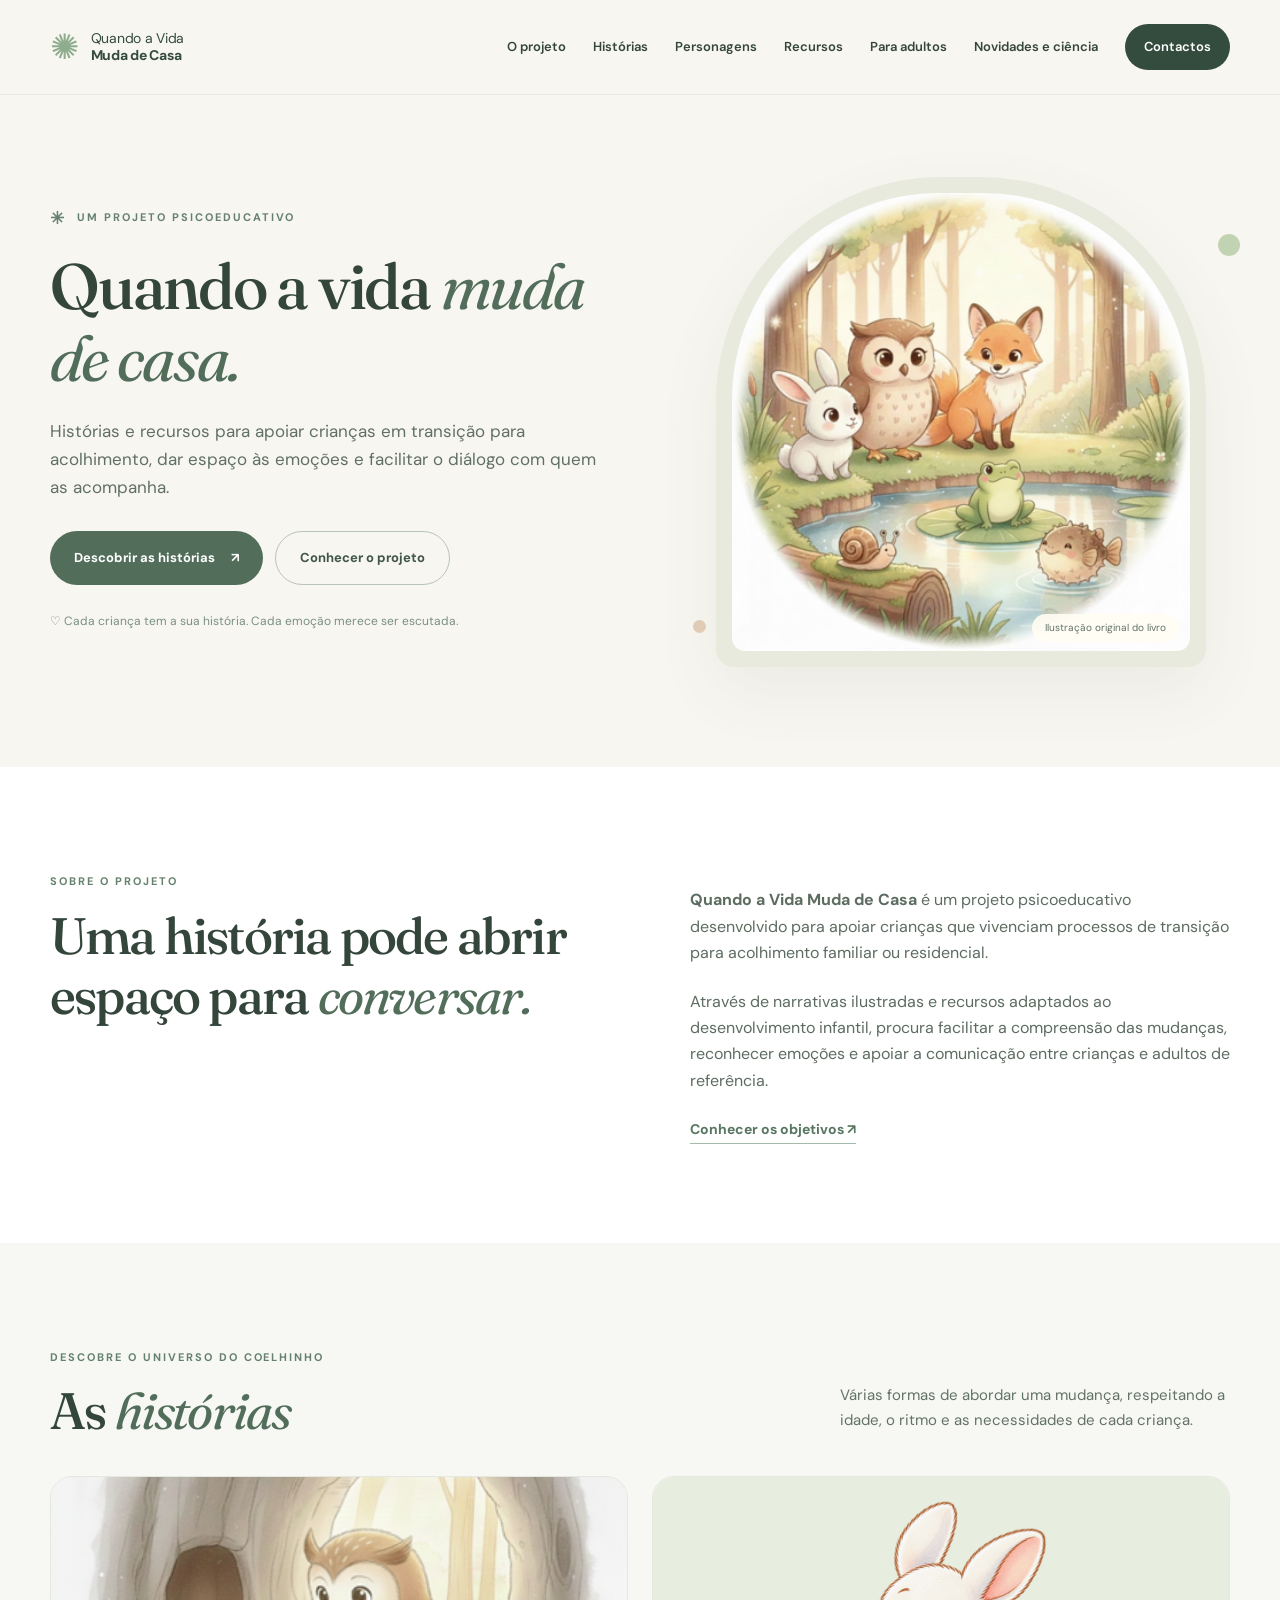
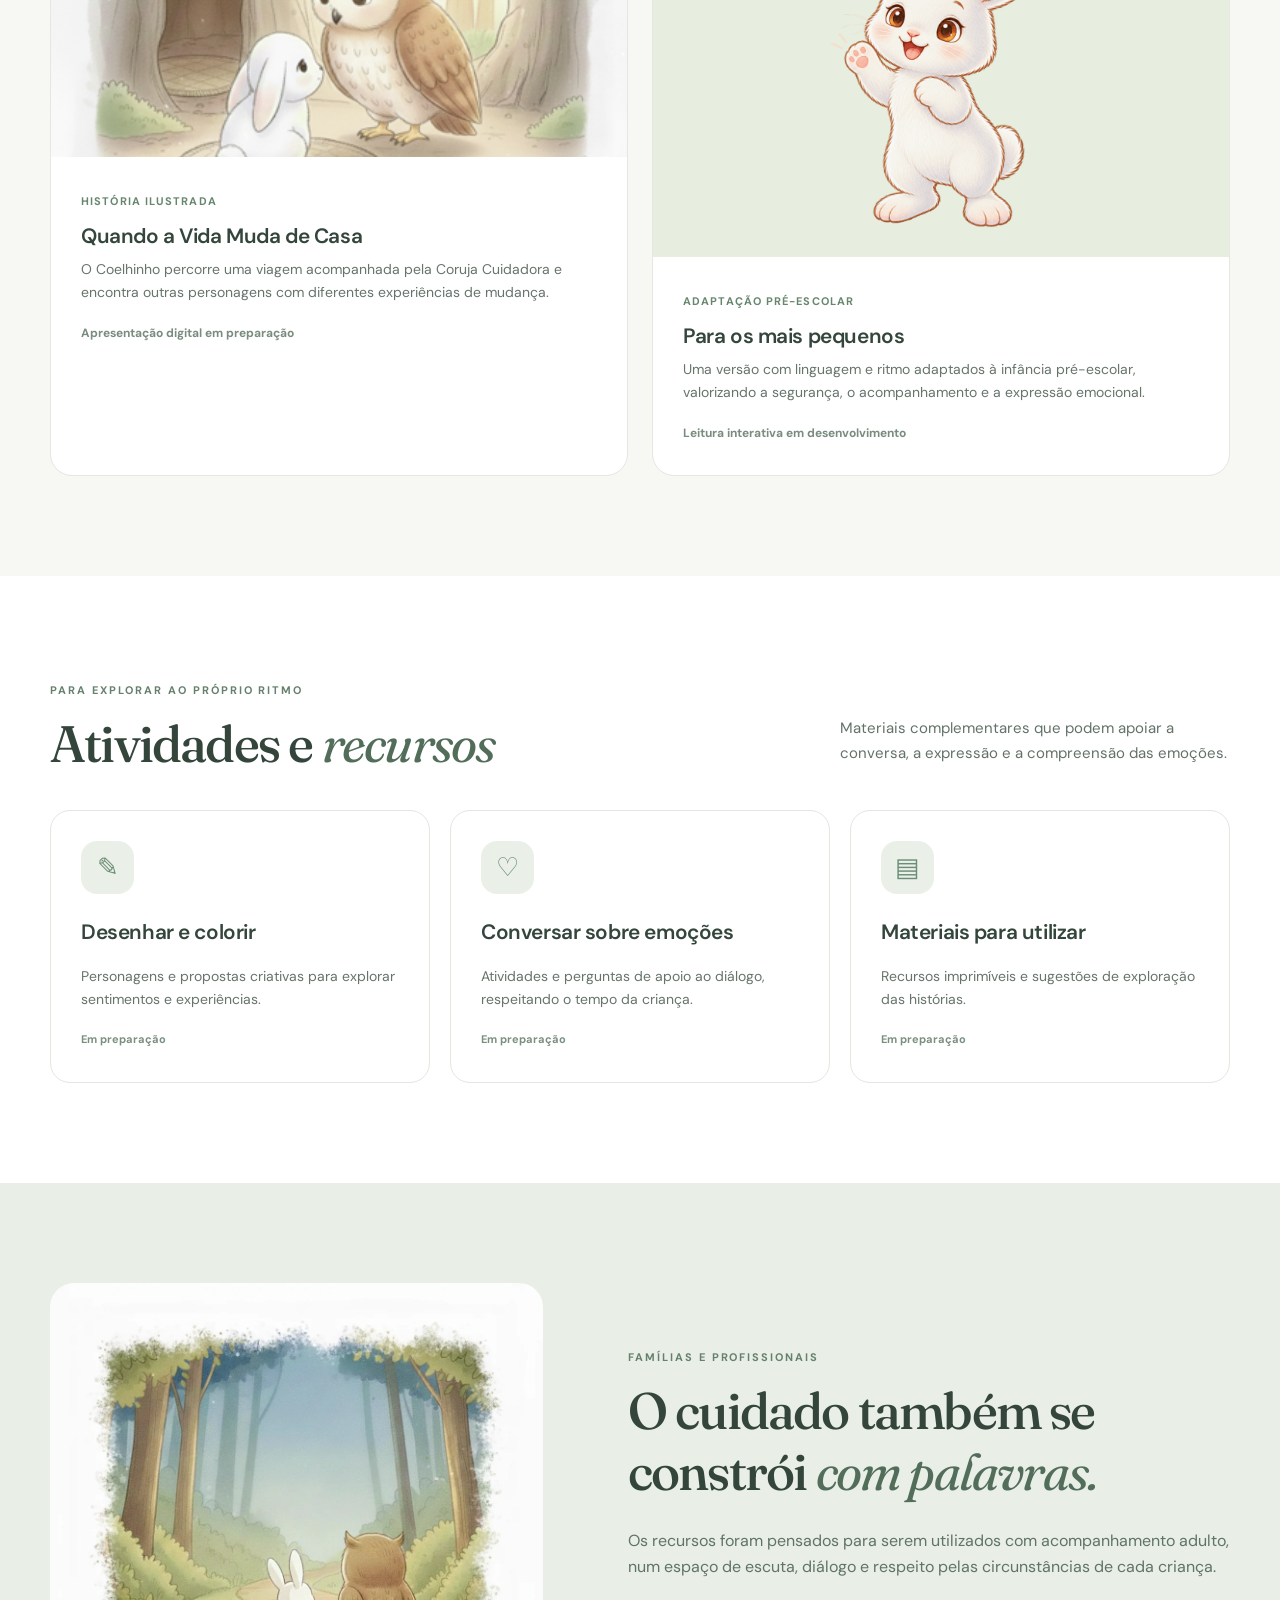
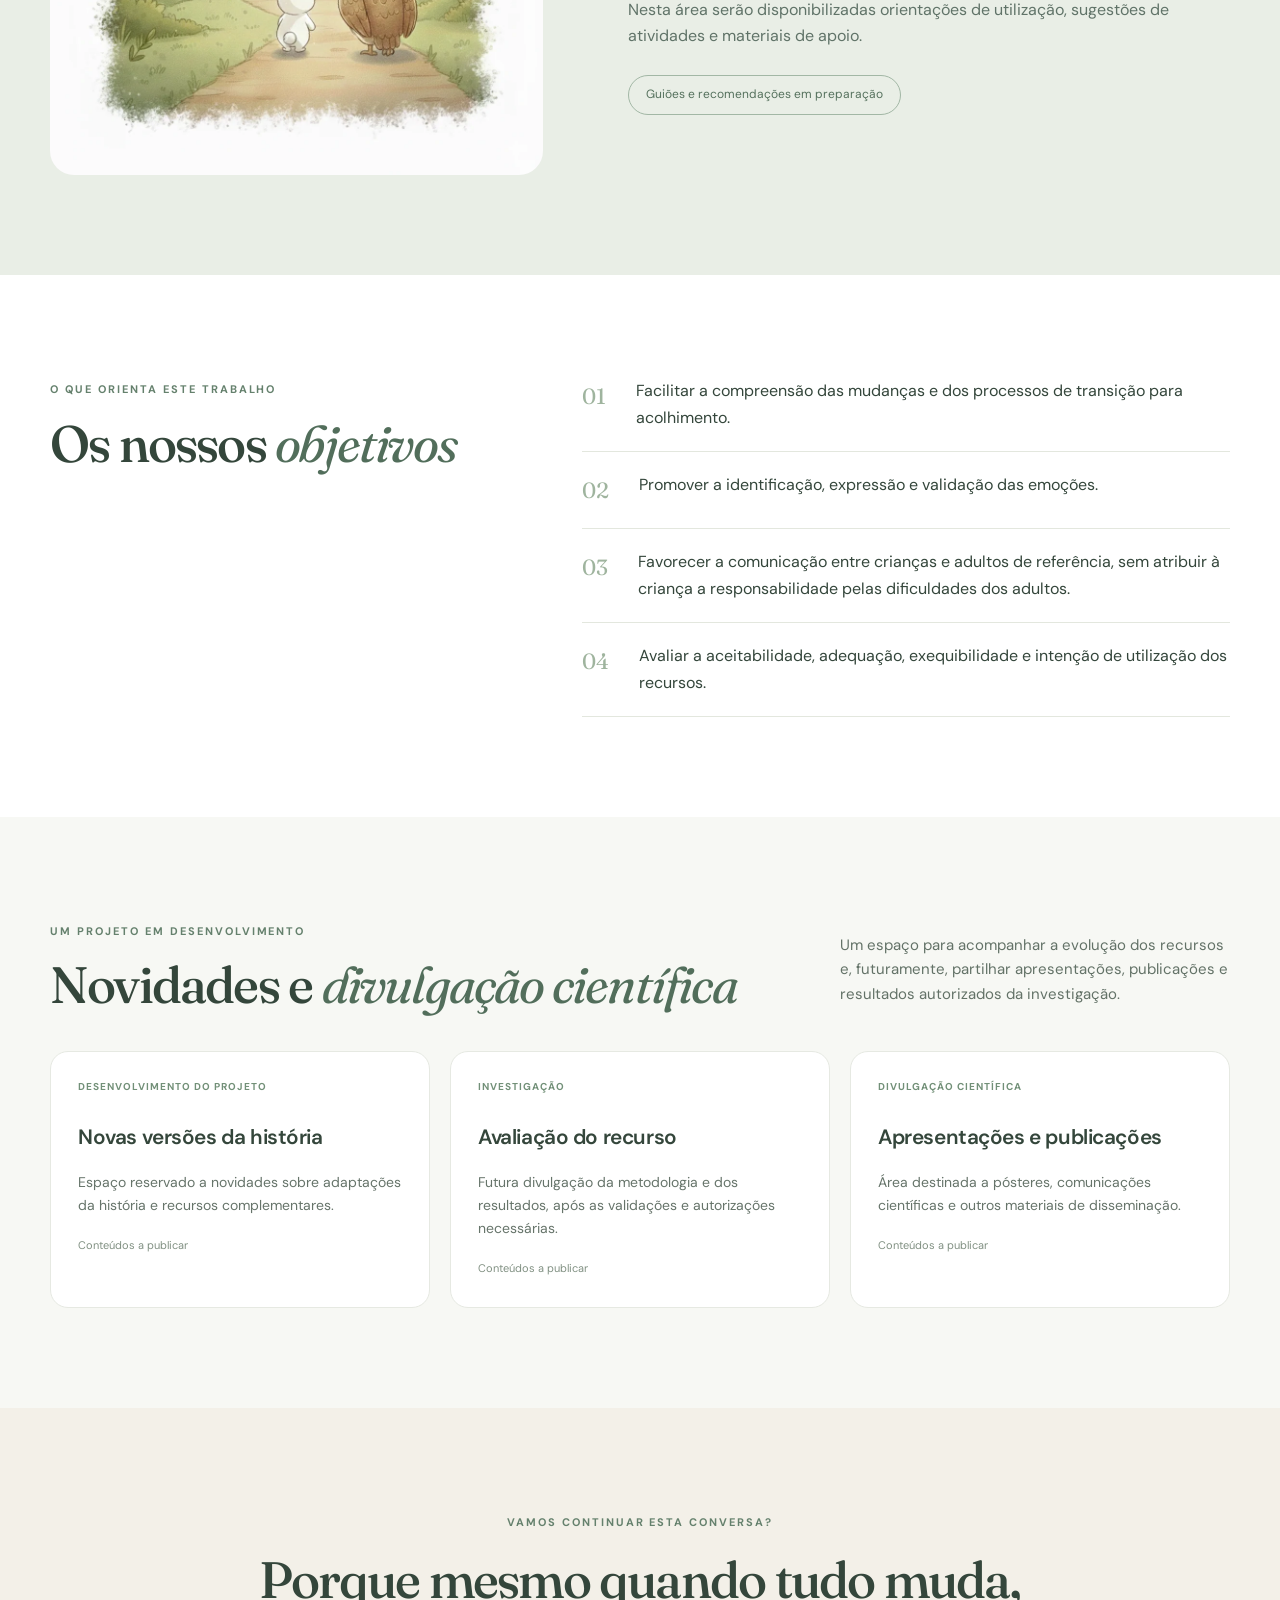
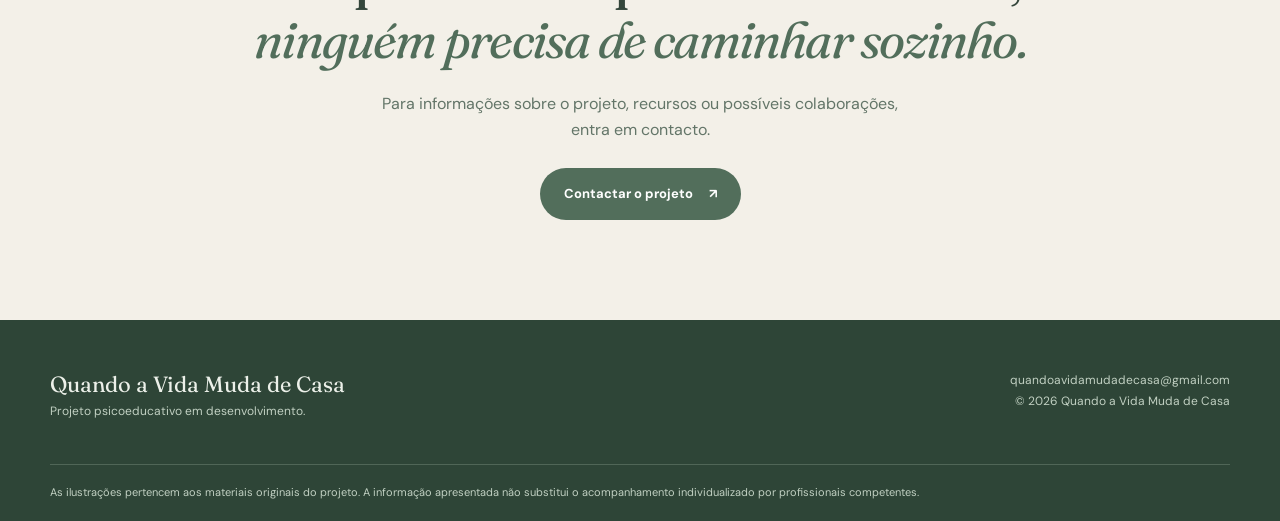
==== index.html @ ee321ca4 "Update hero title in index.html" ====
<!doctype html>
<html lang="pt-PT">
<head>
  <meta charset="utf-8">
  <meta name="viewport" content="width=device-width, initial-scale=1">
  <meta name="description" content="Quando a Vida Muda de Casa — histórias e recursos psicoeducativos para apoiar crianças em transição para acolhimento.">
  <meta name="theme-color" content="#f8f6f0">
  <title>Quando a Vida Muda de Casa | Projeto Psicoeducativo</title>
  <link rel="preconnect" href="https://fonts.googleapis.com">
  <link rel="preconnect" href="https://fonts.gstatic.com" crossorigin>
  <link href="https://fonts.googleapis.com/css2?family=DM+Sans:wght@400;500;600;700&family=Fraunces:opsz,wght@9..144,400;9..144,500;9..144,600&display=swap" rel="stylesheet">
  <link rel="stylesheet" href="style.css">
  <script defer src="script.js"></script>
</head>
<body>
<a class="skip" href="#conteudo">Saltar para o conteúdo</a>
<header class="site-header" id="topo">
  <div class="container header-inner">
    <a class="brand" href="#topo" aria-label="Quando a Vida Muda de Casa — início"><span class="brand-mark" aria-hidden="true">✺</span><span>Quando a Vida<br><strong>Muda de Casa</strong></span></a>
    <button class="menu-toggle" type="button" aria-expanded="false" aria-controls="main-nav"><span aria-hidden="true">☰</span> Menu</button>
    <nav class="main-nav" id="main-nav" aria-label="Navegação principal">
  <a href="#projeto">O projeto</a>
  <a href="#historias">Histórias</a>
  <a href="personagens.html">Personagens</a>
  <a href="#recursos">Recursos</a>
  <a href="#adultos">Para adultos</a>
  <a href="#novidades">Novidades e ciência</a>
  <a class="nav-contact" href="#contactos">Contactos</a>
</nav>
  </div>
</header>
<main id="conteudo">
  <section class="hero" aria-labelledby="hero-title">
    <div class="container hero-grid">
      <div class="hero-copy">
        <span class="eyebrow"><span class="tiny-star">✳</span> Um projeto psicoeducativo</span>
        <h1 id="hero-title">Quando a vida <em>muda de casa.</em></h1>
        <p>Histórias e recursos para apoiar crianças em transição para acolhimento, dar espaço às emoções e facilitar o diálogo com quem as acompanha.</p>
        <div class="actions"><a class="btn btn-primary" href="#historias">Descobrir as histórias <span aria-hidden="true">↗</span></a><a class="btn btn-secondary" href="#projeto">Conhecer o projeto</a></div>
        <p class="hero-note"><span aria-hidden="true">♡</span> Cada criança tem a sua história. Cada emoção merece ser escutada.</p>
      </div>
      <div class="hero-visual"><div class="hero-image-wrap"><img src="Imagem-primcipal.png..png" alt="Ilustração original da Coruja Cuidadora a acolher o pequeno Coelhinho na floresta" fetchpriority="high"><span class="image-note">Ilustração original do livro</span></div><span class="shape-dot dot-a" aria-hidden="true"></span><span class="shape-dot dot-b" aria-hidden="true"></span></div>
    </div>
  </section>
  <section class="intro section" id="projeto" aria-labelledby="projeto-title">
    <div class="container intro-grid"><div><span class="eyebrow">Sobre o projeto</span><h2 id="projeto-title">Uma história pode abrir espaço para <em>conversar.</em></h2></div><div class="intro-text"><p><strong>Quando a Vida Muda de Casa</strong> é um projeto psicoeducativo desenvolvido para apoiar crianças que vivenciam processos de transição para acolhimento familiar ou residencial.</p><p>Através de narrativas ilustradas e recursos adaptados ao desenvolvimento infantil, procura facilitar a compreensão das mudanças, reconhecer emoções e apoiar a comunicação entre crianças e adultos de referência.</p><a href="#objetivos" class="text-link">Conhecer os objetivos <span aria-hidden="true">↗</span></a></div></div>
  </section>
  <section class="stories section section-muted" id="historias" aria-labelledby="historias-title"><div class="container"><div class="section-head"><div><span class="eyebrow">Descobre o universo do Coelhinho</span><h2 id="historias-title">As <em>histórias</em></h2></div><p>Várias formas de abordar uma mudança, respeitando a idade, o ritmo e as necessidades de cada criança.</p></div><div class="cards cards-two"><article class="story-card"><div class="story-visual"><img src="historia-original.png.png" alt="Capa ilustrada com as personagens do livro, incluindo Coelhinho, Coruja e outros animais" loading="lazy"></div><div class="story-info"><span class="tag">História ilustrada</span><h3>Quando a Vida Muda de Casa</h3><p>O Coelhinho percorre uma viagem acompanhada pela Coruja Cuidadora e encontra outras personagens com diferentes experiências de mudança.</p><span class="status">Apresentação digital em preparação</span></div></article><article class="story-card"><div class="story-visual"><img src="coelhinho-pre-escolar.png..PNG"
     alt="Coelhinho sorridente da versão pré-escolar"
     loading="lazy"></div><div class="story-info"><span class="tag">Adaptação pré-escolar</span><h3>Para os mais pequenos</h3><p>Uma versão com linguagem e ritmo adaptados à infância pré-escolar, valorizando a segurança, o acompanhamento e a expressão emocional.</p><span class="status">Leitura interativa em desenvolvimento</span></div></article></div></div></section>
  <section class="resources section" id="recursos" aria-labelledby="recursos-title"><div class="container"><div class="section-head"><div><span class="eyebrow">Para explorar ao próprio ritmo</span><h2 id="recursos-title">Atividades e <em>recursos</em></h2></div><p>Materiais complementares que podem apoiar a conversa, a expressão e a compreensão das emoções.</p></div><div class="resource-grid"><article class="resource-card"><span class="resource-icon" aria-hidden="true">✎</span><h3>Desenhar e colorir</h3><p>Personagens e propostas criativas para explorar sentimentos e experiências.</p><small>Em preparação</small></article><article class="resource-card"><span class="resource-icon" aria-hidden="true">♡</span><h3>Conversar sobre emoções</h3><p>Atividades e perguntas de apoio ao diálogo, respeitando o tempo da criança.</p><small>Em preparação</small></article><article class="resource-card"><span class="resource-icon" aria-hidden="true">▤</span><h3>Materiais para utilizar</h3><p>Recursos imprimíveis e sugestões de exploração das histórias.</p><small>Em preparação</small></article></div></div></section>
  <section class="adult-band section" id="adultos"><div class="container adult-grid"><div class="adult-img"><img src="caminho.webp" alt="O pequeno Coelhinho e a Coruja seguem juntos por um caminho na floresta" loading="lazy"></div><div class="adult-copy"><span class="eyebrow">Famílias e profissionais</span><h2>O cuidado também se constrói <em>com palavras.</em></h2><p>Os recursos foram pensados para serem utilizados com acompanhamento adulto, num espaço de escuta, diálogo e respeito pelas circunstâncias de cada criança.</p><p>Nesta área serão disponibilizadas orientações de utilização, sugestões de atividades e materiais de apoio.</p><span class="soft-pill">Guiões e recomendações em preparação</span></div></div></section>
  <section class="objectives section" id="objetivos"><div class="container objectives-grid"><div><span class="eyebrow">O que orienta este trabalho</span><h2>Os nossos <em>objetivos</em></h2></div><div class="objectives-list"><div><span>01</span><p>Facilitar a compreensão das mudanças e dos processos de transição para acolhimento.</p></div><div><span>02</span><p>Promover a identificação, expressão e validação das emoções.</p></div><div><span>03</span><p>Favorecer a comunicação entre crianças e adultos de referência, sem atribuir à criança a responsabilidade pelas dificuldades dos adultos.</p></div><div><span>04</span><p>Avaliar a aceitabilidade, adequação, exequibilidade e intenção de utilização dos recursos.</p></div></div></div></section>
  <section class="news section section-muted" id="novidades"><div class="container"><div class="section-head"><div><span class="eyebrow">Um projeto em desenvolvimento</span><h2>Novidades e <em>divulgação científica</em></h2></div><p>Um espaço para acompanhar a evolução dos recursos e, futuramente, partilhar apresentações, publicações e resultados autorizados da investigação.</p></div><div class="news-grid"><article class="news-card"><div class="news-type">Desenvolvimento do projeto</div><h3>Novas versões da história</h3><p>Espaço reservado a novidades sobre adaptações da história e recursos complementares.</p><span>Conteúdos a publicar</span></article><article class="news-card"><div class="news-type">Investigação</div><h3>Avaliação do recurso</h3><p>Futura divulgação da metodologia e dos resultados, após as validações e autorizações necessárias.</p><span>Conteúdos a publicar</span></article><article class="news-card"><div class="news-type">Divulgação científica</div><h3>Apresentações e publicações</h3><p>Área destinada a pósteres, comunicações científicas e outros materiais de disseminação.</p><span>Conteúdos a publicar</span></article></div></div></section>
  <section class="closing section" id="contactos"><div class="container closing-inner"><span class="eyebrow">Vamos continuar esta conversa?</span><h2>Porque mesmo quando tudo muda, <em>ninguém precisa de caminhar sozinho.</em></h2><p>Para informações sobre o projeto, recursos ou possíveis colaborações, entra em contacto.</p><a href="mailto:quandoavidamudadecasa@gmail.com?subject=Contacto%20-%20Quando%20a%20Vida%20Muda%20de%20Casa" class="btn btn-primary">Contactar o projeto <span aria-hidden="true">↗</span></a></div></section>
</main>
<footer class="site-footer"><div class="container footer-inner"><div><span class="footer-name">Quando a Vida Muda de Casa</span><p>Projeto psicoeducativo em desenvolvimento.</p></div><div><a href="mailto:quandoavidamudadecasa@gmail.com">quandoavidamudadecasa@gmail.com</a><p>© <span id="year">2026</span> Quando a Vida Muda de Casa</p></div></div><p class="container credits">As ilustrações pertencem aos materiais originais do projeto. A informação apresentada não substitui o acompanhamento individualizado por profissionais competentes.</p></footer>
</body>
</html>
---- style.css ----
:root{--cream:#f8f6f0;--warm:#f0eee5;--sage:#a8b9a4;--sage-deep:#526e5b;--green:#344c3d;--text:#34463b;--muted:#65746a;--line:#e3e7de;--white:#fff;--sand:#e1d1be;--radius:20px}*{box-sizing:border-box}html{scroll-behavior:smooth}body{margin:0;background:#fff;color:var(--text);font-family:'DM Sans',Arial,sans-serif;font-size:16px;line-height:1.65}img{display:block;width:100%;height:auto}a{color:inherit;text-decoration:none}button{font:inherit}h1,h2,h3,p{margin-top:0}h1,h2,h3{line-height:1.18}h1,h2{font-family:'Fraunces',Georgia,serif;font-weight:500;letter-spacing:-.035em}h1{font-size:clamp(2.9rem,5vw,5.1rem);line-height:1.12;margin:18px 0 24px}h2{font-size:clamp(2.3rem,4vw,3.7rem);margin:12px 0 26px}h1 em,h2 em{font-weight:400;color:var(--sage-deep)}h3{font-size:1.3rem;font-weight:600;letter-spacing:-.02em}.container{width:min(1180px,calc(100% - 52px));margin:auto}.section{padding:100px 0}.section-muted{background:#f7f8f4}.skip{position:absolute;left:12px;top:-60px;background:#fff;padding:10px;z-index:100}.skip:focus{top:8px}.site-header{background:var(--cream);position:relative;z-index:3;border-bottom:1px solid #e9eadf}.header-inner{height:94px;display:flex;align-items:center;justify-content:space-between;gap:30px}.brand{display:flex;align-items:center;gap:12px;font-size:14px;line-height:1.25;letter-spacing:-.02em;color:var(--green)}.brand strong{font-weight:700}.brand-mark{font-size:35px;color:#8eac8e;line-height:1}.main-nav{display:flex;align-items:center;gap:27px;font-size:13px;font-weight:600}.main-nav a:hover,.text-link:hover{color:#668c70}.nav-contact{background:var(--green);color:#fff!important;padding:12px 19px;border-radius:99px}.menu-toggle{display:none;border:1px solid #c7d1c5;background:transparent;border-radius:9px;padding:8px 12px;color:var(--green)}.hero{background:var(--cream);padding:72px 0 88px;overflow:hidden}.hero-grid{display:grid;grid-template-columns:1.07fr .93fr;align-items:center;gap:65px}.eyebrow{text-transform:uppercase;letter-spacing:.18em;color:#65816d;font-size:11px;font-weight:700}.tiny-star{font-size:17px;vertical-align:middle;margin-right:6px}.hero-copy>p{font-size:17px;max-width:550px;color:#607067}.actions{display:flex;gap:12px;flex-wrap:wrap;margin:30px 0 27px}.btn{display:inline-flex;align-items:center;justify-content:center;gap:16px;border-radius:100px;font-size:13px;font-weight:700;padding:15px 24px;transition:transform .2s,background .2s}.btn:hover{transform:translateY(-2px)}.btn-primary{background:var(--sage-deep);color:white}.btn-primary:hover{background:#3d5d48}.btn-secondary{border:1px solid #b7c5b7;color:#415647}.hero-copy .hero-note{font-size:12px;color:#799080}.hero-visual{position:relative;padding:10px 24px 12px 4px}.hero-image-wrap{position:relative;background:#e8eadd;border-radius:46% 46% 18px 18px;padding:16px;box-shadow:0 24px 65px #40584612}.hero-image-wrap img{border-radius:45% 45% 13px 13px;aspect-ratio:1;object-fit:cover}.image-note{position:absolute;bottom:25px;right:27px;background:#fffdf3e8;border-radius:100px;color:#617264;font-size:10px;padding:6px 13px}.shape-dot{position:absolute;width:22px;height:22px;background:#c2d3b4;border-radius:50%}.dot-a{top:13%;right:-10px}.dot-b{bottom:9%;left:-19px;width:13px;height:13px;background:#e2cbb6}.intro-grid{display:grid;grid-template-columns:1fr 1fr;gap:100px;align-items:start}.intro-text{padding-top:20px;color:#5d6c61}.intro-text p{margin-bottom:22px}.text-link{color:#587661;font-weight:700;font-size:14px;border-bottom:1px solid #a4baaa;padding-bottom:5px}.section-head{display:flex;justify-content:space-between;align-items:end;gap:65px;margin-bottom:35px}.section-head h2{margin-bottom:0}.section-head>p{max-width:390px;color:#637267;font-size:15px;margin:0 0 9px}.cards{display:grid;gap:24px}.cards-two{grid-template-columns:1fr 1fr}.story-card{background:#fff;border:1px solid #e4e8e0;border-radius:22px;overflow:hidden}.story-visual{height:280px;background:#e7eddf;display:flex;justify-content:center;align-items:center;overflow:hidden}.story-visual img{height:100%;object-fit:cover;object-position:center 45%}.story-info{padding:30px}.tag{font-size:11px;letter-spacing:.1em;text-transform:uppercase;color:#66876e;font-weight:700}.story-info h3{margin:10px 0}.story-info p,.resource-card p,.news-card p{color:#66746a;font-size:14px}.status{font-size:12px;font-weight:700;color:#798c7e}.resource-grid,.news-grid{display:grid;grid-template-columns:repeat(3,1fr);gap:20px}.resource-card{padding:30px;border:1px solid var(--line);border-radius:20px;background:#fff;min-height:250px}.resource-icon{display:flex;align-items:center;justify-content:center;width:53px;height:53px;border-radius:16px;background:#eaf0e7;font-size:26px;color:#6d8e76;margin-bottom:26px}.resource-card small{font-size:11px;color:#7b8f80;font-weight:700}.adult-band{background:#e9eee6}.adult-grid{display:grid;grid-template-columns:.9fr 1.1fr;gap:85px;align-items:center}.adult-img img{border-radius:24px;aspect-ratio:1;object-fit:cover}.adult-copy p{color:#607368}.soft-pill{display:inline-block;border:1px solid #a2b7a5;border-radius:99px;font-size:12px;padding:9px 17px;color:#55715d;margin-top:10px}.objectives-grid{display:grid;grid-template-columns:.8fr 1.2fr;gap:100px}.objectives-list>div{display:flex;gap:30px;border-bottom:1px solid var(--line);padding:20px 0}.objectives-list>div:first-child{padding-top:3px}.objectives-list span{color:#9fb49e;font-family:'Fraunces',serif;font-size:22px}.objectives-list p{max-width:600px;margin:0}.news-card{background:#fff;padding:27px;border-radius:18px;min-height:250px;border:1px solid #e6e9e2}.news-type{color:#729078;font-weight:700;letter-spacing:.1em;text-transform:uppercase;font-size:10px;margin-bottom:30px}.news-card span{font-size:11px;color:#809082}.closing{text-align:center;background:#f3f0e8}.closing-inner{max-width:820px}.closing h2{margin:15px 0 20px}.closing p{color:#637568;max-width:550px;margin:0 auto 25px}.site-footer{padding:46px 0 20px;background:#2e4537;color:#ecf0e9}.footer-inner{display:flex;justify-content:space-between;gap:30px}.footer-inner>div:last-child{text-align:right}.footer-name{font-family:'Fraunces',serif;font-size:22px}.site-footer p,.site-footer a{font-size:12px;color:#c1d0c2}.credits{border-top:1px solid #506657;padding-top:18px;margin-top:30px;font-size:11px!important}a:focus-visible,button:focus-visible{outline:3px solid #9fc8a7;outline-offset:3px}@media(max-width:1000px){.main-nav{gap:14px;font-size:12px}.hero-grid{gap:30px}.intro-grid,.adult-grid,.objectives-grid{gap:45px}}@media(max-width:800px){.header-inner{height:75px}.menu-toggle{display:block}.main-nav{display:none;position:absolute;top:75px;left:0;right:0;background:var(--cream);padding:20px 26px 30px;flex-direction:column;align-items:start;gap:20px;box-shadow:0 15px 20px #344c3d10}.main-nav.open{display:flex}.hero{padding:45px 0 60px}.hero-grid,.intro-grid,.adult-grid,.objectives-grid{grid-template-columns:1fr;gap:30px}.hero-visual{max-width:520px;margin:0 auto}.section{padding:65px 0}.section-head{display:block}.section-head>p{margin-top:15px}.resource-grid,.news-grid{grid-template-columns:1fr}.cards-two{grid-template-columns:1fr}.adult-img{max-width:450px}.intro-text{padding-top:0}.footer-inner{display:block}.footer-inner>div:last-child{text-align:left;margin-top:20px}}@media(max-width:500px){.container{width:min(100% - 32px,1180px)}h1{font-size:2.65rem}h2{font-size:2.25rem}.hero-copy>p{font-size:15px}.hero-visual{padding:0 10px}.story-visual{height:245px}.story-info{padding:22px}.resource-card{min-height:0}.actions{align-items:stretch;flex-direction:column}.btn{width:100%}}
@media(prefers-reduced-motion:reduce){html{scroll-behavior:auto}*{transition:none!important}}
/* Imagem completa do Coelhinho pré-escolar */
.story-card:nth-child(2) .story-visual {
  height: 380px;
  padding: 20px;
  background: #e7eddf;
}

.story-card:nth-child(2) .story-visual img {
  width: 100%;
  height: 100%;
  object-fit: contain;
  object-position: center;
}
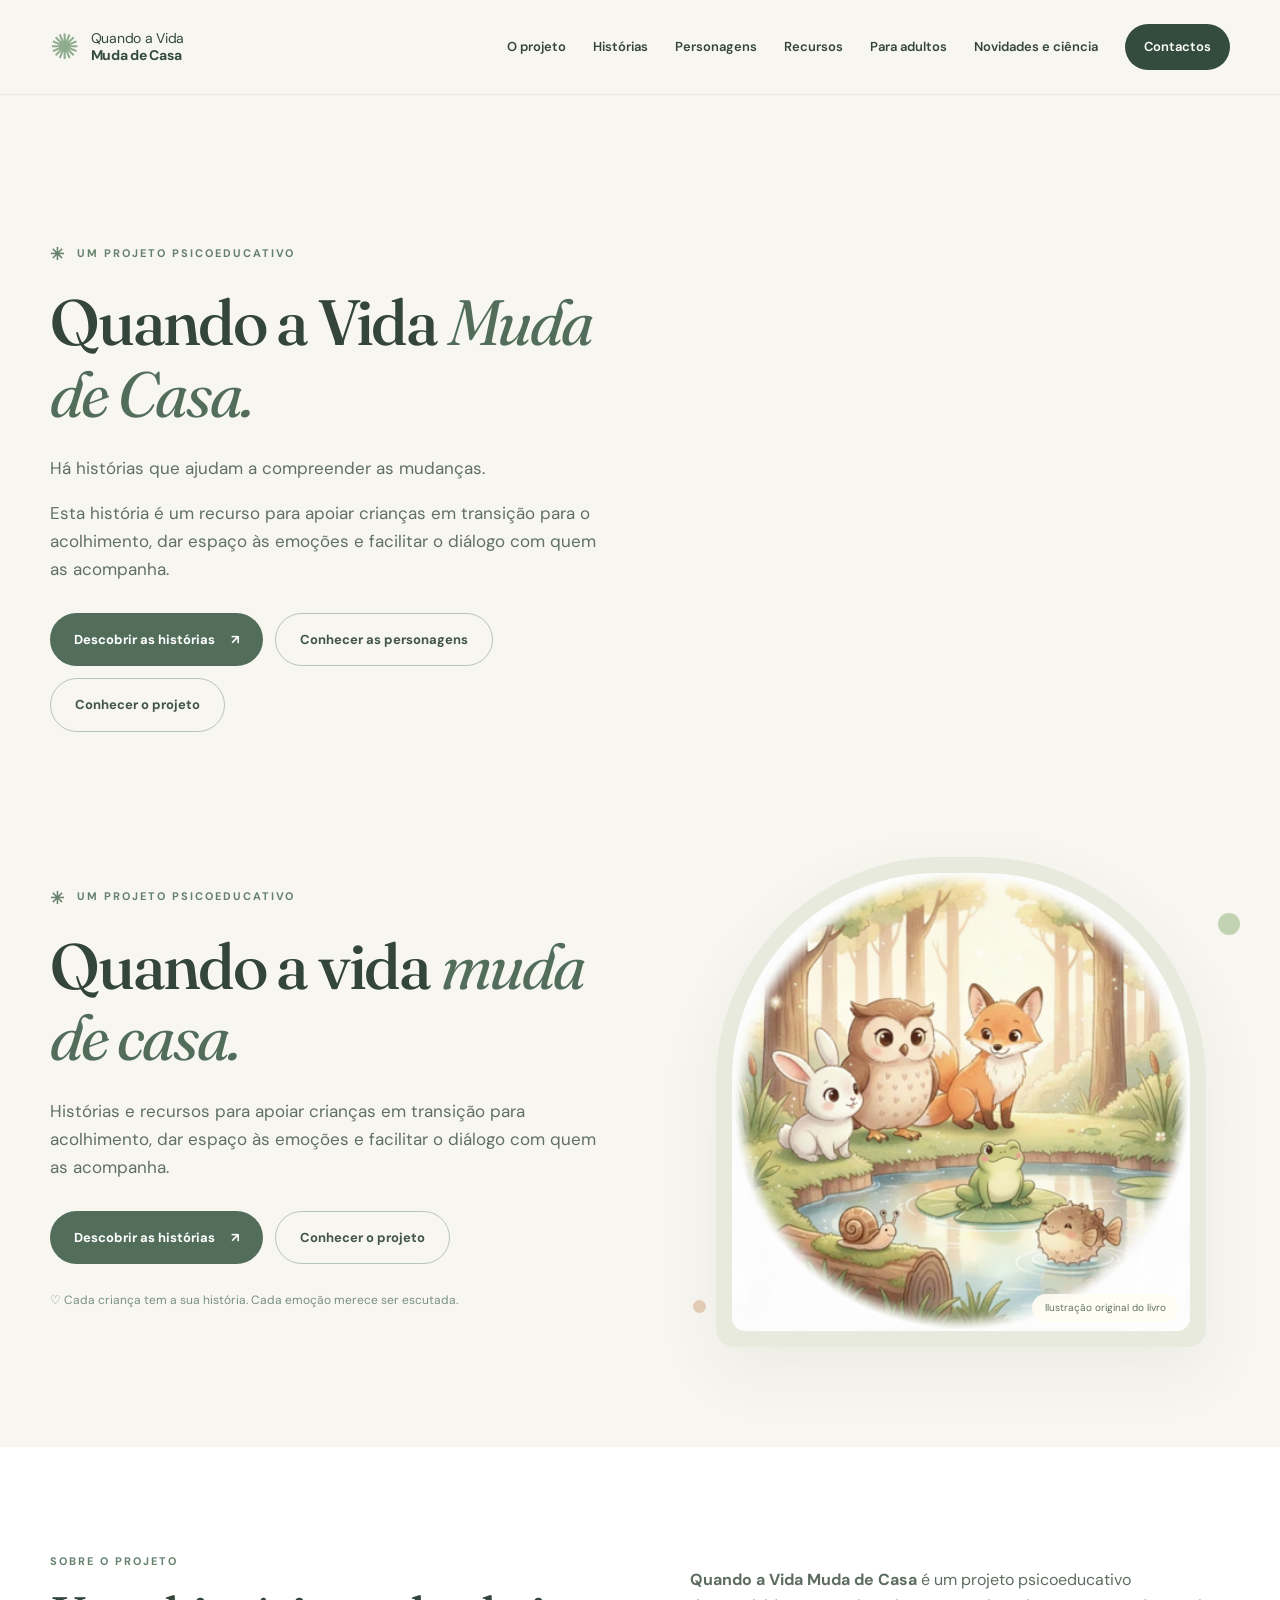
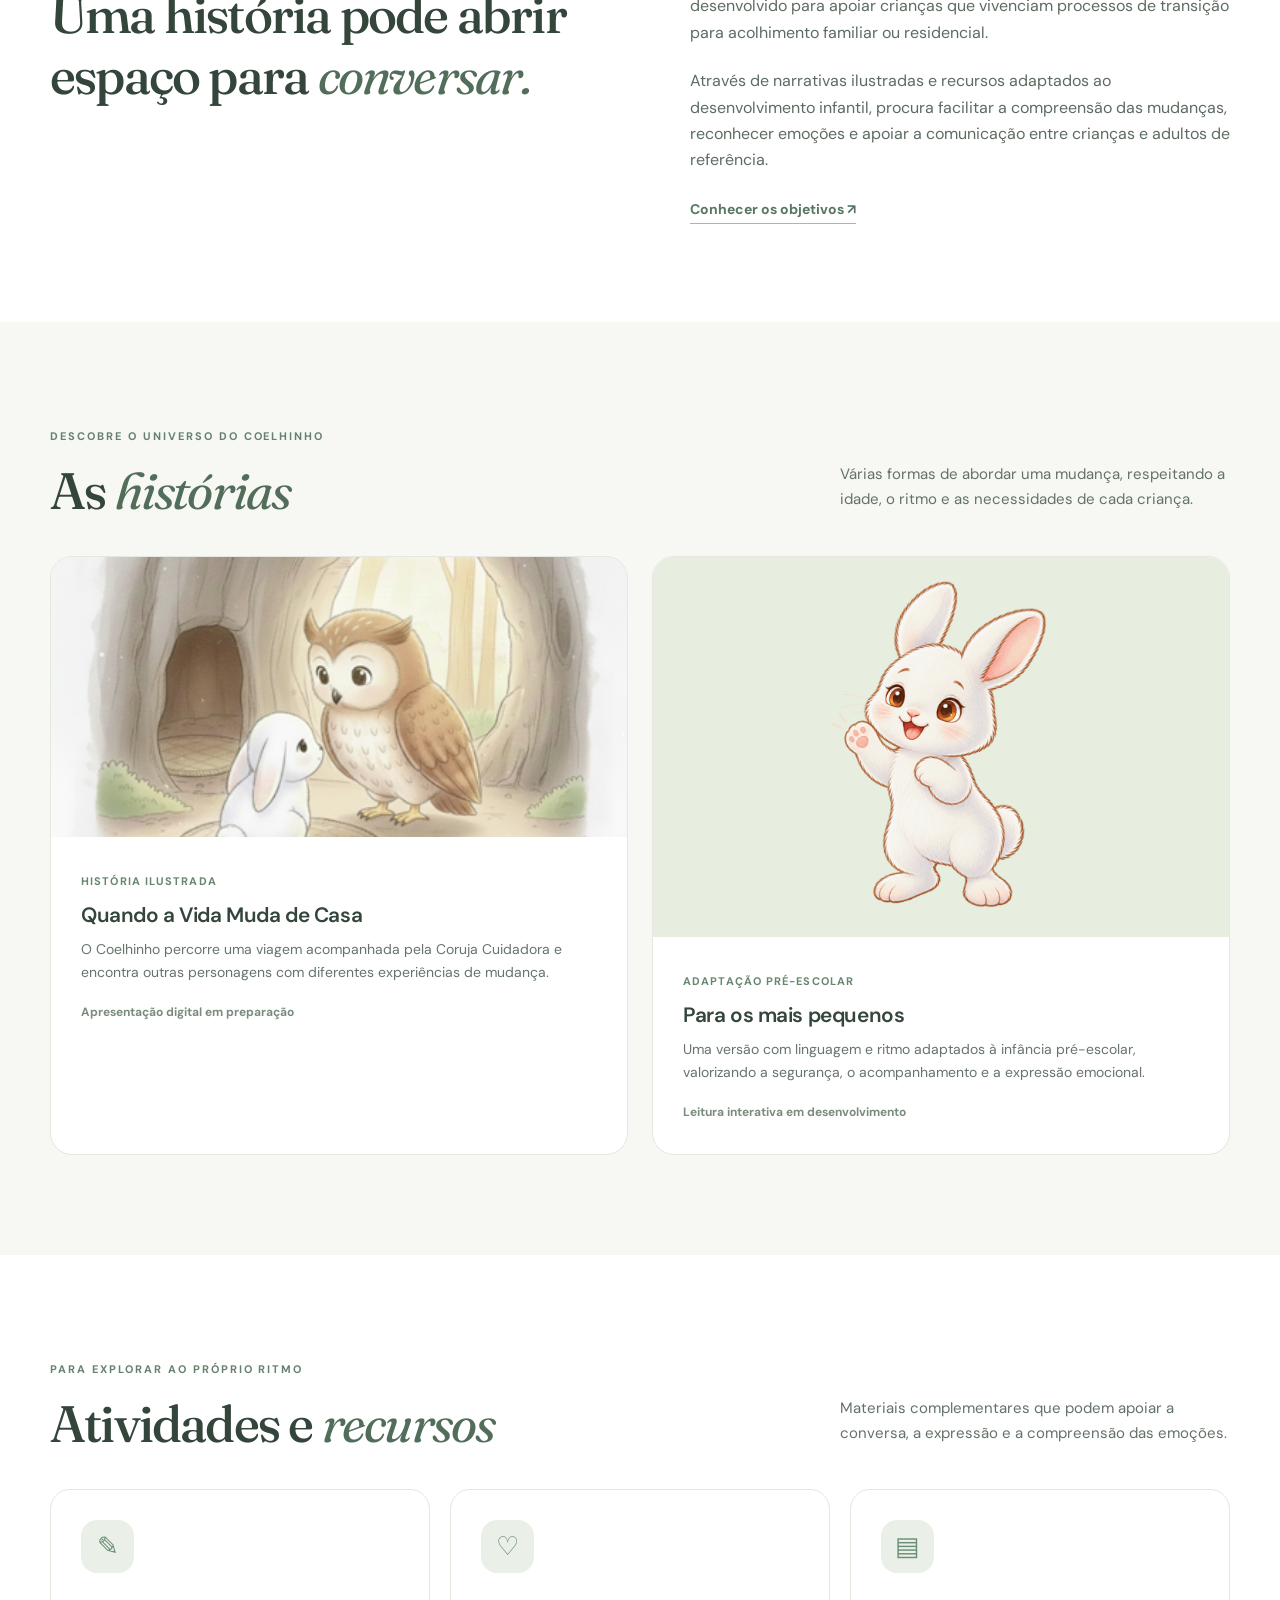
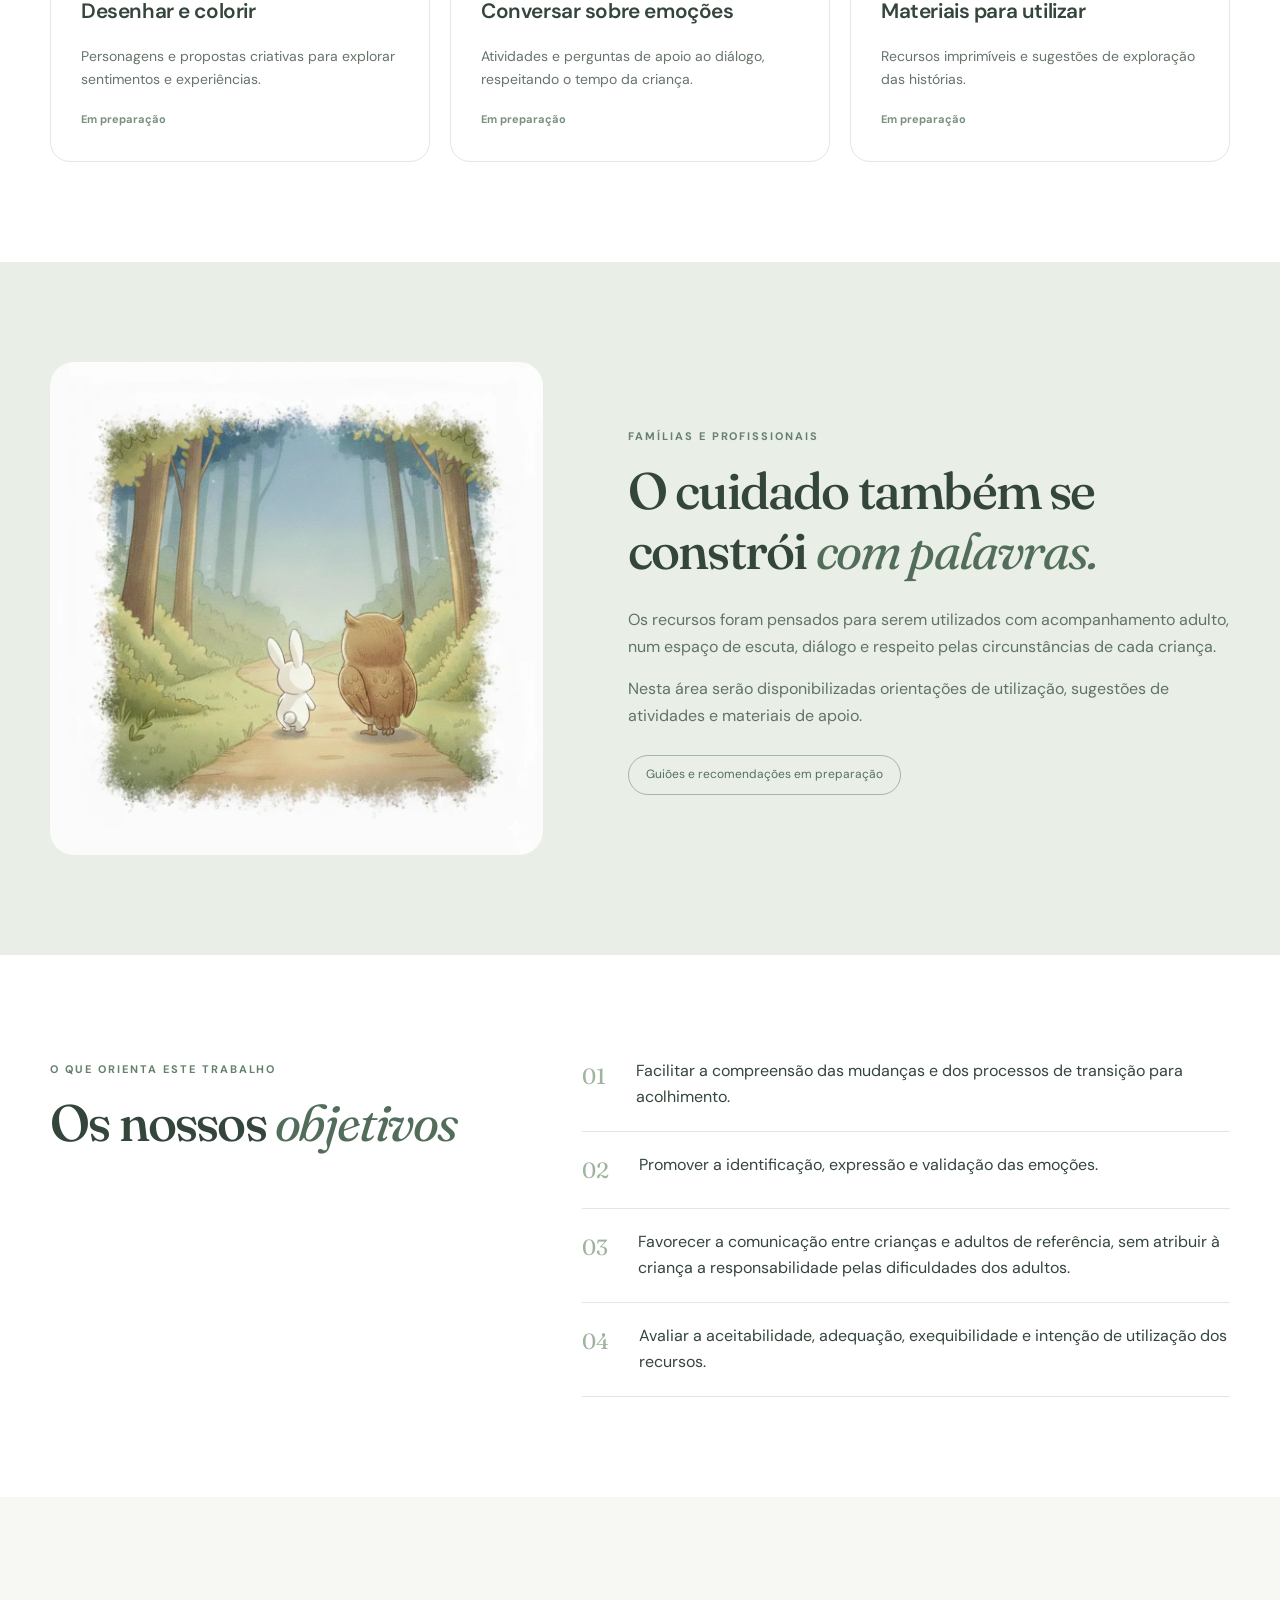
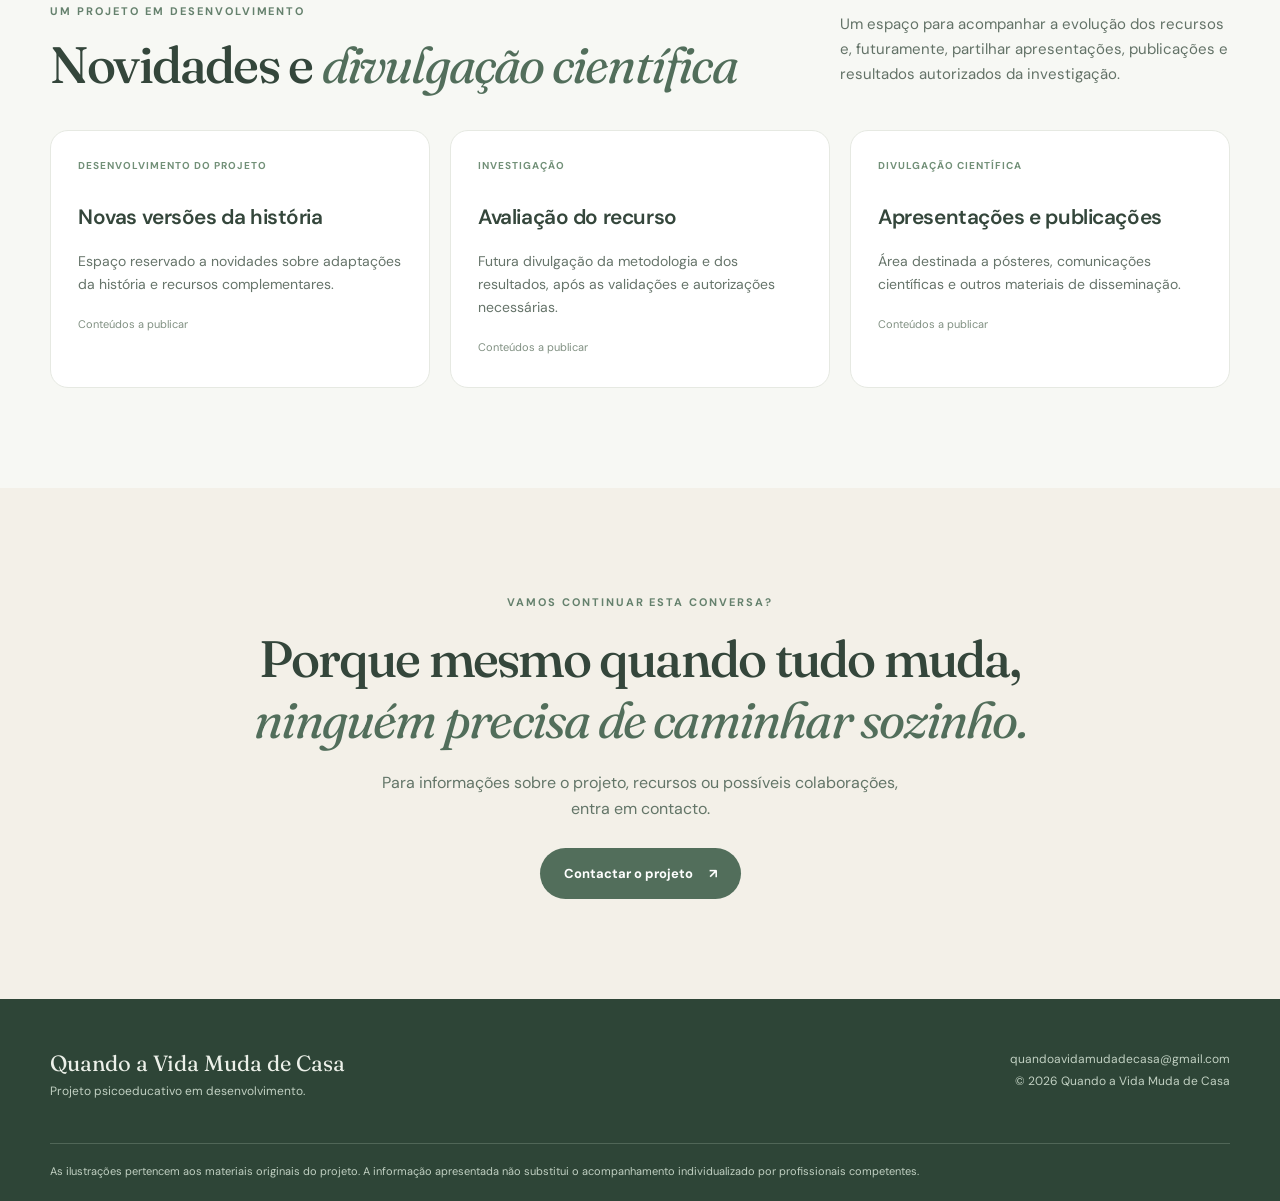
==== commit 08acfc77: "Update index.html" ====
--- a/index.html
+++ b/index.html
@@ -31,6 +31,21 @@
 </header>
 <main id="conteudo">
   <section class="hero" aria-labelledby="hero-title">
+ <section class="hero hero-lago" aria-labelledby="hero-title">
+  <div class="container hero-grid">
+    <div class="hero-copy">
+      <span class="eyebrow"><span class="tiny-star" aria-hidden="true">✳</span> Um projeto psicoeducativo</span>
+      <h1 id="hero-title">Quando a Vida <em>Muda de Casa.</em></h1>
+      <p class="hero-lead">Há histórias que ajudam a compreender as mudanças.</p>
+      <p class="hero-description">Esta história é um recurso para apoiar crianças em transição para o acolhimento, dar espaço às emoções e facilitar o diálogo com quem as acompanha.</p>
+      <div class="actions">
+        <a class="btn btn-primary" href="#historias">Descobrir as histórias <span aria-hidden="true">↗</span></a>
+        <a class="btn btn-secondary" href="personagens.html">Conhecer as personagens</a>
+        <a class="btn btn-secondary" href="#projeto">Conhecer o projeto</a>
+      </div>
+    </div>
+  </div>
+</section>  
     <div class="container hero-grid">
       <div class="hero-copy">
         <span class="eyebrow"><span class="tiny-star">✳</span> Um projeto psicoeducativo</span>
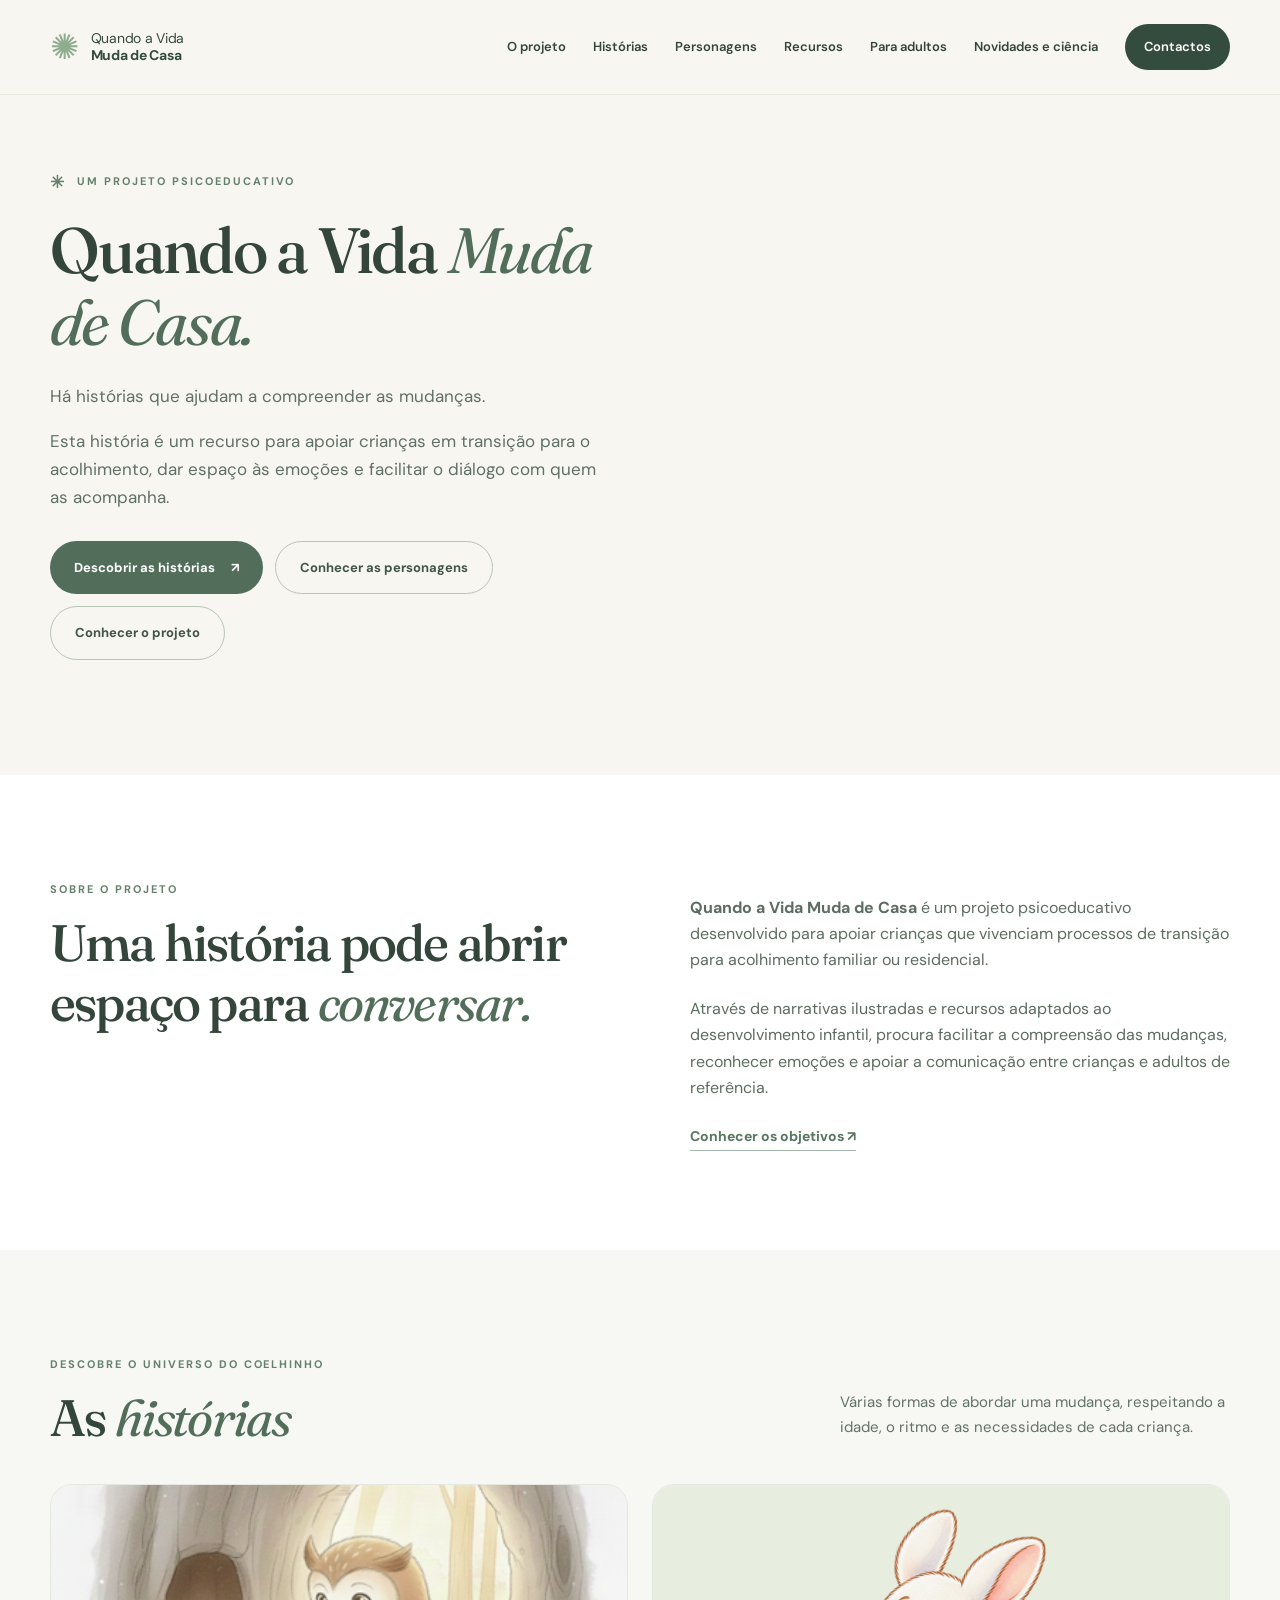
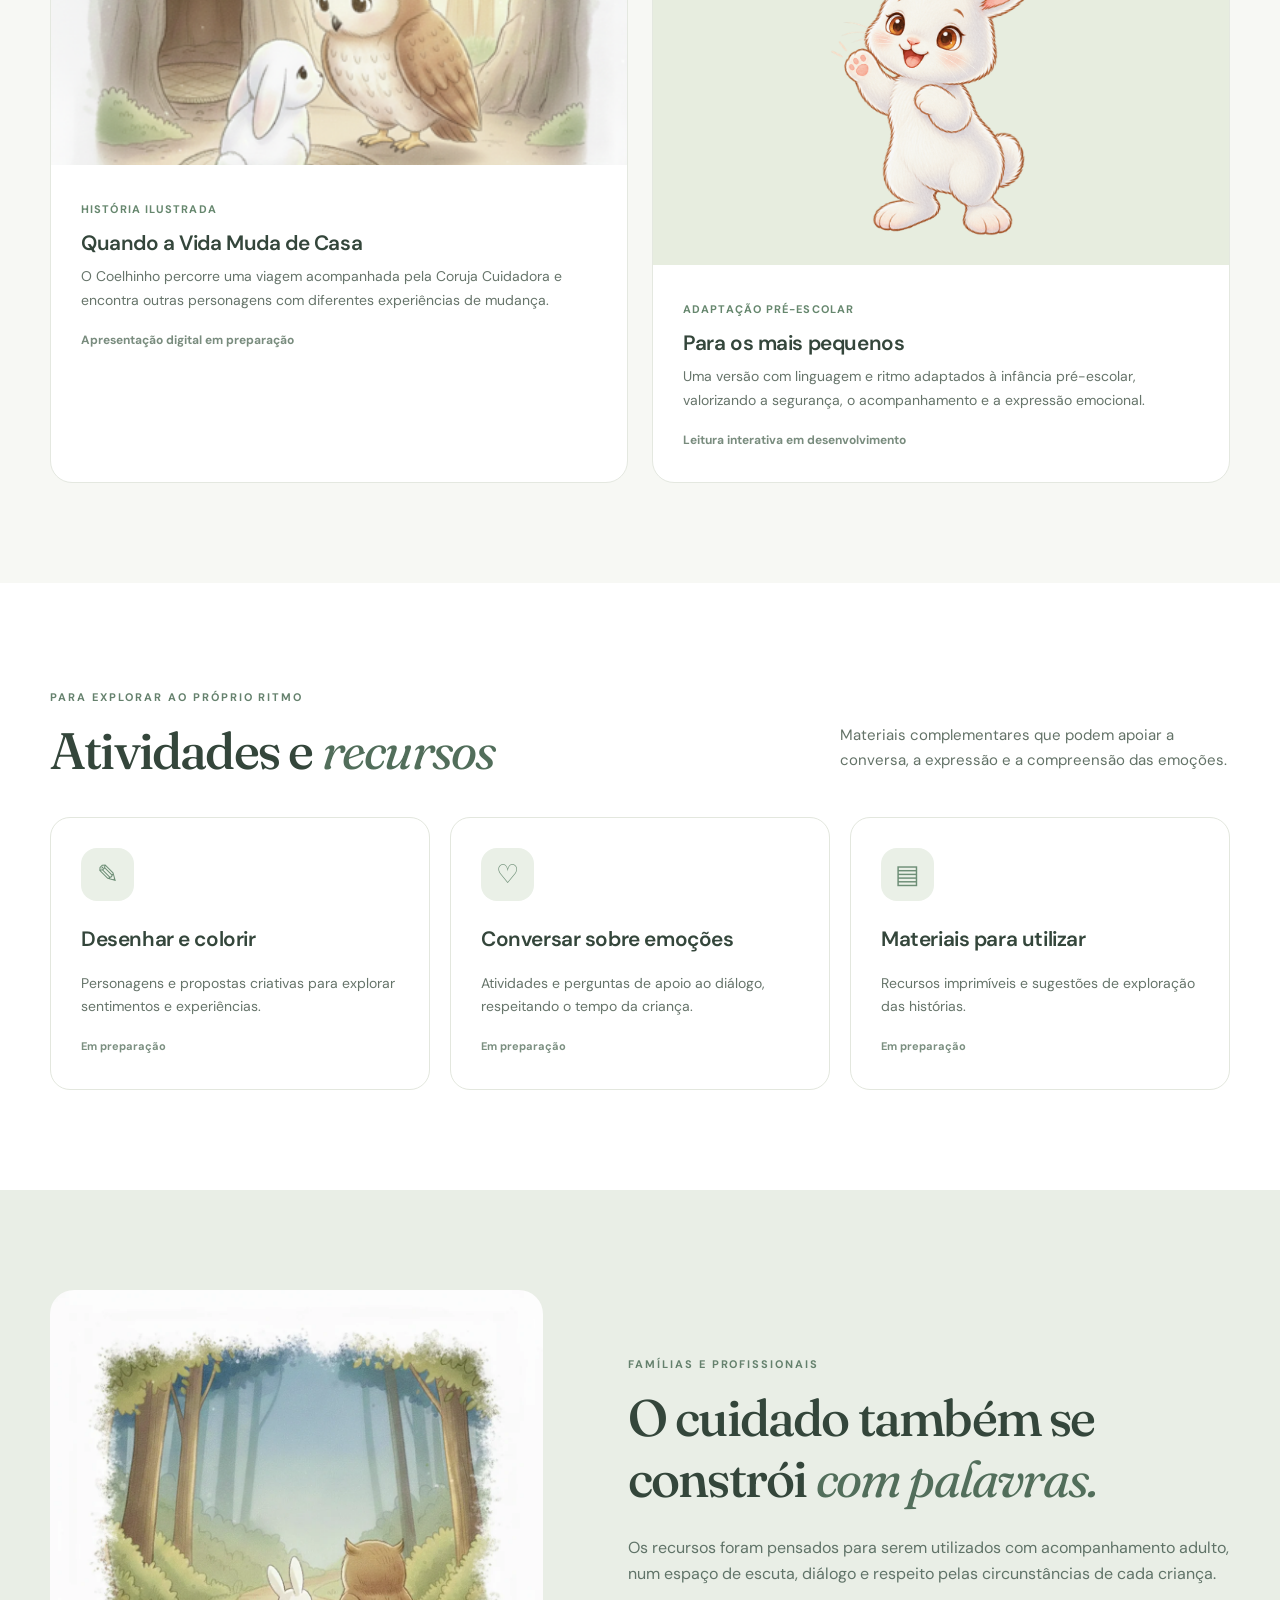
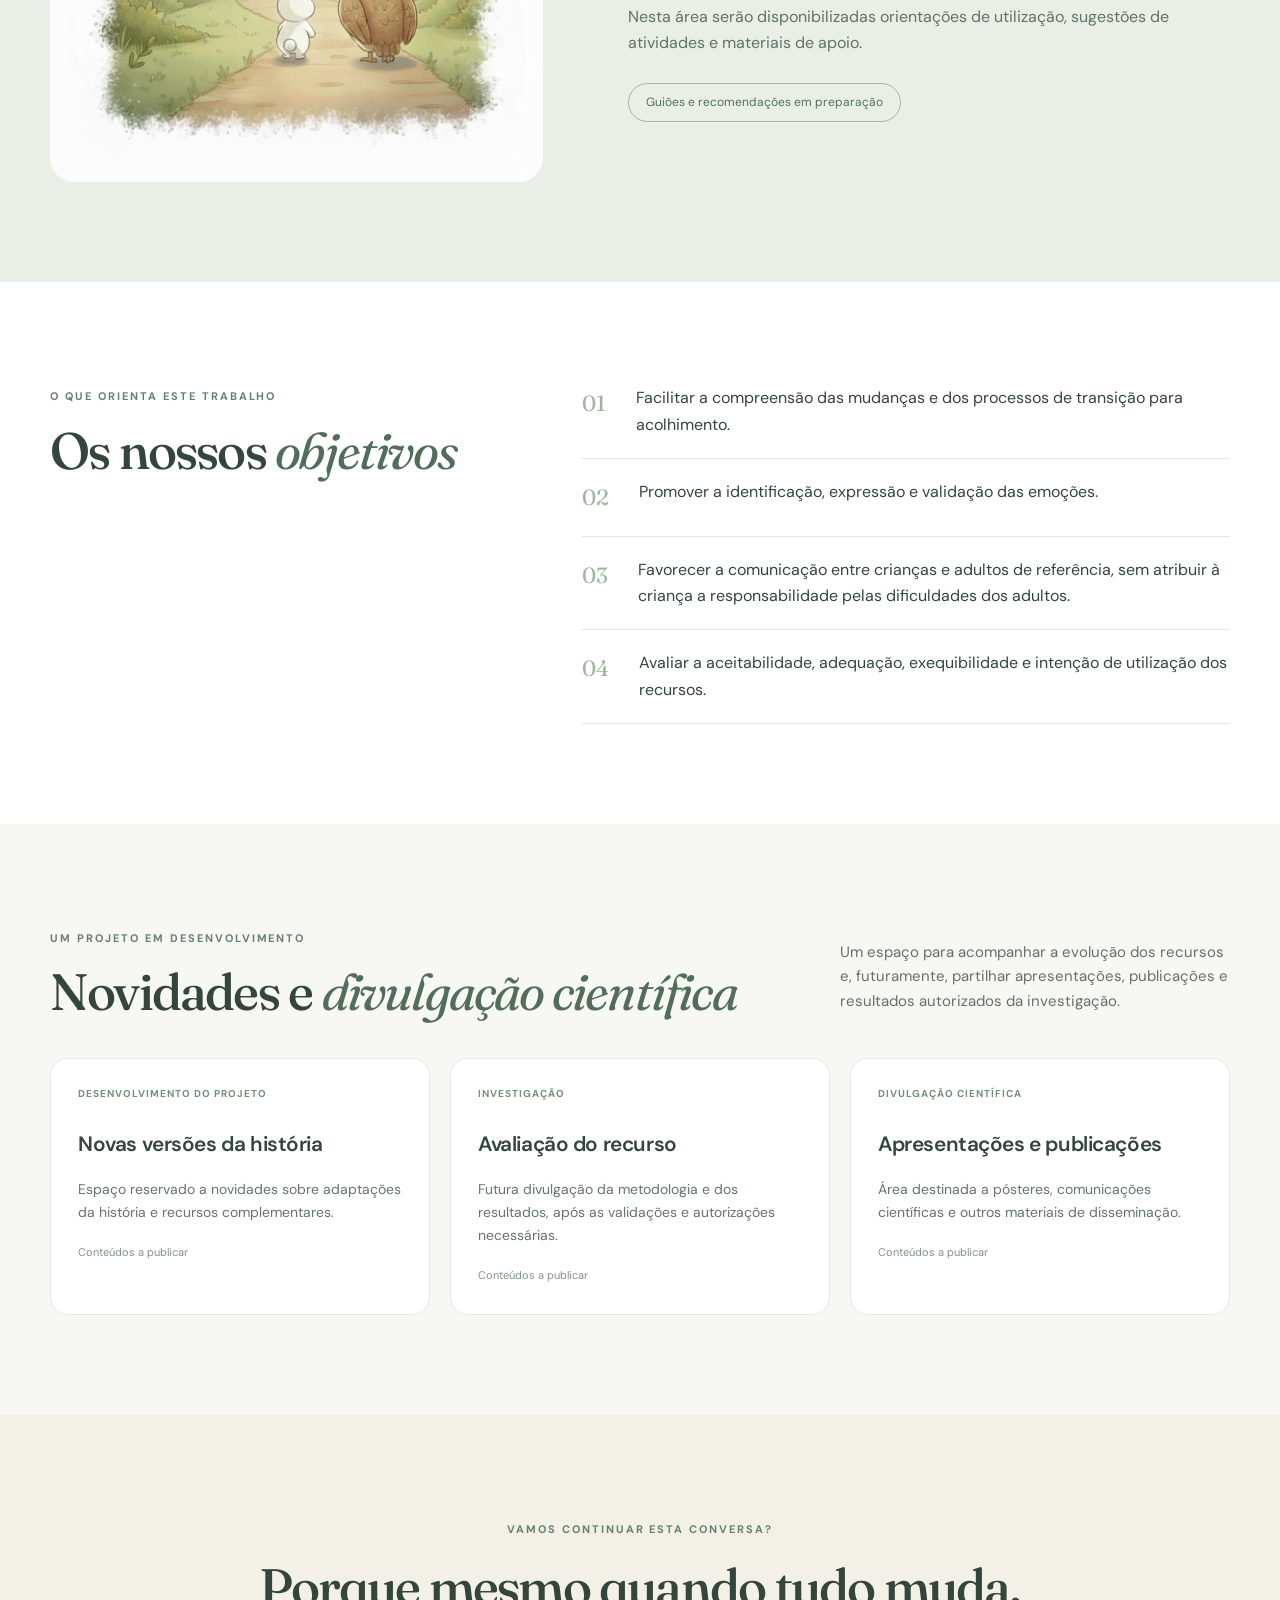
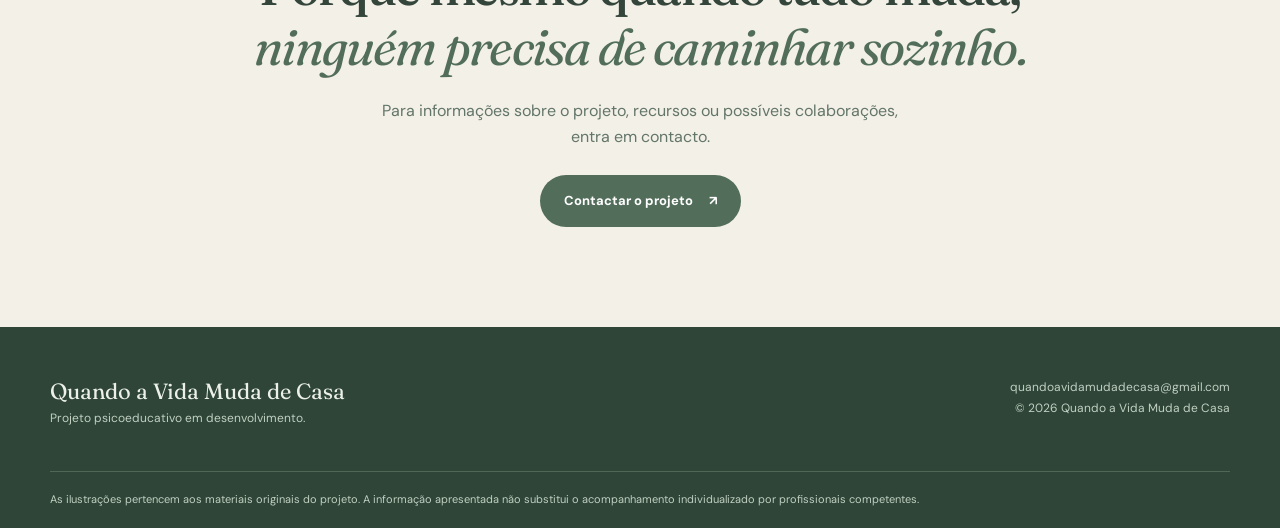
==== commit 79dbc112: "Refactor hero section in index.html Removed duplicate hero section and adjusted layout." ====
--- a/index.html
+++ b/index.html
@@ -30,7 +30,7 @@
   </div>
 </header>
 <main id="conteudo">
-  <section class="hero" aria-labelledby="hero-title">
+  
  <section class="hero hero-lago" aria-labelledby="hero-title">
   <div class="container hero-grid">
     <div class="hero-copy">
@@ -46,17 +46,7 @@
     </div>
   </div>
 </section>  
-    <div class="container hero-grid">
-      <div class="hero-copy">
-        <span class="eyebrow"><span class="tiny-star">✳</span> Um projeto psicoeducativo</span>
-        <h1 id="hero-title">Quando a vida <em>muda de casa.</em></h1>
-        <p>Histórias e recursos para apoiar crianças em transição para acolhimento, dar espaço às emoções e facilitar o diálogo com quem as acompanha.</p>
-        <div class="actions"><a class="btn btn-primary" href="#historias">Descobrir as histórias <span aria-hidden="true">↗</span></a><a class="btn btn-secondary" href="#projeto">Conhecer o projeto</a></div>
-        <p class="hero-note"><span aria-hidden="true">♡</span> Cada criança tem a sua história. Cada emoção merece ser escutada.</p>
-      </div>
-      <div class="hero-visual"><div class="hero-image-wrap"><img src="Imagem-primcipal.png..png" alt="Ilustração original da Coruja Cuidadora a acolher o pequeno Coelhinho na floresta" fetchpriority="high"><span class="image-note">Ilustração original do livro</span></div><span class="shape-dot dot-a" aria-hidden="true"></span><span class="shape-dot dot-b" aria-hidden="true"></span></div>
-    </div>
-  </section>
+    
   <section class="intro section" id="projeto" aria-labelledby="projeto-title">
     <div class="container intro-grid"><div><span class="eyebrow">Sobre o projeto</span><h2 id="projeto-title">Uma história pode abrir espaço para <em>conversar.</em></h2></div><div class="intro-text"><p><strong>Quando a Vida Muda de Casa</strong> é um projeto psicoeducativo desenvolvido para apoiar crianças que vivenciam processos de transição para acolhimento familiar ou residencial.</p><p>Através de narrativas ilustradas e recursos adaptados ao desenvolvimento infantil, procura facilitar a compreensão das mudanças, reconhecer emoções e apoiar a comunicação entre crianças e adultos de referência.</p><a href="#objetivos" class="text-link">Conhecer os objetivos <span aria-hidden="true">↗</span></a></div></div>
   </section>
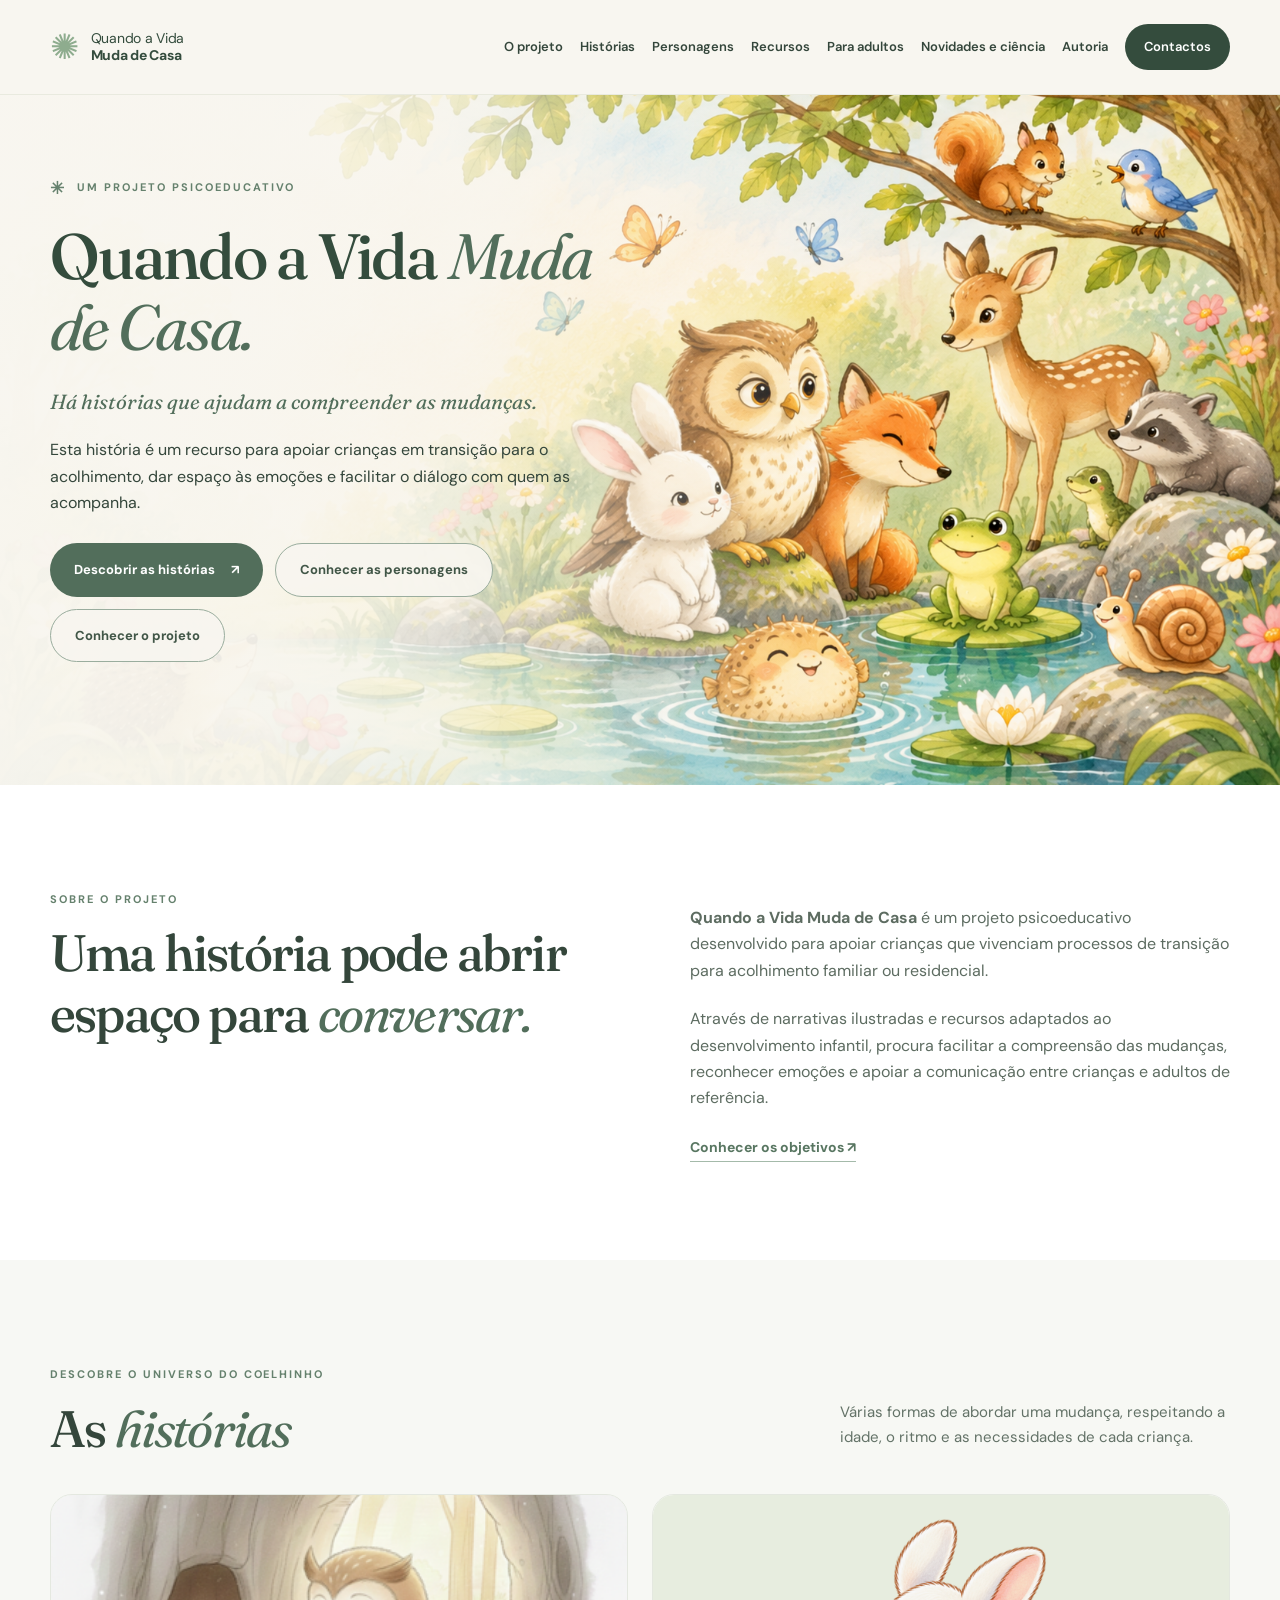
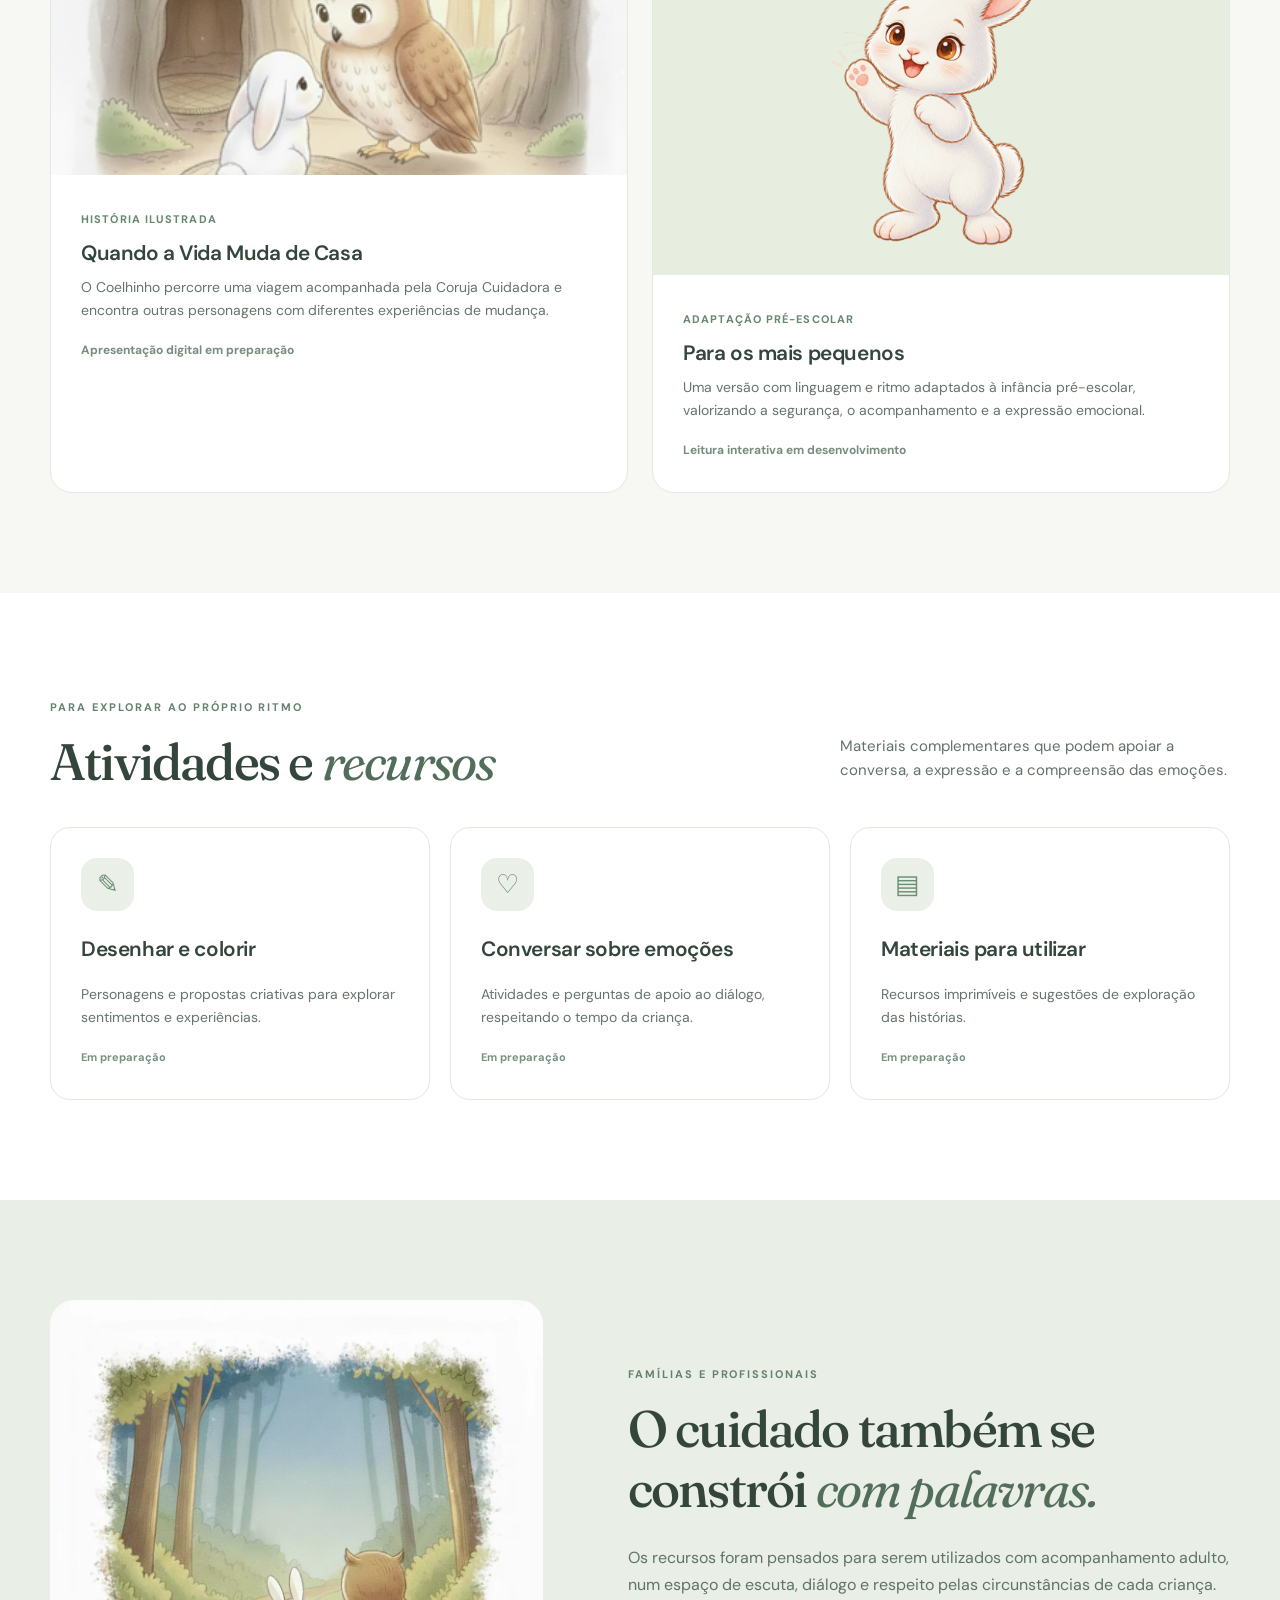
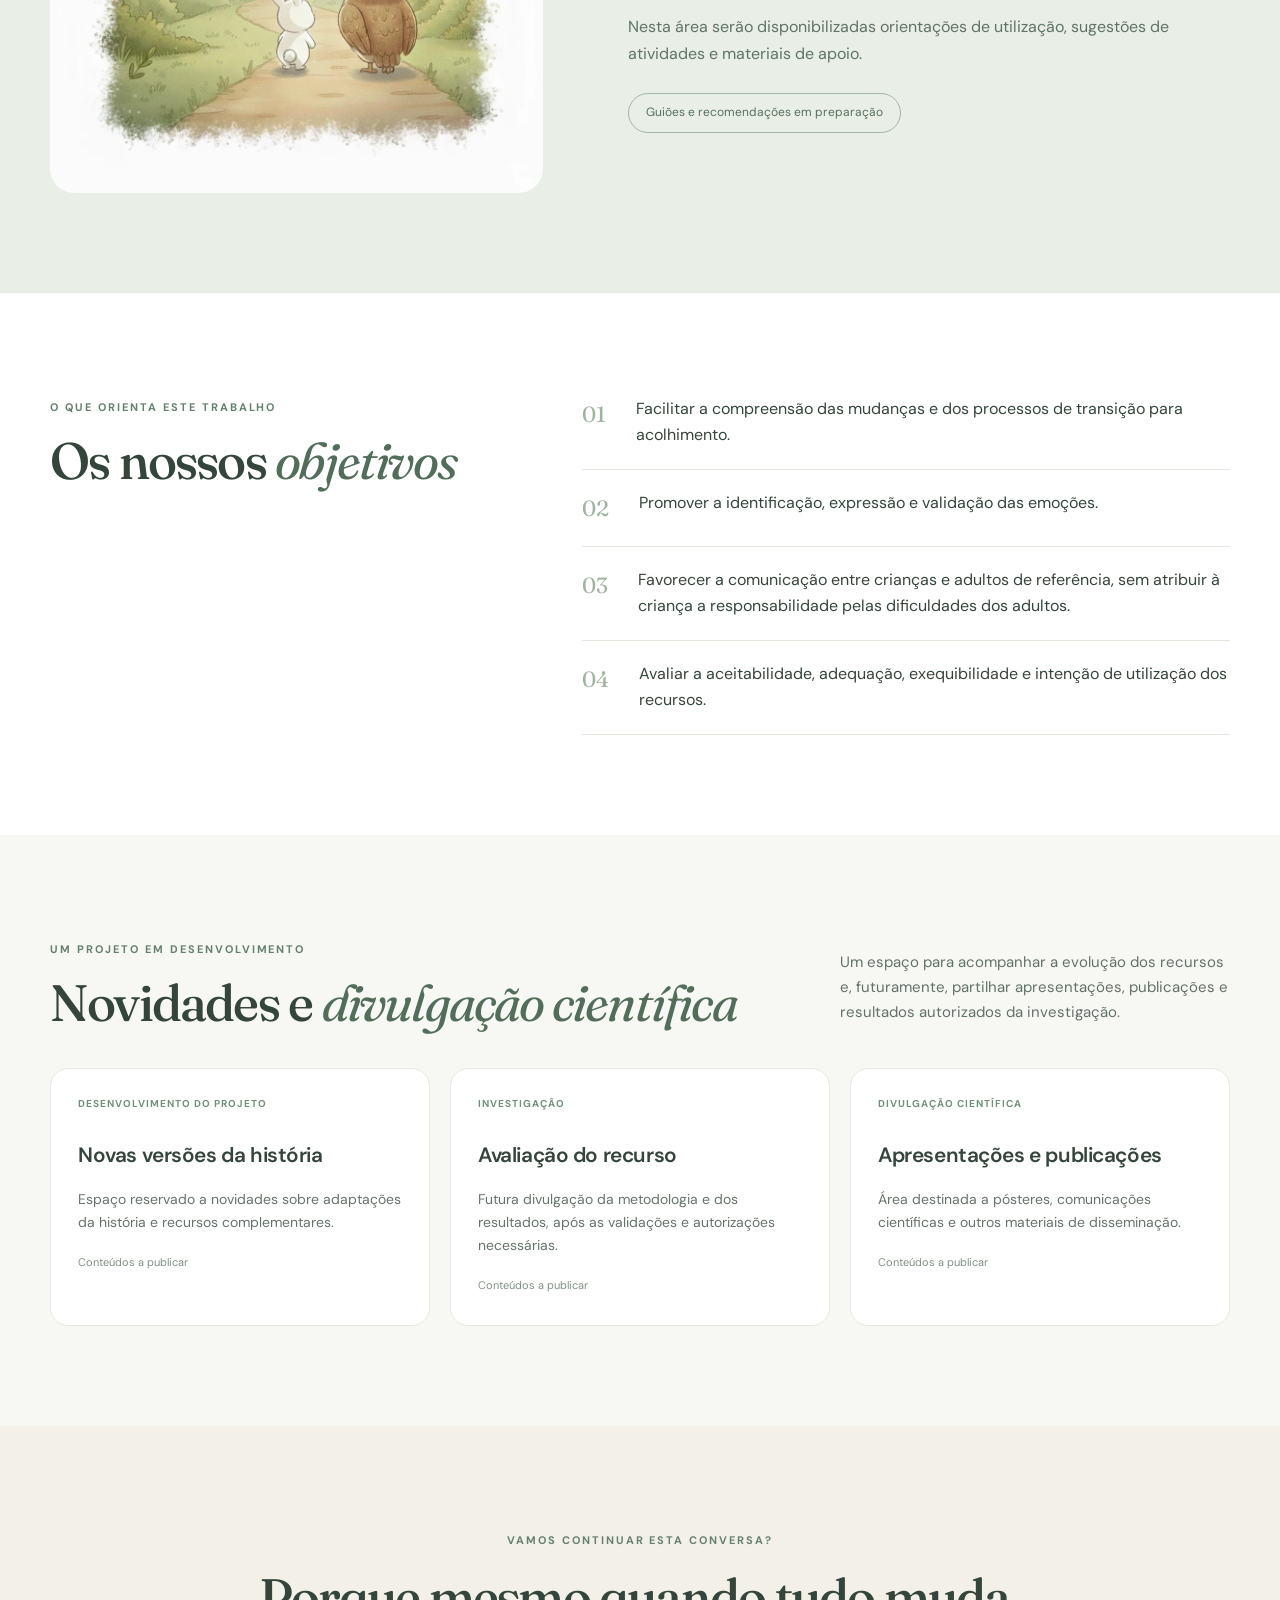
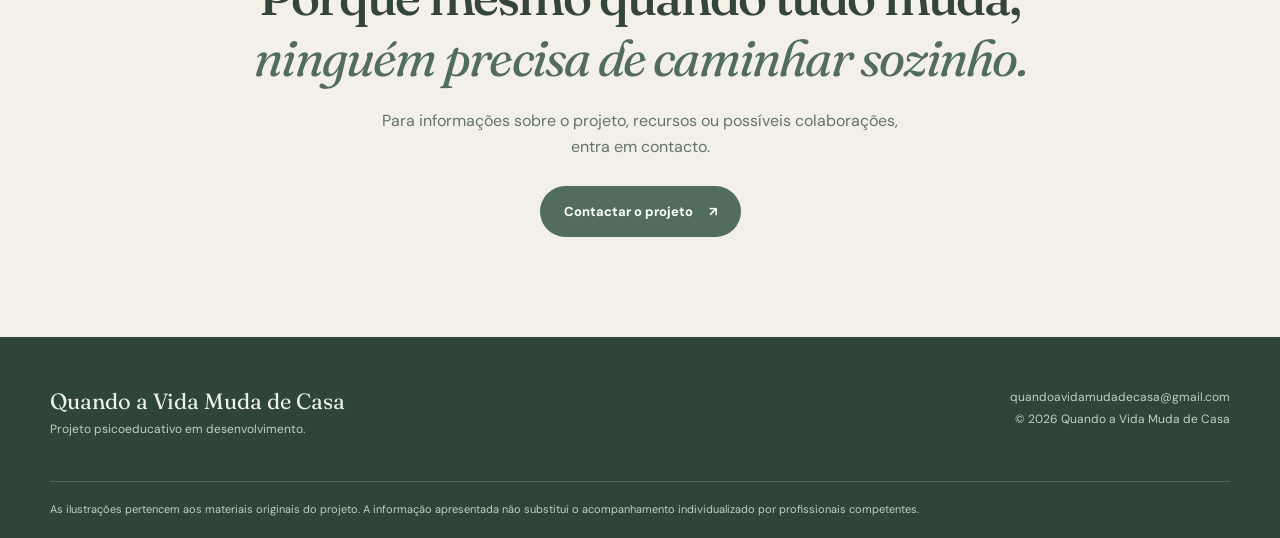
==== commit 116ae012: "Rearrange navigation links in index.html" ====
--- a/index.html
+++ b/index.html
@@ -25,7 +25,7 @@
   <a href="#recursos">Recursos</a>
   <a href="#adultos">Para adultos</a>
   <a href="#novidades">Novidades e ciência</a>
-  <a class="nav-contact" href="#contactos">Contactos</a>
+ <a href="#autoria">Autoria</a> <a class="nav-contact" href="#contactos">Contactos</a>
 </nav>
   </div>
 </header>
--- a/style.css
+++ b/style.css
@@ -13,3 +13,56 @@
   object-fit: contain;
   object-position: center;
 }
+
+/* NOVO TOPO — Quando a Vida Muda de Casa
+   Acrescentar ao FINAL do style.css; mantém as restantes secções. */
+.hero.hero-lago {
+  min-height: 690px;
+  display: flex;
+  align-items: center;
+  position: relative;
+  background-color: #f8f6f0;
+  background-image:
+    linear-gradient(90deg, rgba(248,246,240,.98) 0%, rgba(248,246,240,.94) 21%, rgba(248,246,240,.78) 35%, rgba(248,246,240,.30) 52%, rgba(248,246,240,0) 70%),
+    url('fundo-inicial.png');
+  background-size: cover;
+  background-position: center center;
+  background-repeat: no-repeat;
+  padding: 76px 0 94px;
+}
+.hero.hero-lago .hero-grid { display: block; }
+.hero.hero-lago .hero-copy { max-width: 570px; position: relative; z-index: 1; }
+.hero.hero-lago h1 { color: #344c3d; font-size: clamp(3rem,5vw,5rem); max-width: 590px; }
+.hero.hero-lago .hero-lead { color: #526e5b; font-family: 'Fraunces', Georgia, serif; font-style: italic; font-size: clamp(1.15rem,1.6vw,1.45rem); line-height: 1.45; max-width: 570px; }
+.hero.hero-lago .hero-description { color: #34463b; max-width: 520px; font-size: 16px; }
+.hero.hero-lago .actions { margin-top: 27px; }
+.hero.hero-lago .btn { background: rgba(248,246,240,.94); }
+.hero.hero-lago .btn-primary { background: #526e5b; color: white; }
+.hero.hero-lago .btn-secondary { border: 1px solid #9aad9e; }
+/* O menu fica acima da ilustração e ajusta os espaços para novas ligações. */
+.site-header { position: relative; z-index: 5; }
+.main-nav { gap: 17px; }
+@media (max-width: 1000px) {
+  .hero.hero-lago { min-height: 650px; background-position: 61% center; }
+  .hero.hero-lago .hero-copy { max-width: 490px; }
+  .main-nav { gap: 11px; }
+}
+@media (max-width: 800px) {
+  .hero.hero-lago {
+    align-items: flex-start;
+    min-height: 740px;
+    background-position: 67% bottom;
+    background-size: auto 78%;
+    background-image:
+      linear-gradient(180deg, #f8f6f0 0%, rgba(248,246,240,.98) 26%, rgba(248,246,240,.83) 45%, rgba(248,246,240,.08) 73%),
+      url('fundo-inicial.png');
+    padding: 44px 0 270px;
+  }
+  .hero.hero-lago .hero-copy { max-width: 620px; }
+}
+@media (max-width: 500px) {
+  .hero.hero-lago { min-height: 740px; padding: 38px 0 245px; background-size: auto 62%; background-position: 64% bottom; }
+  .hero.hero-lago h1 { font-size: clamp(2.55rem, 10vw, 3.3rem); }
+  .hero.hero-lago .hero-description { font-size: 15px; }
+  .hero.hero-lago .actions { gap: 9px; }
+}
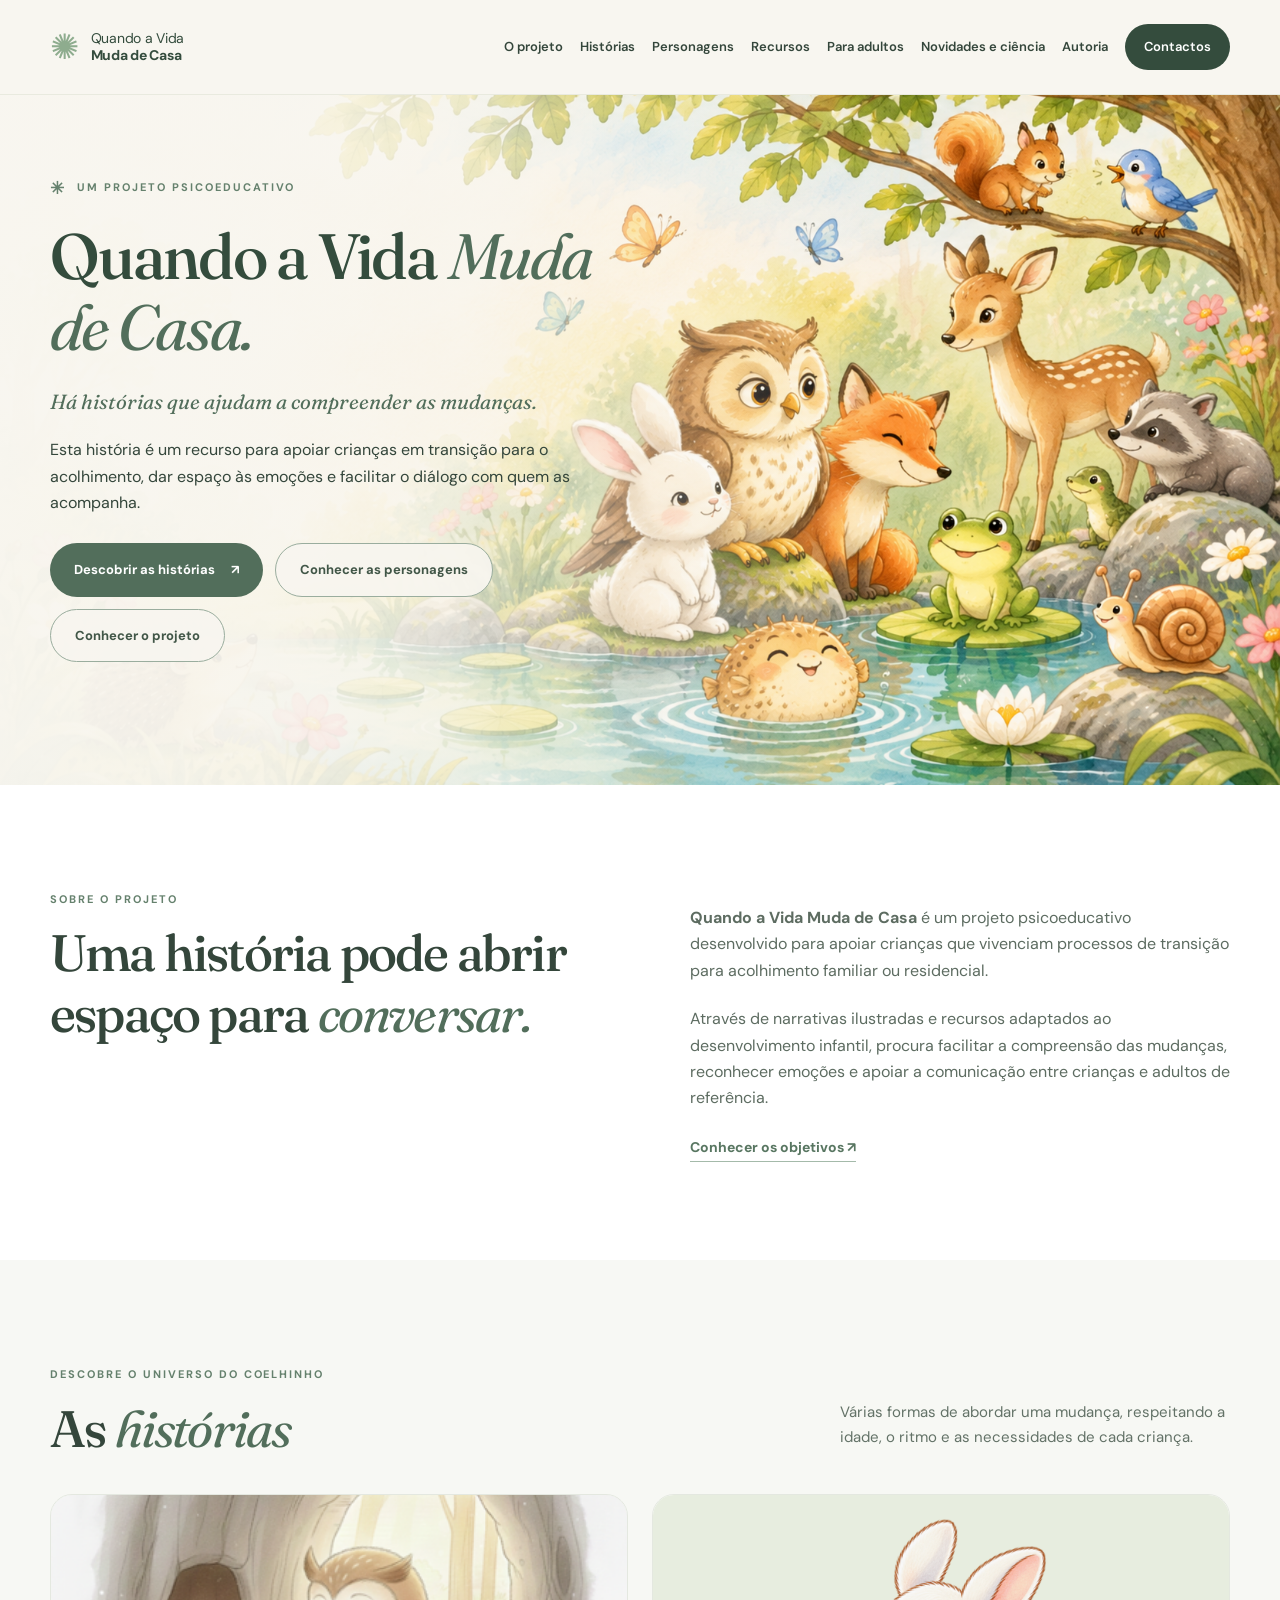
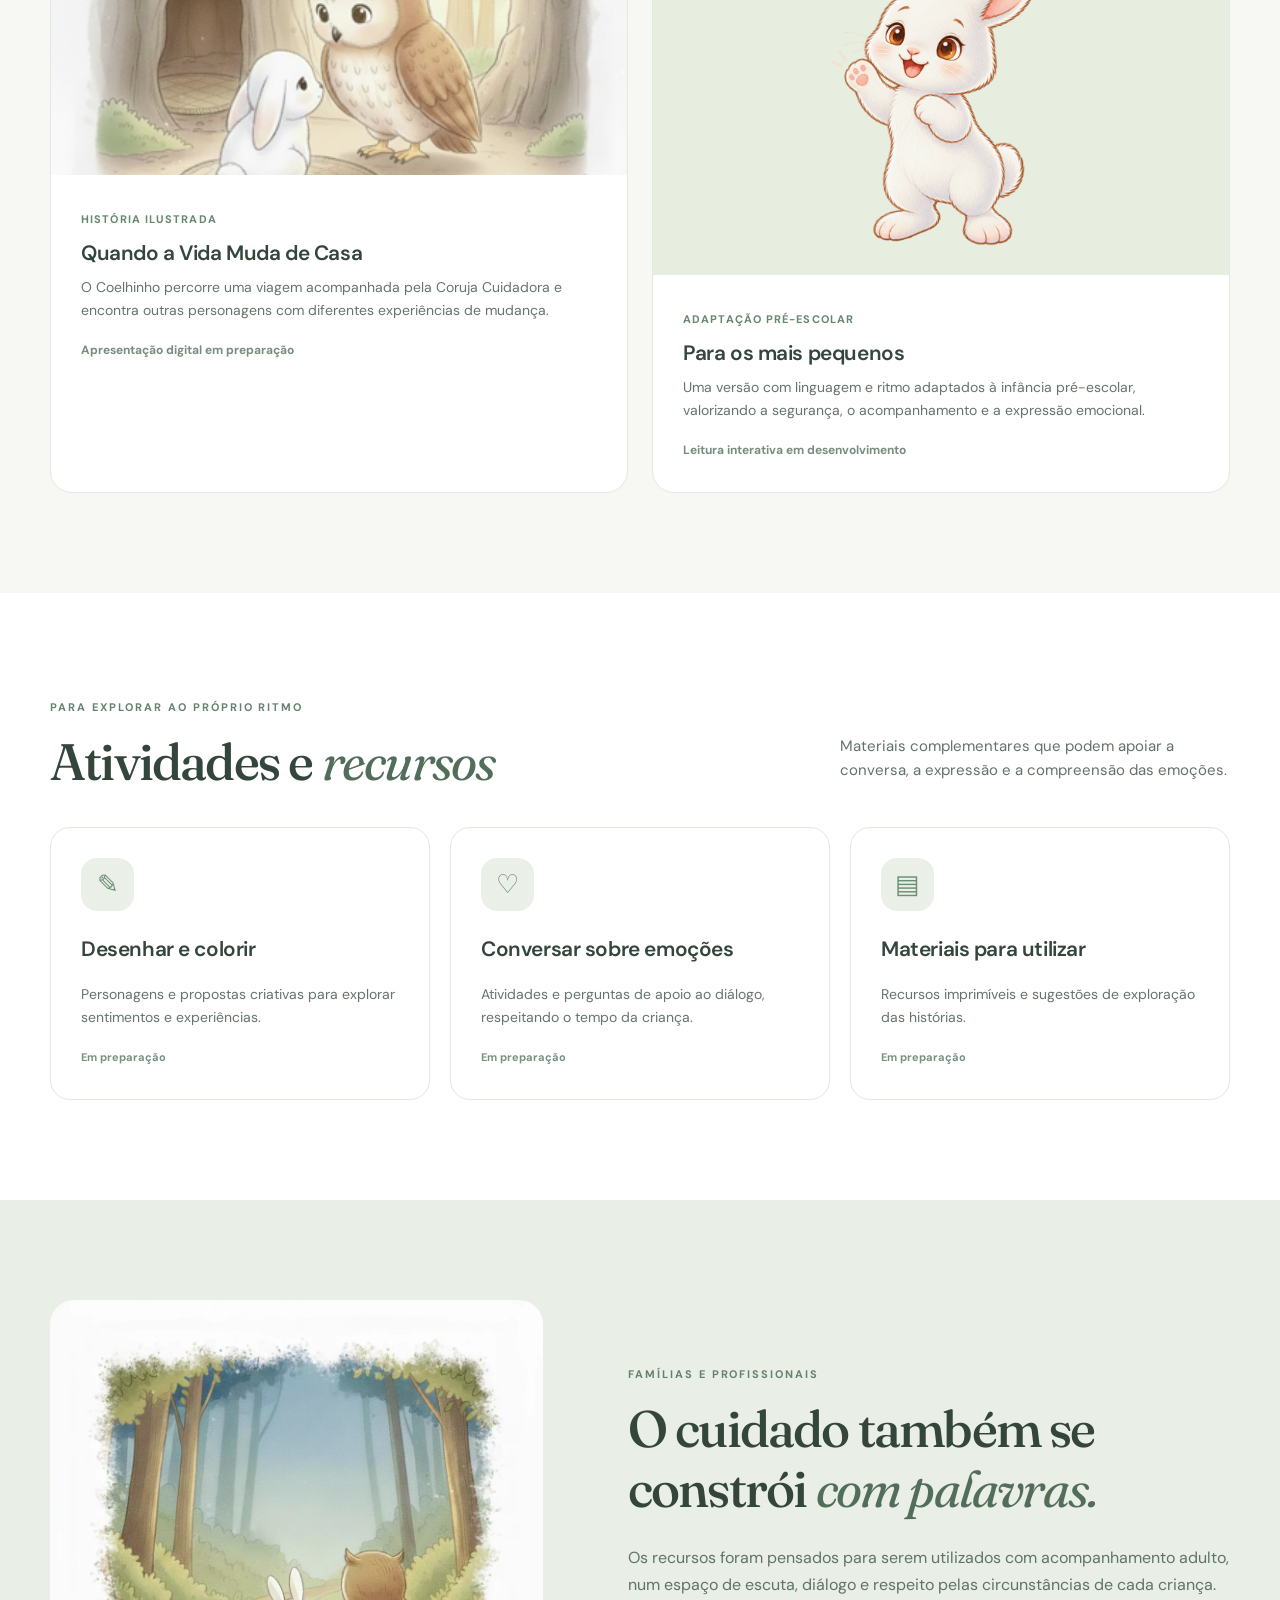
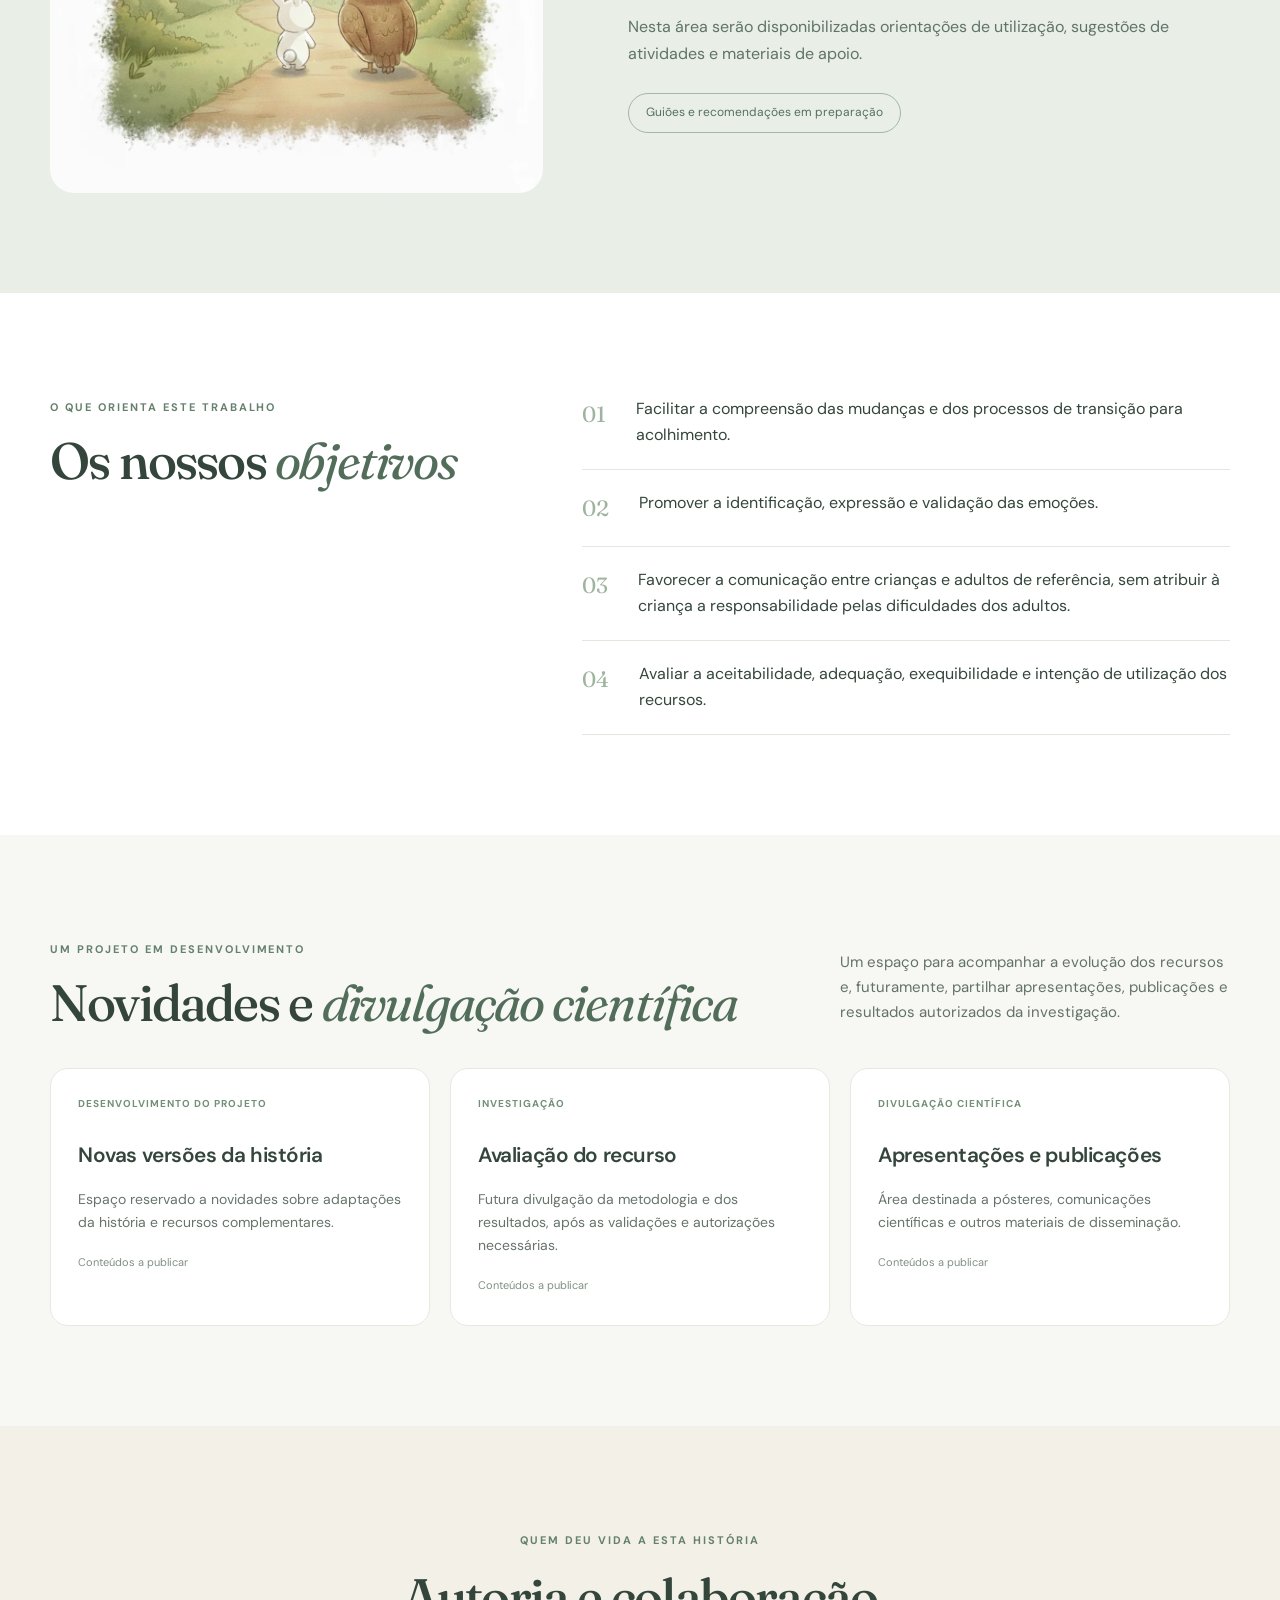
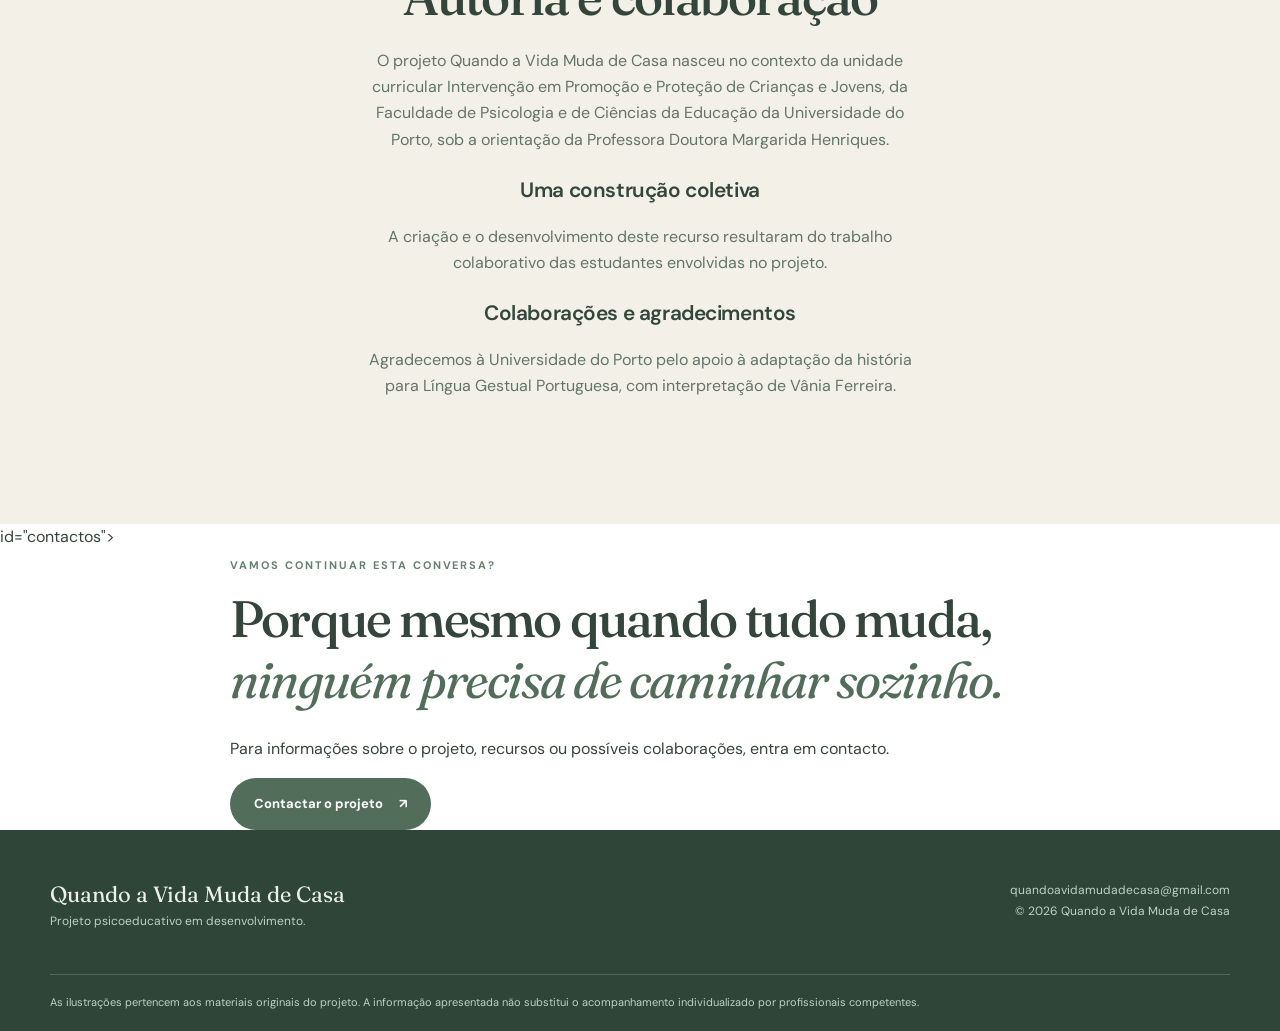
==== commit b4efc8b6: "Update index.html" ====
--- a/index.html
+++ b/index.html
@@ -57,7 +57,34 @@
   <section class="adult-band section" id="adultos"><div class="container adult-grid"><div class="adult-img"><img src="caminho.webp" alt="O pequeno Coelhinho e a Coruja seguem juntos por um caminho na floresta" loading="lazy"></div><div class="adult-copy"><span class="eyebrow">Famílias e profissionais</span><h2>O cuidado também se constrói <em>com palavras.</em></h2><p>Os recursos foram pensados para serem utilizados com acompanhamento adulto, num espaço de escuta, diálogo e respeito pelas circunstâncias de cada criança.</p><p>Nesta área serão disponibilizadas orientações de utilização, sugestões de atividades e materiais de apoio.</p><span class="soft-pill">Guiões e recomendações em preparação</span></div></div></section>
   <section class="objectives section" id="objetivos"><div class="container objectives-grid"><div><span class="eyebrow">O que orienta este trabalho</span><h2>Os nossos <em>objetivos</em></h2></div><div class="objectives-list"><div><span>01</span><p>Facilitar a compreensão das mudanças e dos processos de transição para acolhimento.</p></div><div><span>02</span><p>Promover a identificação, expressão e validação das emoções.</p></div><div><span>03</span><p>Favorecer a comunicação entre crianças e adultos de referência, sem atribuir à criança a responsabilidade pelas dificuldades dos adultos.</p></div><div><span>04</span><p>Avaliar a aceitabilidade, adequação, exequibilidade e intenção de utilização dos recursos.</p></div></div></div></section>
   <section class="news section section-muted" id="novidades"><div class="container"><div class="section-head"><div><span class="eyebrow">Um projeto em desenvolvimento</span><h2>Novidades e <em>divulgação científica</em></h2></div><p>Um espaço para acompanhar a evolução dos recursos e, futuramente, partilhar apresentações, publicações e resultados autorizados da investigação.</p></div><div class="news-grid"><article class="news-card"><div class="news-type">Desenvolvimento do projeto</div><h3>Novas versões da história</h3><p>Espaço reservado a novidades sobre adaptações da história e recursos complementares.</p><span>Conteúdos a publicar</span></article><article class="news-card"><div class="news-type">Investigação</div><h3>Avaliação do recurso</h3><p>Futura divulgação da metodologia e dos resultados, após as validações e autorizações necessárias.</p><span>Conteúdos a publicar</span></article><article class="news-card"><div class="news-type">Divulgação científica</div><h3>Apresentações e publicações</h3><p>Área destinada a pósteres, comunicações científicas e outros materiais de disseminação.</p><span>Conteúdos a publicar</span></article></div></div></section>
-  <section class="closing section" id="contactos"><div class="container closing-inner"><span class="eyebrow">Vamos continuar esta conversa?</span><h2>Porque mesmo quando tudo muda, <em>ninguém precisa de caminhar sozinho.</em></h2><p>Para informações sobre o projeto, recursos ou possíveis colaborações, entra em contacto.</p><a href="mailto:quandoavidamudadecasa@gmail.com?subject=Contacto%20-%20Quando%20a%20Vida%20Muda%20de%20Casa" class="btn btn-primary">Contactar o projeto <span aria-hidden="true">↗</span></a></div></section>
+  <section class="closing section"<section class="section section-muted" id="autoria" aria-labelledby="autoria-title">
+  <div class="container">
+    <span class="eyebrow">Quem deu vida a esta história</span>
+    <h2 id="autoria-title">Autoria e colaboração</h2>
+
+    <p>
+      O projeto Quando a Vida Muda de Casa nasceu no contexto
+      da unidade curricular Intervenção em Promoção e Proteção
+      de Crianças e Jovens, da Faculdade de Psicologia e de
+      Ciências da Educação da Universidade do Porto, sob a
+      orientação da Professora Doutora Margarida Henriques.
+    </p>
+
+    <h3>Uma construção coletiva</h3>
+    <p>
+      A criação e o desenvolvimento deste recurso resultaram
+      do trabalho colaborativo das estudantes envolvidas
+      no projeto.
+    </p>
+
+    <h3>Colaborações e agradecimentos</h3>
+    <p>
+      Agradecemos à Universidade do Porto pelo apoio à adaptação
+      da história para Língua Gestual Portuguesa, com
+      interpretação de Vânia Ferreira.
+    </p>
+  </div>
+</section> id="contactos"><div class="container closing-inner"><span class="eyebrow">Vamos continuar esta conversa?</span><h2>Porque mesmo quando tudo muda, <em>ninguém precisa de caminhar sozinho.</em></h2><p>Para informações sobre o projeto, recursos ou possíveis colaborações, entra em contacto.</p><a href="mailto:quandoavidamudadecasa@gmail.com?subject=Contacto%20-%20Quando%20a%20Vida%20Muda%20de%20Casa" class="btn btn-primary">Contactar o projeto <span aria-hidden="true">↗</span></a></div></section>
 </main>
 <footer class="site-footer"><div class="container footer-inner"><div><span class="footer-name">Quando a Vida Muda de Casa</span><p>Projeto psicoeducativo em desenvolvimento.</p></div><div><a href="mailto:quandoavidamudadecasa@gmail.com">quandoavidamudadecasa@gmail.com</a><p>© <span id="year">2026</span> Quando a Vida Muda de Casa</p></div></div><p class="container credits">As ilustrações pertencem aos materiais originais do projeto. A informação apresentada não substitui o acompanhamento individualizado por profissionais competentes.</p></footer>
 </body>
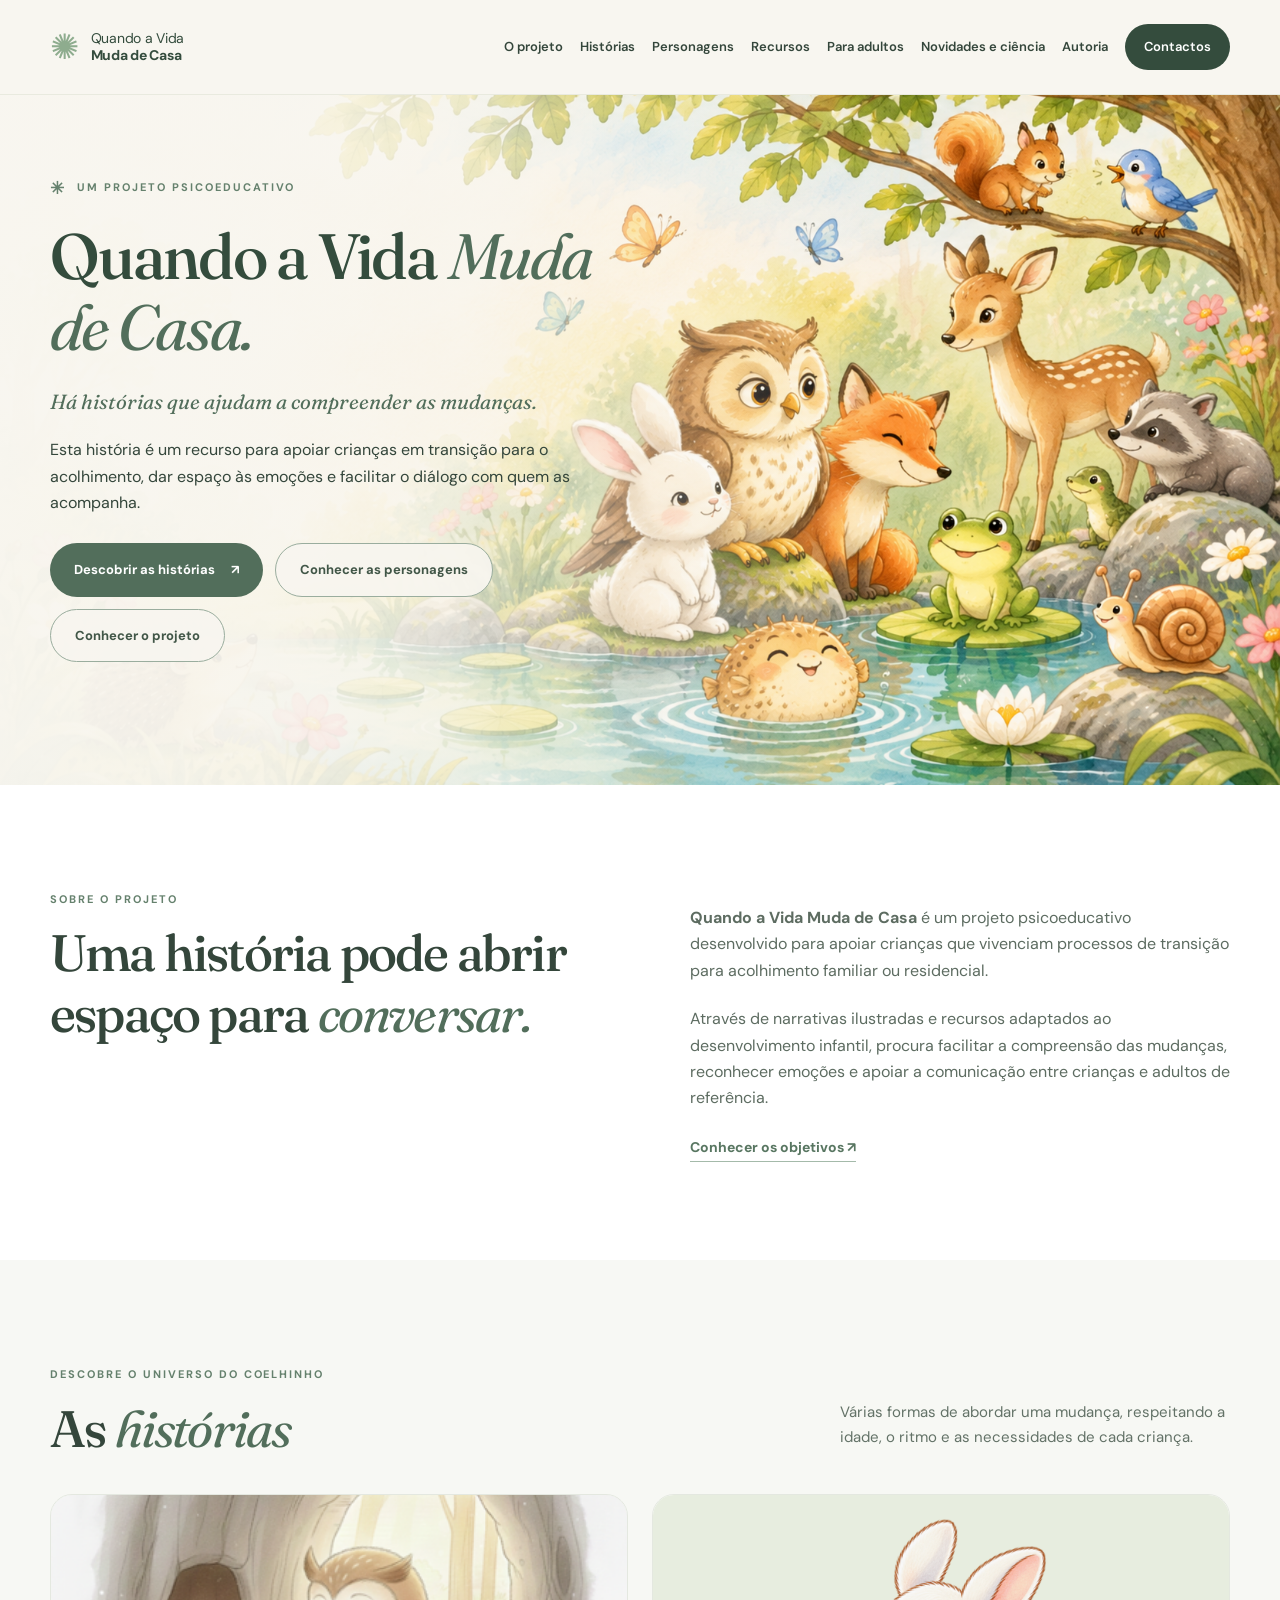
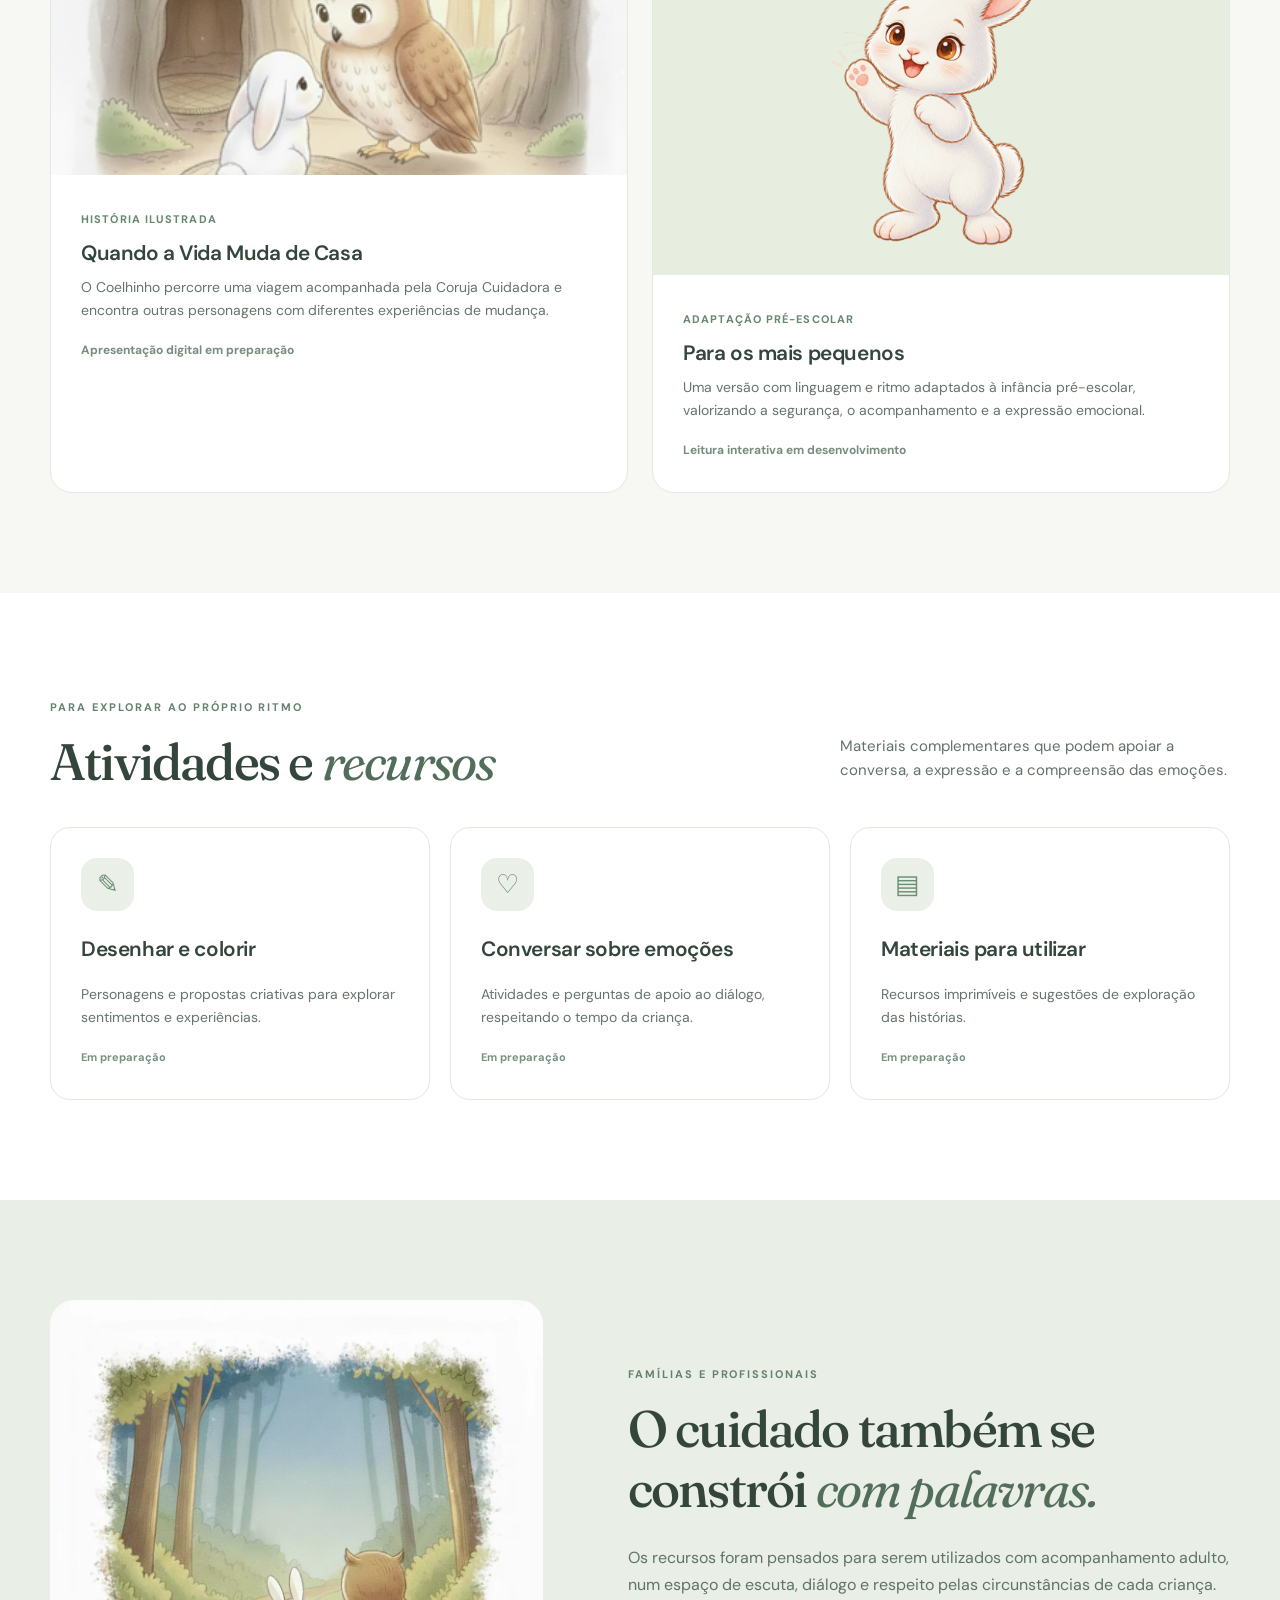
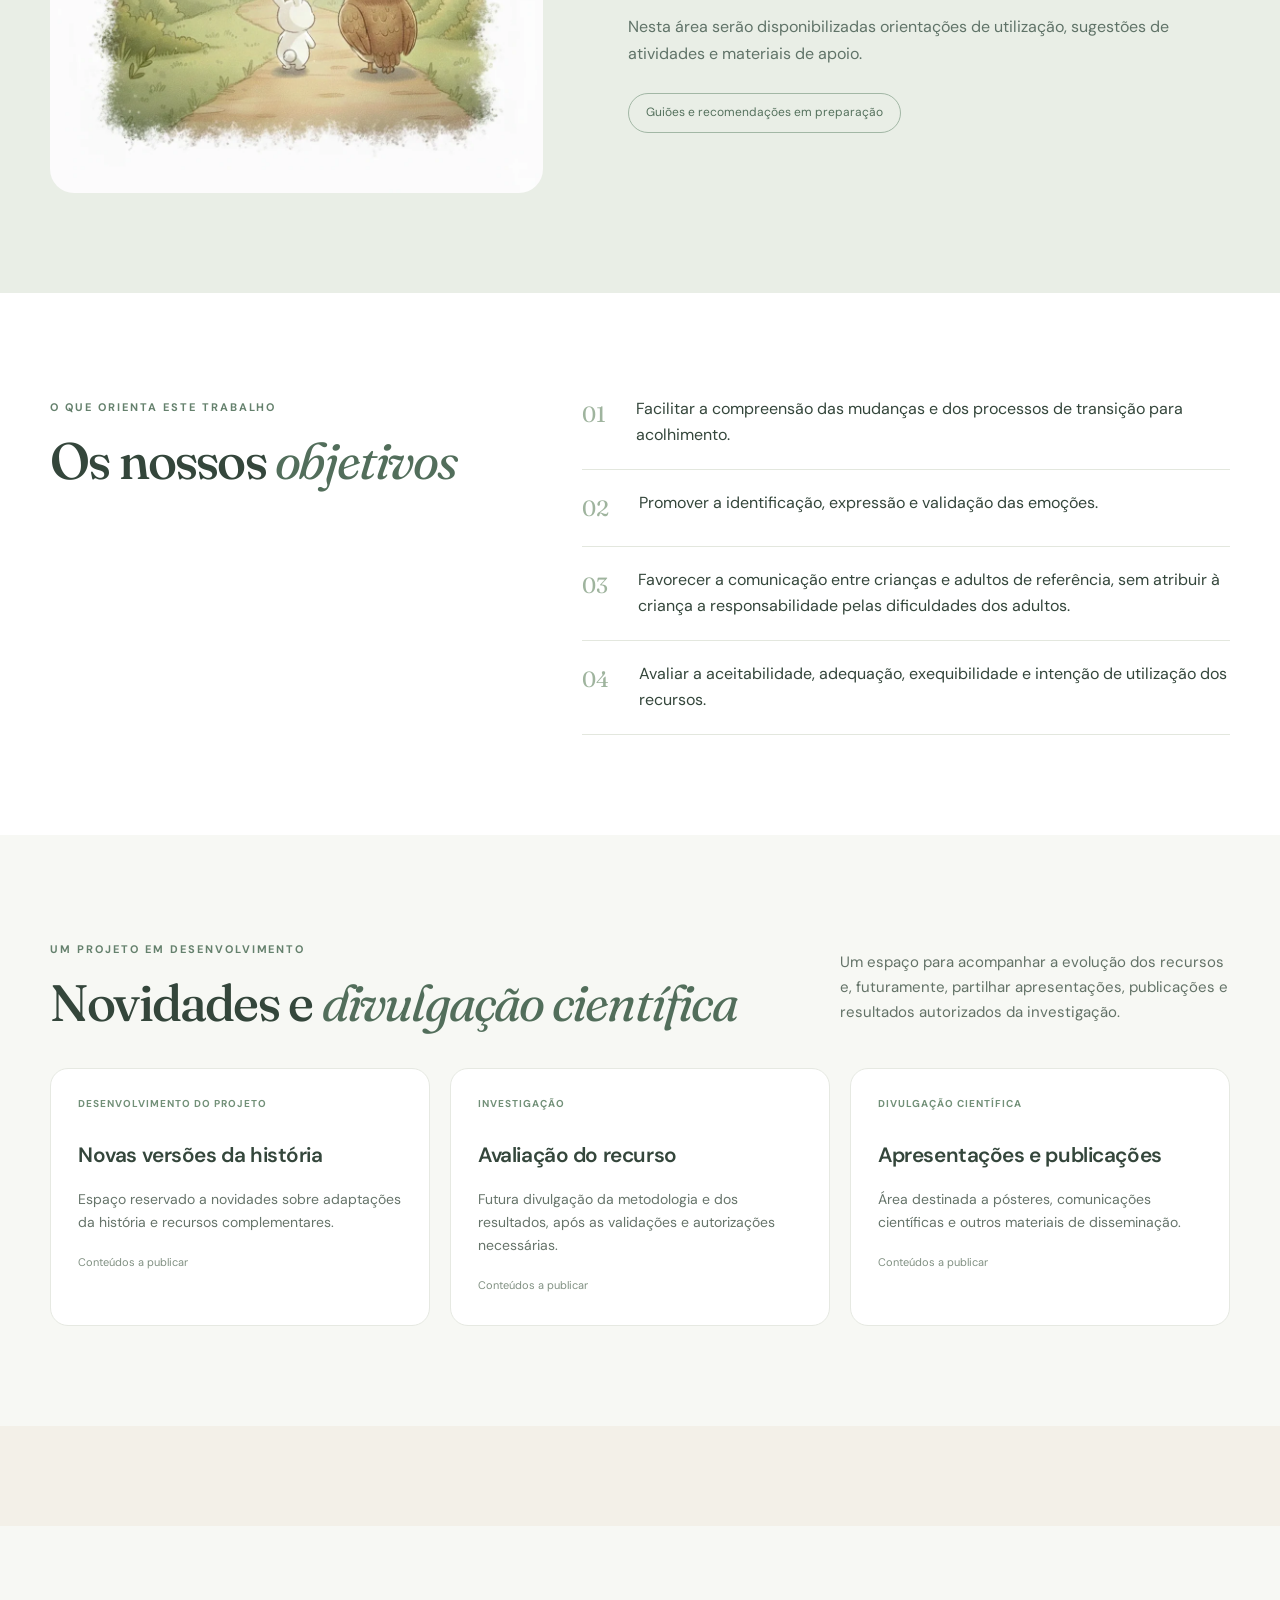
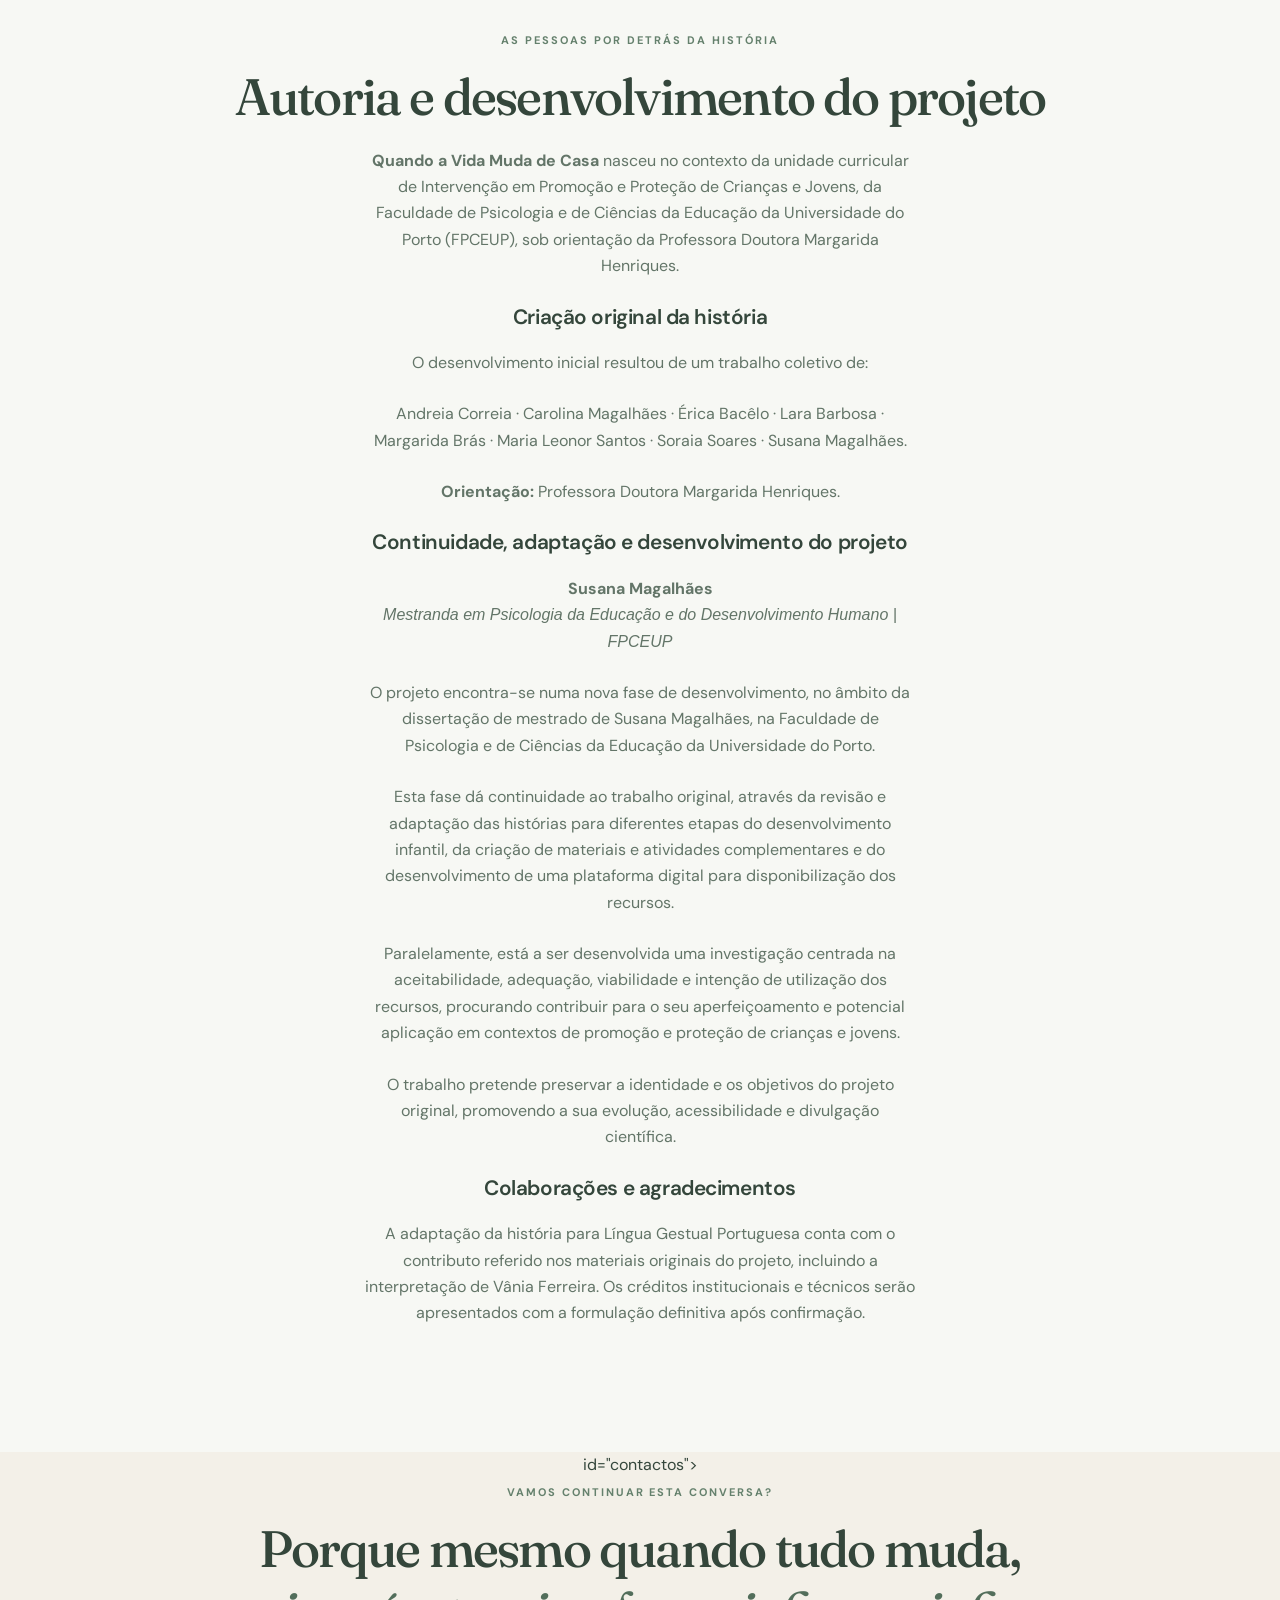
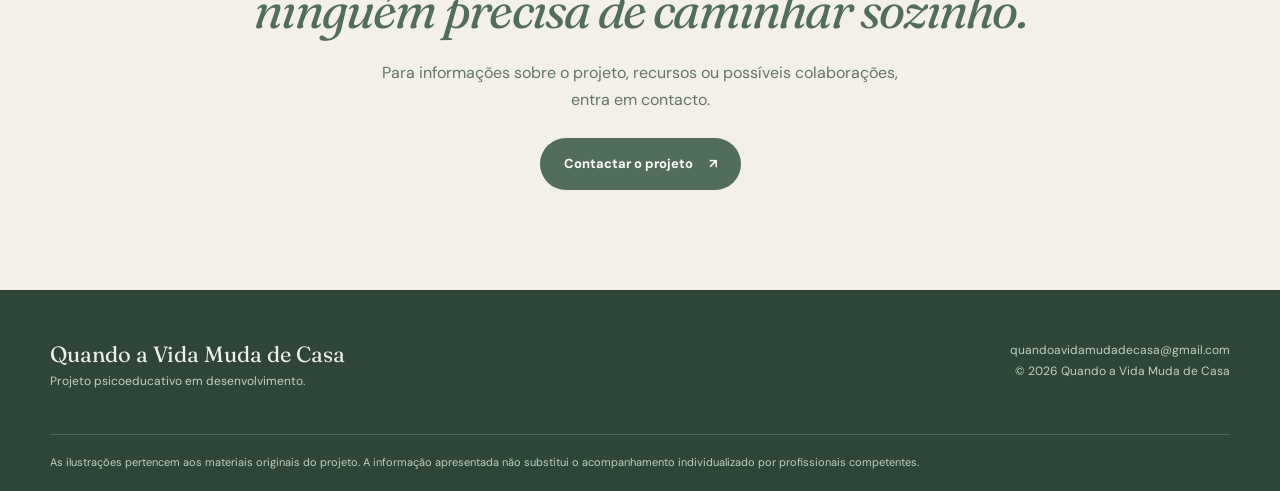
==== commit 64d08ef9: "Revise authorship and closing sections in index.html Updated the authorship section to include detai" ====
--- a/index.html
+++ b/index.html
@@ -57,32 +57,35 @@
   <section class="adult-band section" id="adultos"><div class="container adult-grid"><div class="adult-img"><img src="caminho.webp" alt="O pequeno Coelhinho e a Coruja seguem juntos por um caminho na floresta" loading="lazy"></div><div class="adult-copy"><span class="eyebrow">Famílias e profissionais</span><h2>O cuidado também se constrói <em>com palavras.</em></h2><p>Os recursos foram pensados para serem utilizados com acompanhamento adulto, num espaço de escuta, diálogo e respeito pelas circunstâncias de cada criança.</p><p>Nesta área serão disponibilizadas orientações de utilização, sugestões de atividades e materiais de apoio.</p><span class="soft-pill">Guiões e recomendações em preparação</span></div></div></section>
   <section class="objectives section" id="objetivos"><div class="container objectives-grid"><div><span class="eyebrow">O que orienta este trabalho</span><h2>Os nossos <em>objetivos</em></h2></div><div class="objectives-list"><div><span>01</span><p>Facilitar a compreensão das mudanças e dos processos de transição para acolhimento.</p></div><div><span>02</span><p>Promover a identificação, expressão e validação das emoções.</p></div><div><span>03</span><p>Favorecer a comunicação entre crianças e adultos de referência, sem atribuir à criança a responsabilidade pelas dificuldades dos adultos.</p></div><div><span>04</span><p>Avaliar a aceitabilidade, adequação, exequibilidade e intenção de utilização dos recursos.</p></div></div></div></section>
   <section class="news section section-muted" id="novidades"><div class="container"><div class="section-head"><div><span class="eyebrow">Um projeto em desenvolvimento</span><h2>Novidades e <em>divulgação científica</em></h2></div><p>Um espaço para acompanhar a evolução dos recursos e, futuramente, partilhar apresentações, publicações e resultados autorizados da investigação.</p></div><div class="news-grid"><article class="news-card"><div class="news-type">Desenvolvimento do projeto</div><h3>Novas versões da história</h3><p>Espaço reservado a novidades sobre adaptações da história e recursos complementares.</p><span>Conteúdos a publicar</span></article><article class="news-card"><div class="news-type">Investigação</div><h3>Avaliação do recurso</h3><p>Futura divulgação da metodologia e dos resultados, após as validações e autorizações necessárias.</p><span>Conteúdos a publicar</span></article><article class="news-card"><div class="news-type">Divulgação científica</div><h3>Apresentações e publicações</h3><p>Área destinada a pósteres, comunicações científicas e outros materiais de disseminação.</p><span>Conteúdos a publicar</span></article></div></div></section>
-  <section class="closing section"<section class="section section-muted" id="autoria" aria-labelledby="autoria-title">
+  <section class="closing section"<!-- SECÇÃO AUTORIA: substituir apenas o bloco anterior com id="autoria" -->
+<section class="section section-muted" id="autoria" aria-labelledby="autoria-title">
   <div class="container">
-    <span class="eyebrow">Quem deu vida a esta história</span>
-    <h2 id="autoria-title">Autoria e colaboração</h2>
+    <span class="eyebrow">As pessoas por detrás da história</span>
+    <h2 id="autoria-title">Autoria e desenvolvimento do projeto</h2>
+    <p><strong>Quando a Vida Muda de Casa</strong> nasceu no contexto da unidade curricular de Intervenção em Promoção e Proteção de Crianças e Jovens, da Faculdade de Psicologia e de Ciências da Educação da Universidade do Porto (FPCEUP), sob orientação da Professora Doutora Margarida Henriques.</p>
 
-    <p>
-      O projeto Quando a Vida Muda de Casa nasceu no contexto
-      da unidade curricular Intervenção em Promoção e Proteção
-      de Crianças e Jovens, da Faculdade de Psicologia e de
-      Ciências da Educação da Universidade do Porto, sob a
-      orientação da Professora Doutora Margarida Henriques.
-    </p>
+    <div class="autoria-blocos">
+      <article class="autoria-bloco">
+        <h3>Criação original da história</h3>
+        <p>O desenvolvimento inicial resultou de um trabalho coletivo de:</p>
+        <p>Andreia Correia · Carolina Magalhães · Érica Bacêlo · Lara Barbosa · Margarida Brás · Maria Leonor Santos · Soraia Soares · Susana Magalhães.</p>
+        <p><strong>Orientação:</strong> Professora Doutora Margarida Henriques.</p>
+      </article>
 
-    <h3>Uma construção coletiva</h3>
-    <p>
-      A criação e o desenvolvimento deste recurso resultaram
-      do trabalho colaborativo das estudantes envolvidas
-      no projeto.
-    </p>
+      <article class="autoria-bloco">
+        <h3>Continuidade, adaptação e desenvolvimento do projeto</h3>
+        <p><strong>Susana Magalhães</strong><br><em>Mestranda em Psicologia da Educação e do Desenvolvimento Humano | FPCEUP</em></p>
+        <p>O projeto encontra-se numa nova fase de desenvolvimento, no âmbito da dissertação de mestrado de Susana Magalhães, na Faculdade de Psicologia e de Ciências da Educação da Universidade do Porto.</p>
+        <p>Esta fase dá continuidade ao trabalho original, através da revisão e adaptação das histórias para diferentes etapas do desenvolvimento infantil, da criação de materiais e atividades complementares e do desenvolvimento de uma plataforma digital para disponibilização dos recursos.</p>
+        <p>Paralelamente, está a ser desenvolvida uma investigação centrada na aceitabilidade, adequação, viabilidade e intenção de utilização dos recursos, procurando contribuir para o seu aperfeiçoamento e potencial aplicação em contextos de promoção e proteção de crianças e jovens.</p>
+        <p>O trabalho pretende preservar a identidade e os objetivos do projeto original, promovendo a sua evolução, acessibilidade e divulgação científica.</p>
+      </article>
 
-    <h3>Colaborações e agradecimentos</h3>
-    <p>
-      Agradecemos à Universidade do Porto pelo apoio à adaptação
-      da história para Língua Gestual Portuguesa, com
-      interpretação de Vânia Ferreira.
-    </p>
+      <article class="autoria-bloco">
+        <h3>Colaborações e agradecimentos</h3>
+        <p>A adaptação da história para Língua Gestual Portuguesa conta com o contributo referido nos materiais originais do projeto, incluindo a interpretação de Vânia Ferreira. Os créditos institucionais e técnicos serão apresentados com a formulação definitiva após confirmação.</p>
+      </article>
+    </div>
   </div>
 </section> id="contactos"><div class="container closing-inner"><span class="eyebrow">Vamos continuar esta conversa?</span><h2>Porque mesmo quando tudo muda, <em>ninguém precisa de caminhar sozinho.</em></h2><p>Para informações sobre o projeto, recursos ou possíveis colaborações, entra em contacto.</p><a href="mailto:quandoavidamudadecasa@gmail.com?subject=Contacto%20-%20Quando%20a%20Vida%20Muda%20de%20Casa" class="btn btn-primary">Contactar o projeto <span aria-hidden="true">↗</span></a></div></section>
 </main>
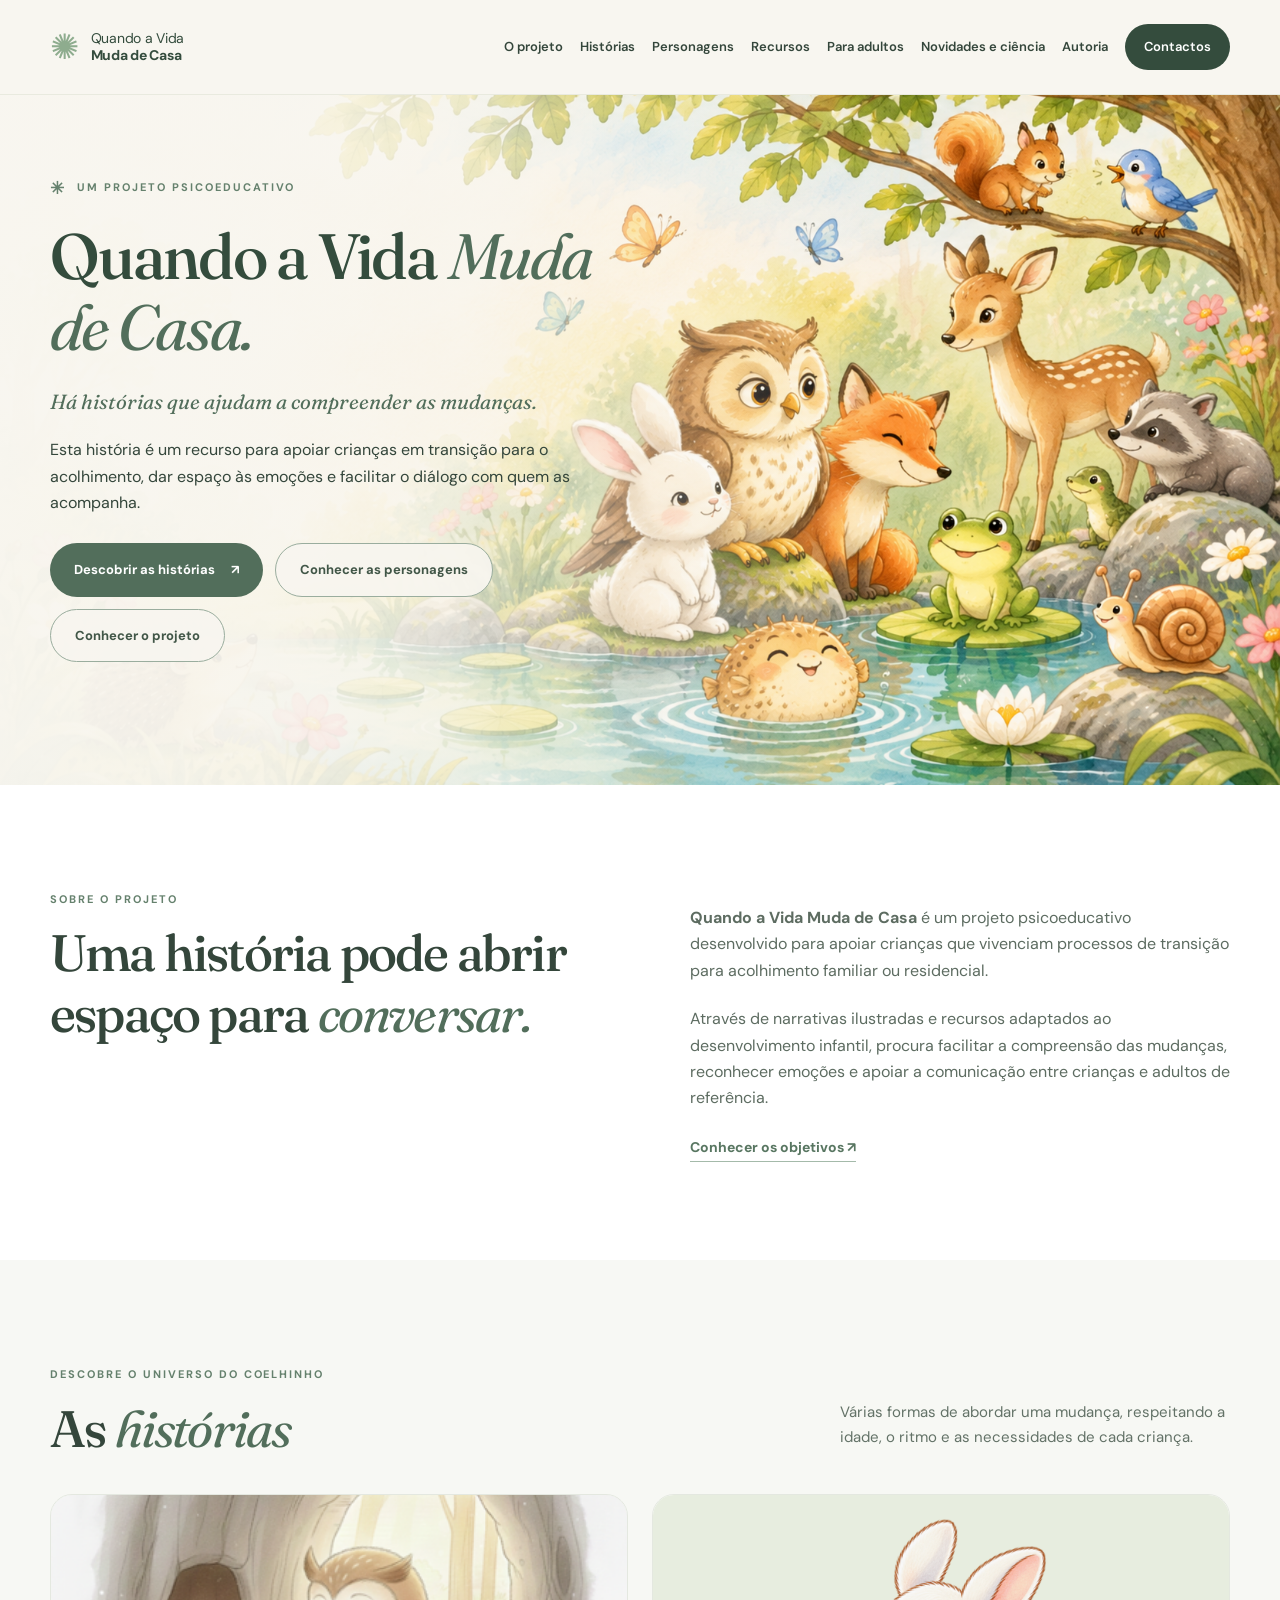
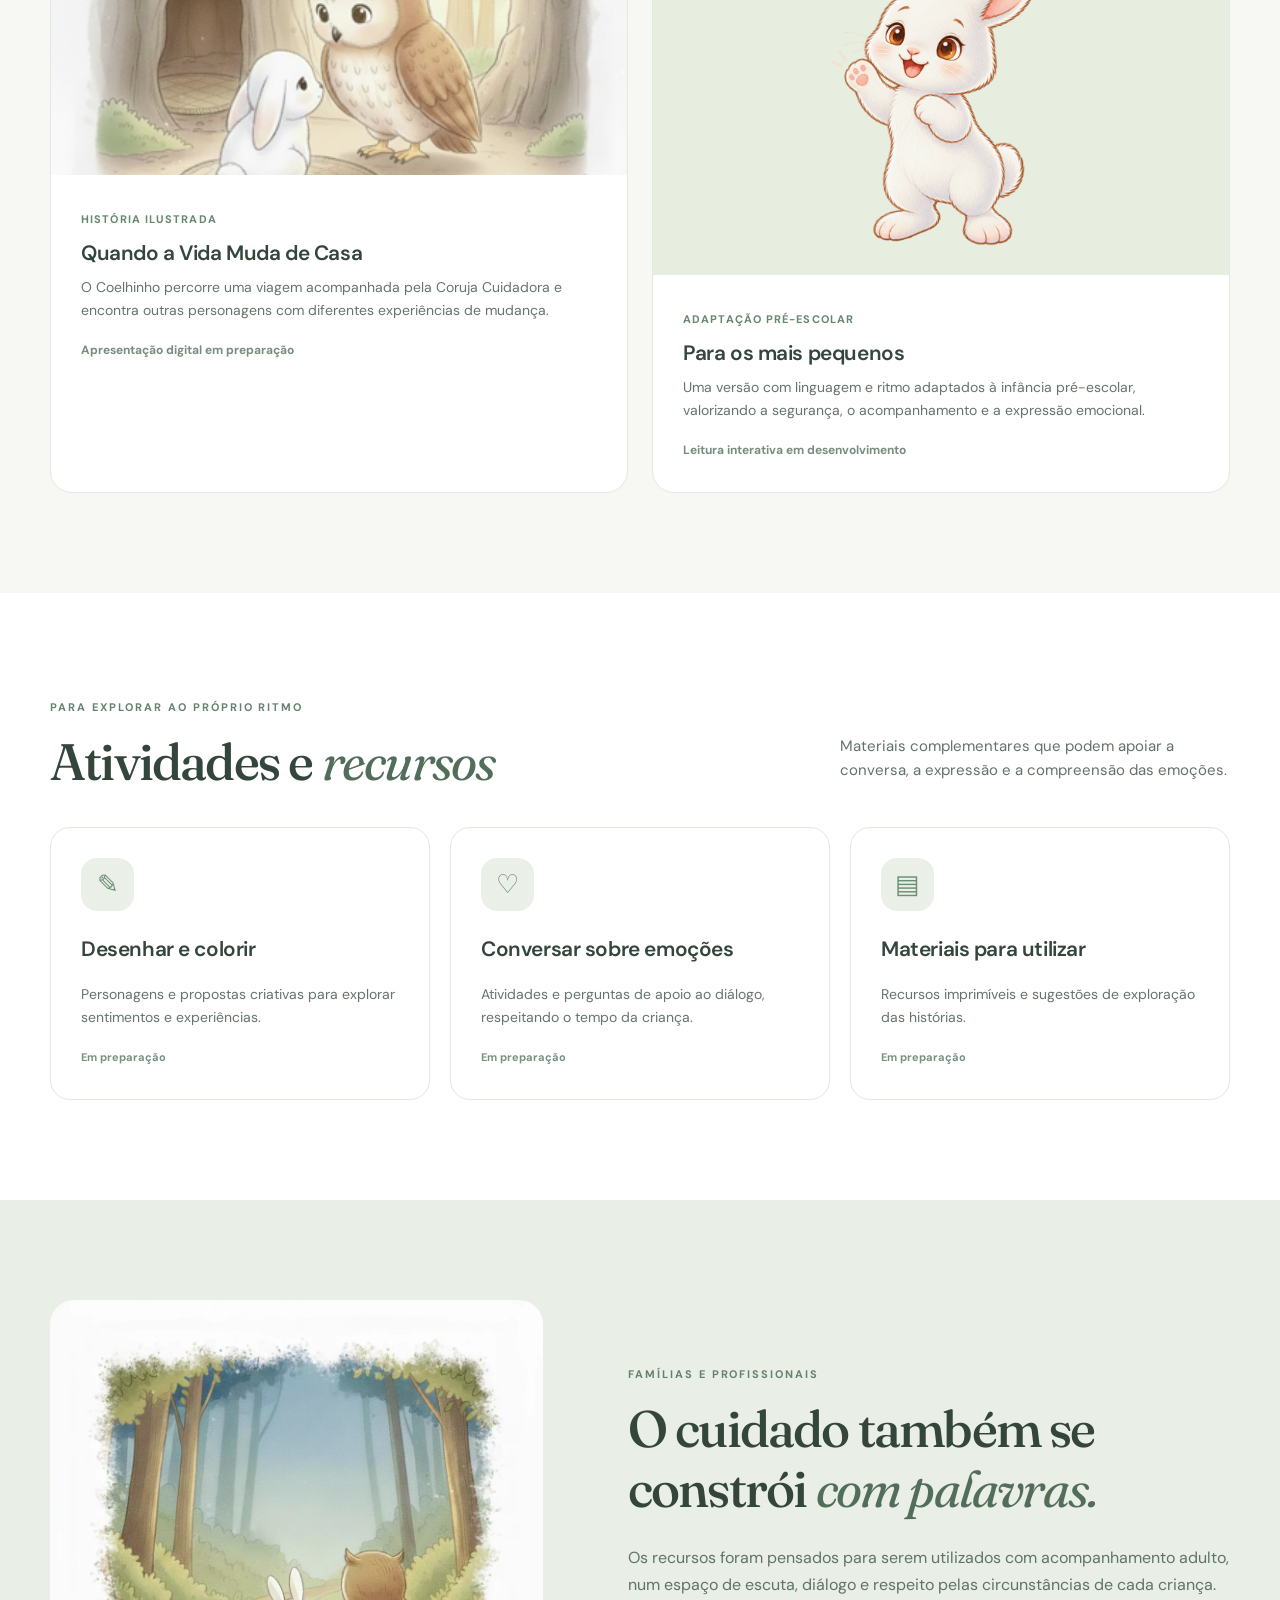
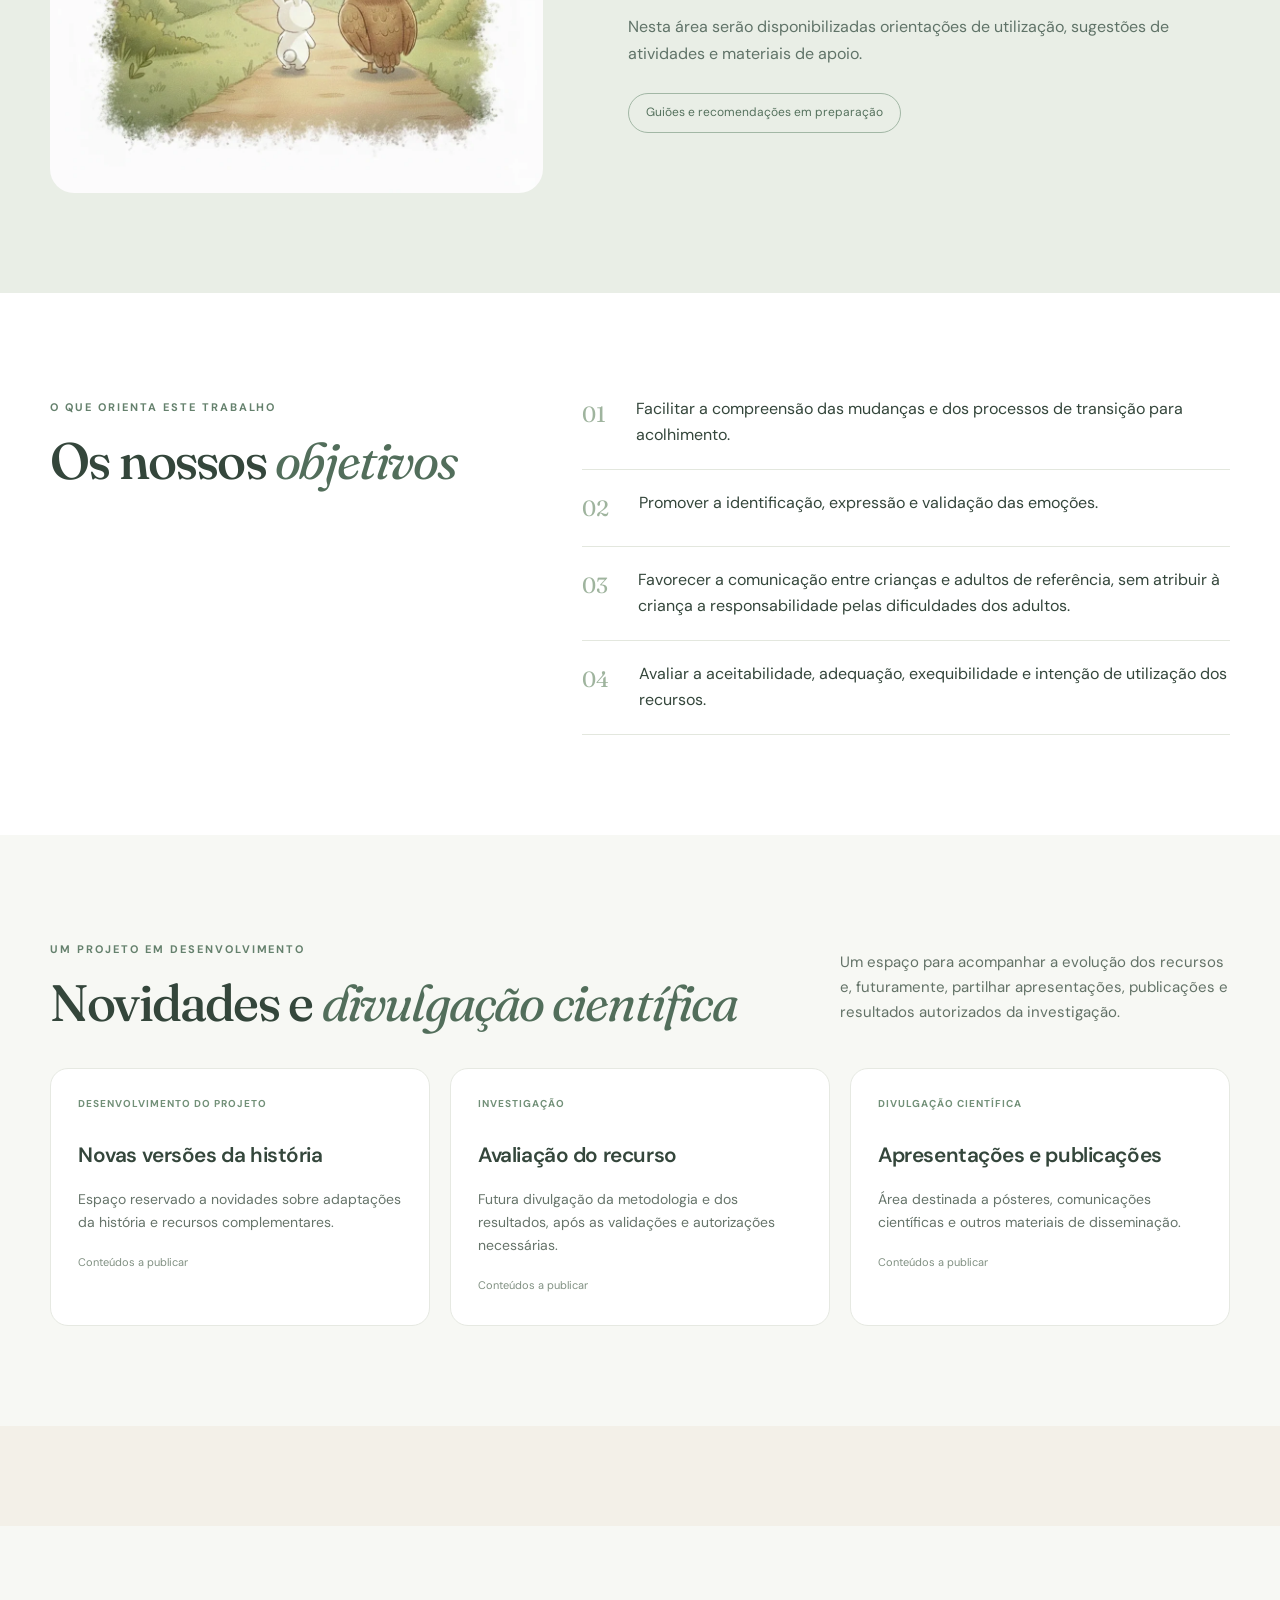
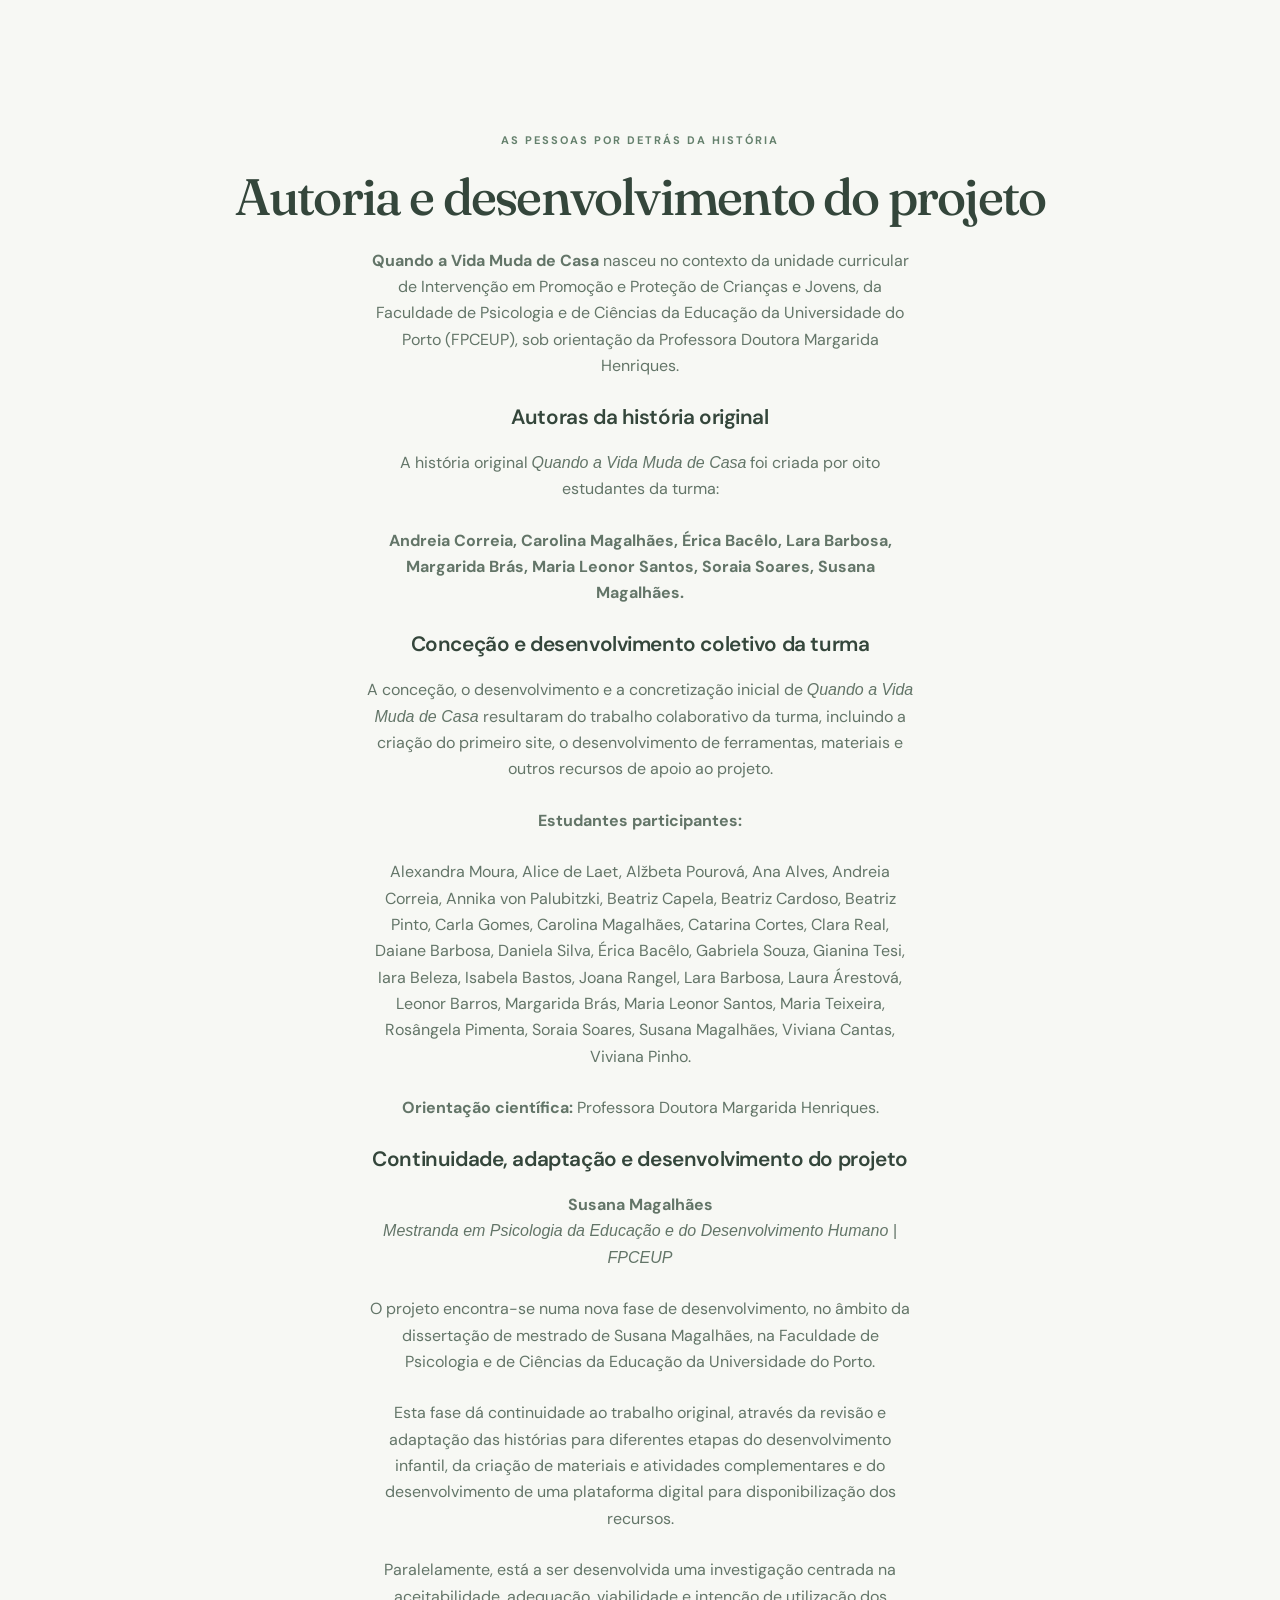
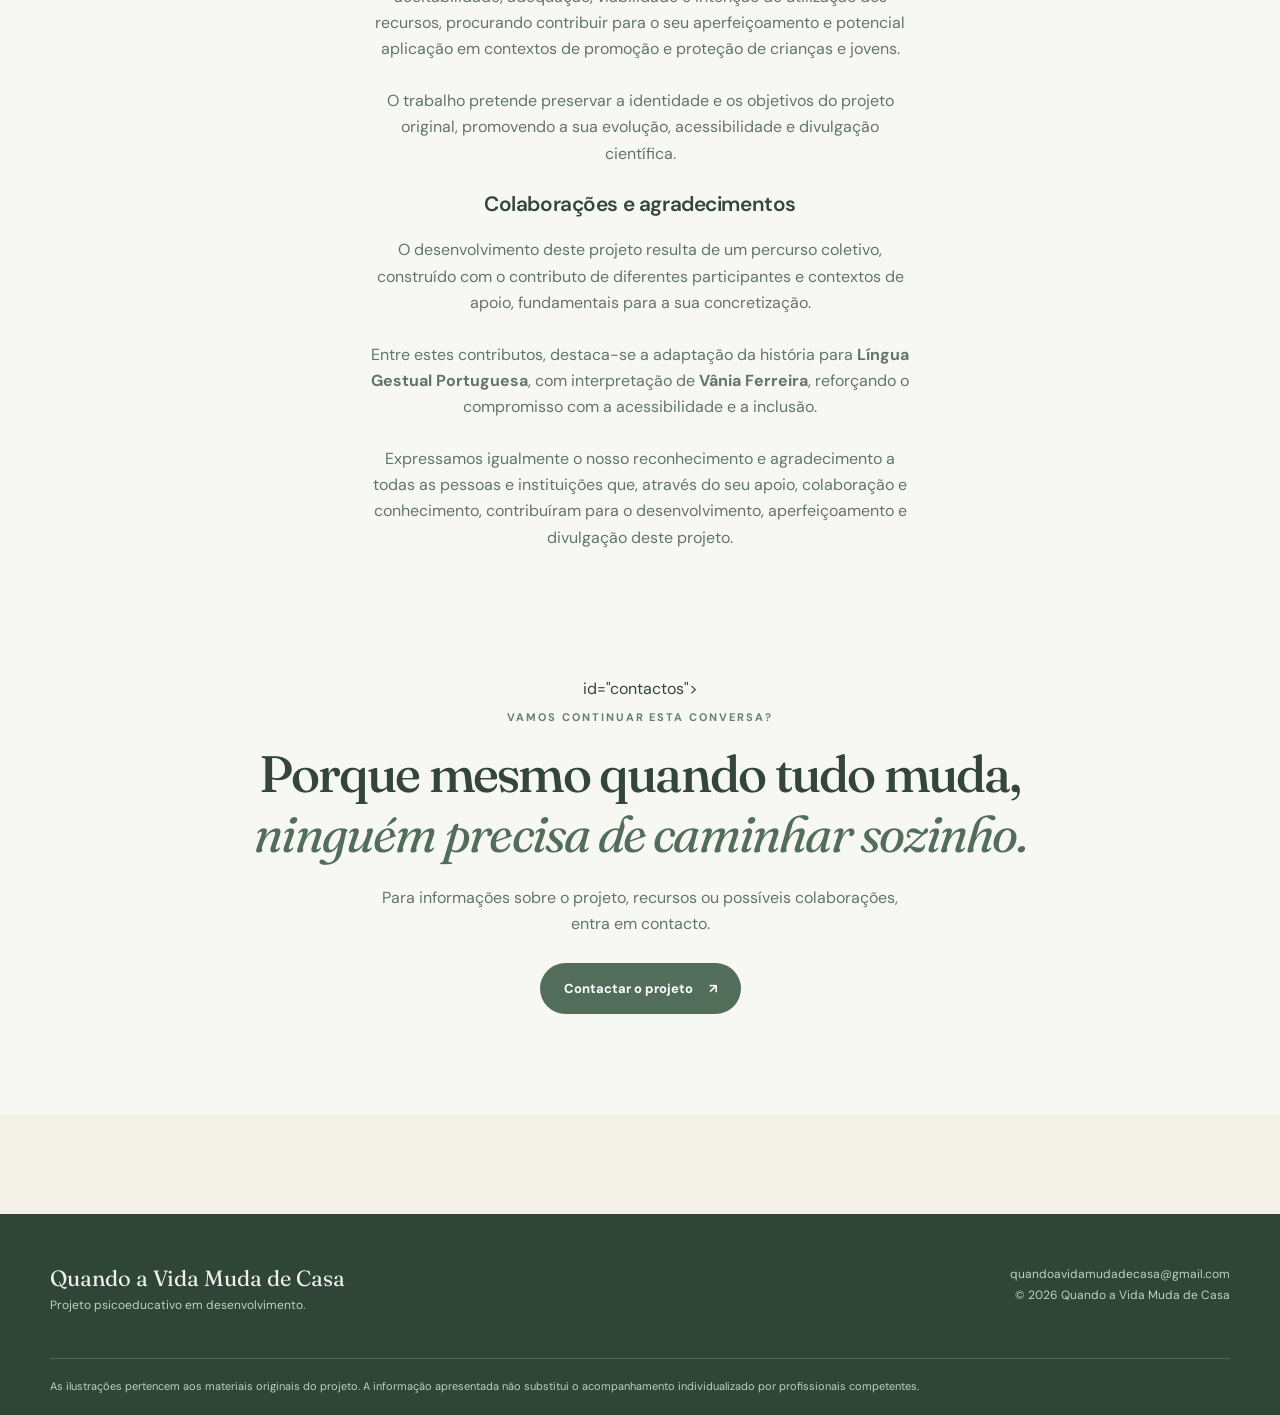
==== commit 72619e14: "Update index.html" ====
--- a/index.html
+++ b/index.html
@@ -58,6 +58,7 @@
   <section class="objectives section" id="objetivos"><div class="container objectives-grid"><div><span class="eyebrow">O que orienta este trabalho</span><h2>Os nossos <em>objetivos</em></h2></div><div class="objectives-list"><div><span>01</span><p>Facilitar a compreensão das mudanças e dos processos de transição para acolhimento.</p></div><div><span>02</span><p>Promover a identificação, expressão e validação das emoções.</p></div><div><span>03</span><p>Favorecer a comunicação entre crianças e adultos de referência, sem atribuir à criança a responsabilidade pelas dificuldades dos adultos.</p></div><div><span>04</span><p>Avaliar a aceitabilidade, adequação, exequibilidade e intenção de utilização dos recursos.</p></div></div></div></section>
   <section class="news section section-muted" id="novidades"><div class="container"><div class="section-head"><div><span class="eyebrow">Um projeto em desenvolvimento</span><h2>Novidades e <em>divulgação científica</em></h2></div><p>Um espaço para acompanhar a evolução dos recursos e, futuramente, partilhar apresentações, publicações e resultados autorizados da investigação.</p></div><div class="news-grid"><article class="news-card"><div class="news-type">Desenvolvimento do projeto</div><h3>Novas versões da história</h3><p>Espaço reservado a novidades sobre adaptações da história e recursos complementares.</p><span>Conteúdos a publicar</span></article><article class="news-card"><div class="news-type">Investigação</div><h3>Avaliação do recurso</h3><p>Futura divulgação da metodologia e dos resultados, após as validações e autorizações necessárias.</p><span>Conteúdos a publicar</span></article><article class="news-card"><div class="news-type">Divulgação científica</div><h3>Apresentações e publicações</h3><p>Área destinada a pósteres, comunicações científicas e outros materiais de disseminação.</p><span>Conteúdos a publicar</span></article></div></div></section>
   <section class="closing section"<!-- SECÇÃO AUTORIA: substituir apenas o bloco anterior com id="autoria" -->
+<section class="section section-muted" <!-- SECÇÃO AUTORIA: substituir apenas o bloco anterior com id="autoria" -->
 <section class="section section-muted" id="autoria" aria-labelledby="autoria-title">
   <div class="container">
     <span class="eyebrow">As pessoas por detrás da história</span>
@@ -66,10 +67,16 @@
 
     <div class="autoria-blocos">
       <article class="autoria-bloco">
-        <h3>Criação original da história</h3>
-        <p>O desenvolvimento inicial resultou de um trabalho coletivo de:</p>
-        <p>Andreia Correia · Carolina Magalhães · Érica Bacêlo · Lara Barbosa · Margarida Brás · Maria Leonor Santos · Soraia Soares · Susana Magalhães.</p>
-        <p><strong>Orientação:</strong> Professora Doutora Margarida Henriques.</p>
+        <h3>Autoras da história original</h3>
+        <p>A história original <em>Quando a Vida Muda de Casa</em> foi criada por oito estudantes da turma:</p>
+        <p><strong>Andreia Correia, Carolina Magalhães, Érica Bacêlo, Lara Barbosa, Margarida Brás, Maria Leonor Santos, Soraia Soares, Susana Magalhães.</strong></p>
+      </article>
+      <article class="autoria-bloco">
+        <h3>Conceção e desenvolvimento coletivo da turma</h3>
+        <p>A conceção, o desenvolvimento e a concretização inicial de <em>Quando a Vida Muda de Casa</em> resultaram do trabalho colaborativo da turma, incluindo a criação do primeiro site, o desenvolvimento de ferramentas, materiais e outros recursos de apoio ao projeto.</p>
+        <p><strong>Estudantes participantes:</strong></p>
+        <p>Alexandra Moura, Alice de Laet, Alžbeta Pourová, Ana Alves, Andreia Correia, Annika von Palubitzki, Beatriz Capela, Beatriz Cardoso, Beatriz Pinto, Carla Gomes, Carolina Magalhães, Catarina Cortes, Clara Real, Daiane Barbosa, Daniela Silva, Érica Bacêlo, Gabriela Souza, Gianina Tesi, Iara Beleza, Isabela Bastos, Joana Rangel, Lara Barbosa, Laura Árestová, Leonor Barros, Margarida Brás, Maria Leonor Santos, Maria Teixeira, Rosângela Pimenta, Soraia Soares, Susana Magalhães, Viviana Cantas, Viviana Pinho.</p>
+        <p><strong>Orientação científica:</strong> Professora Doutora Margarida Henriques.</p>
       </article>
 
       <article class="autoria-bloco">
@@ -83,7 +90,9 @@
 
       <article class="autoria-bloco">
         <h3>Colaborações e agradecimentos</h3>
-        <p>A adaptação da história para Língua Gestual Portuguesa conta com o contributo referido nos materiais originais do projeto, incluindo a interpretação de Vânia Ferreira. Os créditos institucionais e técnicos serão apresentados com a formulação definitiva após confirmação.</p>
+        <p>O desenvolvimento deste projeto resulta de um percurso coletivo, construído com o contributo de diferentes participantes e contextos de apoio, fundamentais para a sua concretização.</p>
+        <p>Entre estes contributos, destaca-se a adaptação da história para <strong>Língua Gestual Portuguesa</strong>, com interpretação de <strong>Vânia Ferreira</strong>, reforçando o compromisso com a acessibilidade e a inclusão.</p>
+        <p>Expressamos igualmente o nosso reconhecimento e agradecimento a todas as pessoas e instituições que, através do seu apoio, colaboração e conhecimento, contribuíram para o desenvolvimento, aperfeiçoamento e divulgação deste projeto.</p>
       </article>
     </div>
   </div>
--- a/style.css
+++ b/style.css
@@ -66,3 +66,34 @@
   .hero.hero-lago .hero-description { font-size: 15px; }
   .hero.hero-lago .actions { gap: 9px; }
 }
+<!-- SECÇÃO AUTORIA: substituir apenas o bloco anterior com id="autoria" -->
+<section class="section section-muted" id="autoria" aria-labelledby="autoria-title">
+  <div class="container">
+    <span class="eyebrow">As pessoas por detrás da história</span>
+    <h2 id="autoria-title">Autoria e desenvolvimento do projeto</h2>
+    <p><strong>Quando a Vida Muda de Casa</strong> nasceu no contexto da unidade curricular de Intervenção em Promoção e Proteção de Crianças e Jovens, da Faculdade de Psicologia e de Ciências da Educação da Universidade do Porto (FPCEUP), sob orientação da Professora Doutora Margarida Henriques.</p>
+
+    <div class="autoria-blocos">
+      <article class="autoria-bloco">
+        <h3>Criação original da história</h3>
+        <p>O desenvolvimento inicial resultou de um trabalho coletivo de:</p>
+        <p>Andreia Correia · Carolina Magalhães · Érica Bacêlo · Lara Barbosa · Margarida Brás · Maria Leonor Santos · Soraia Soares · Susana Magalhães.</p>
+        <p><strong>Orientação:</strong> Professora Doutora Margarida Henriques.</p>
+      </article>
+
+      <article class="autoria-bloco">
+        <h3>Continuidade, adaptação e desenvolvimento do projeto</h3>
+        <p><strong>Susana Magalhães</strong><br><em>Mestranda em Psicologia da Educação e do Desenvolvimento Humano | FPCEUP</em></p>
+        <p>O projeto encontra-se numa nova fase de desenvolvimento, no âmbito da dissertação de mestrado de Susana Magalhães, na Faculdade de Psicologia e de Ciências da Educação da Universidade do Porto.</p>
+        <p>Esta fase dá continuidade ao trabalho original, através da revisão e adaptação das histórias para diferentes etapas do desenvolvimento infantil, da criação de materiais e atividades complementares e do desenvolvimento de uma plataforma digital para disponibilização dos recursos.</p>
+        <p>Paralelamente, está a ser desenvolvida uma investigação centrada na aceitabilidade, adequação, viabilidade e intenção de utilização dos recursos, procurando contribuir para o seu aperfeiçoamento e potencial aplicação em contextos de promoção e proteção de crianças e jovens.</p>
+        <p>O trabalho pretende preservar a identidade e os objetivos do projeto original, promovendo a sua evolução, acessibilidade e divulgação científica.</p>
+      </article>
+
+      <article class="autoria-bloco">
+        <h3>Colaborações e agradecimentos</h3>
+        <p>A adaptação da história para Língua Gestual Portuguesa conta com o contributo referido nos materiais originais do projeto, incluindo a interpretação de Vânia Ferreira. Os créditos institucionais e técnicos serão apresentados com a formulação definitiva após confirmação.</p>
+      </article>
+    </div>
+  </div>
+</section>
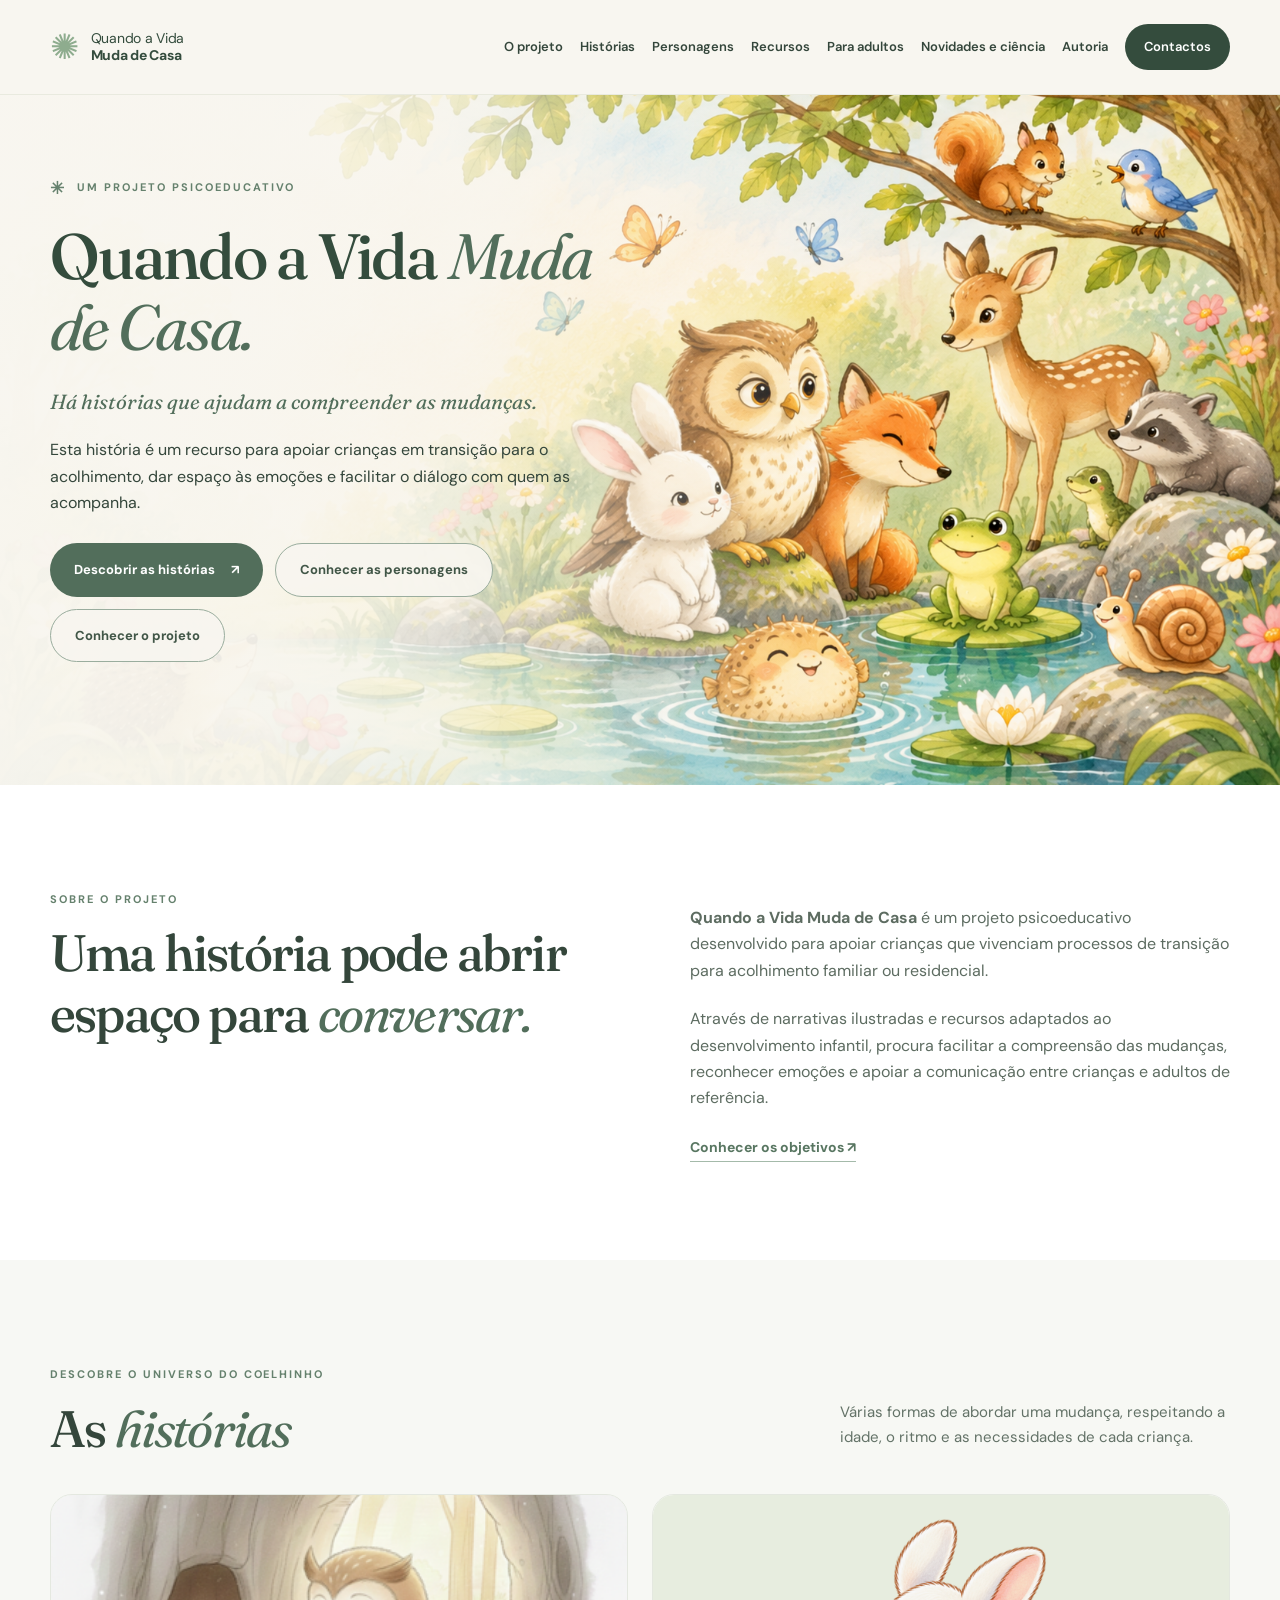
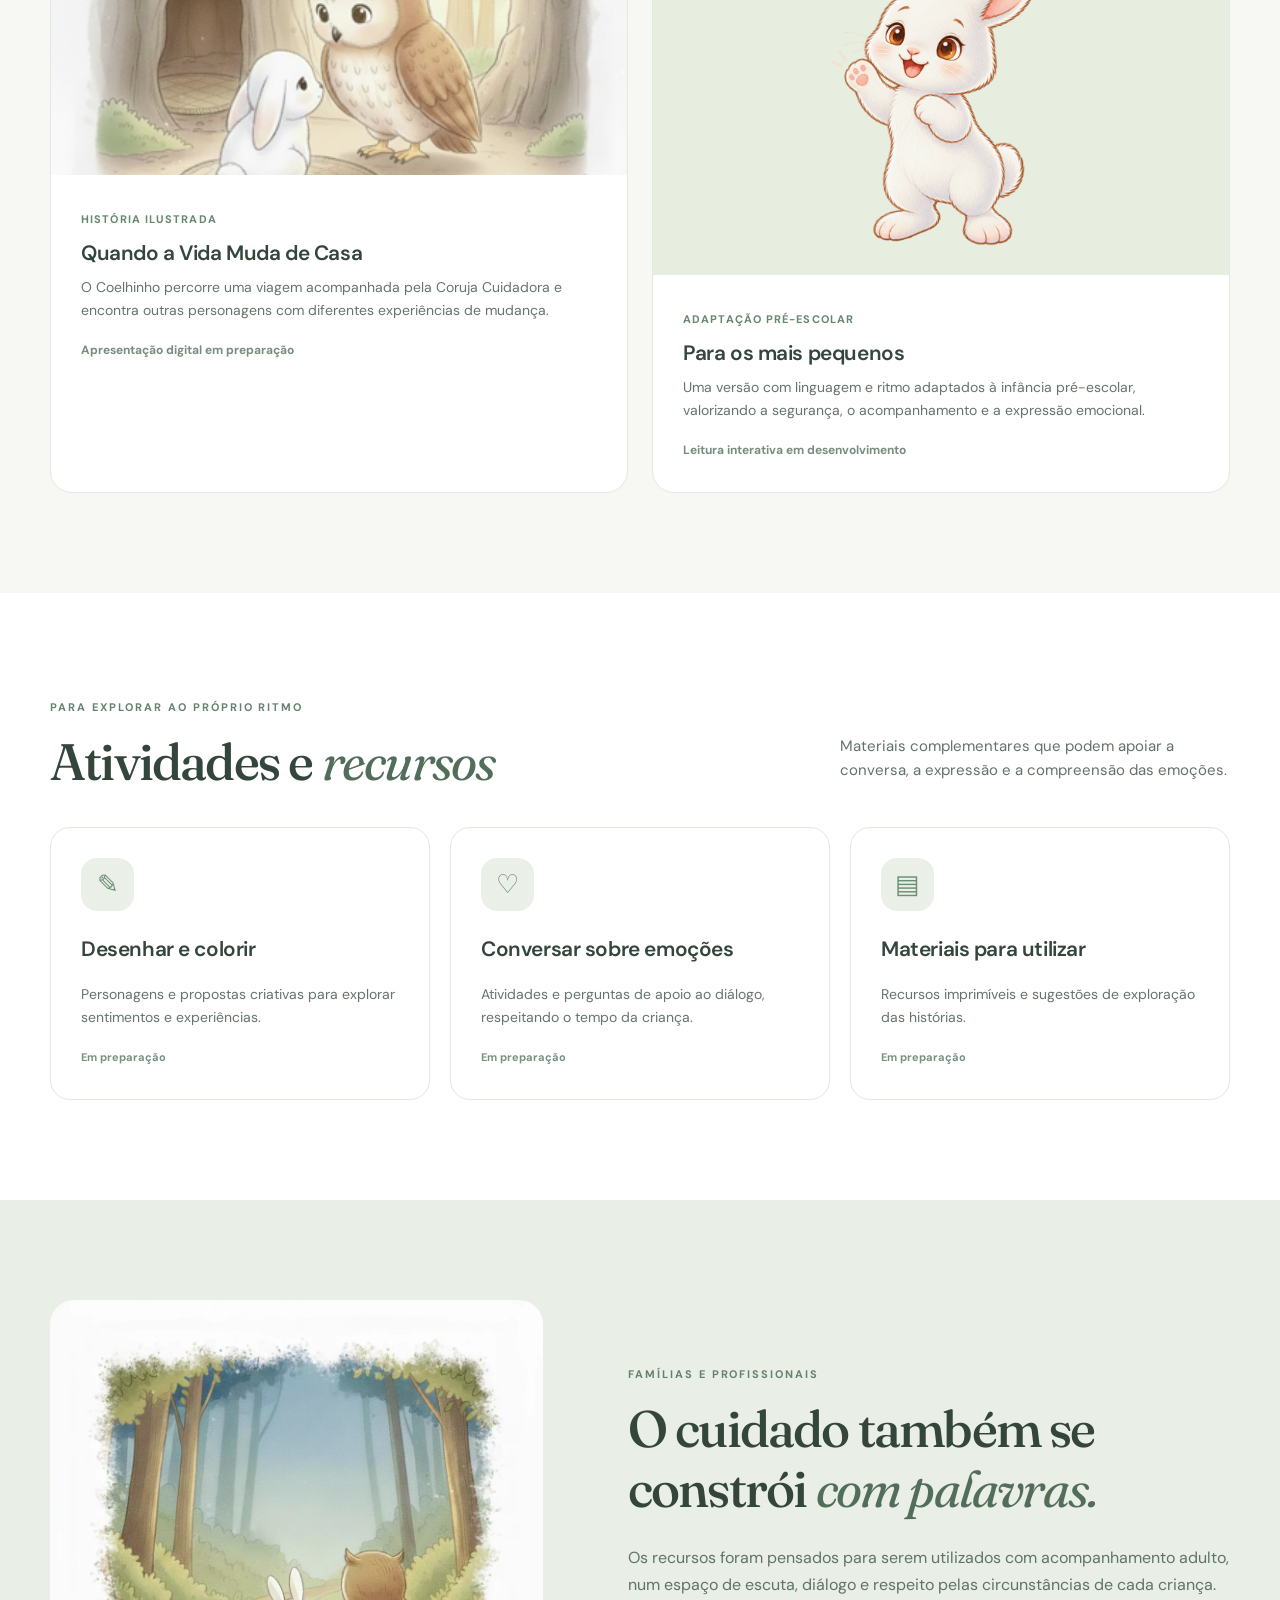
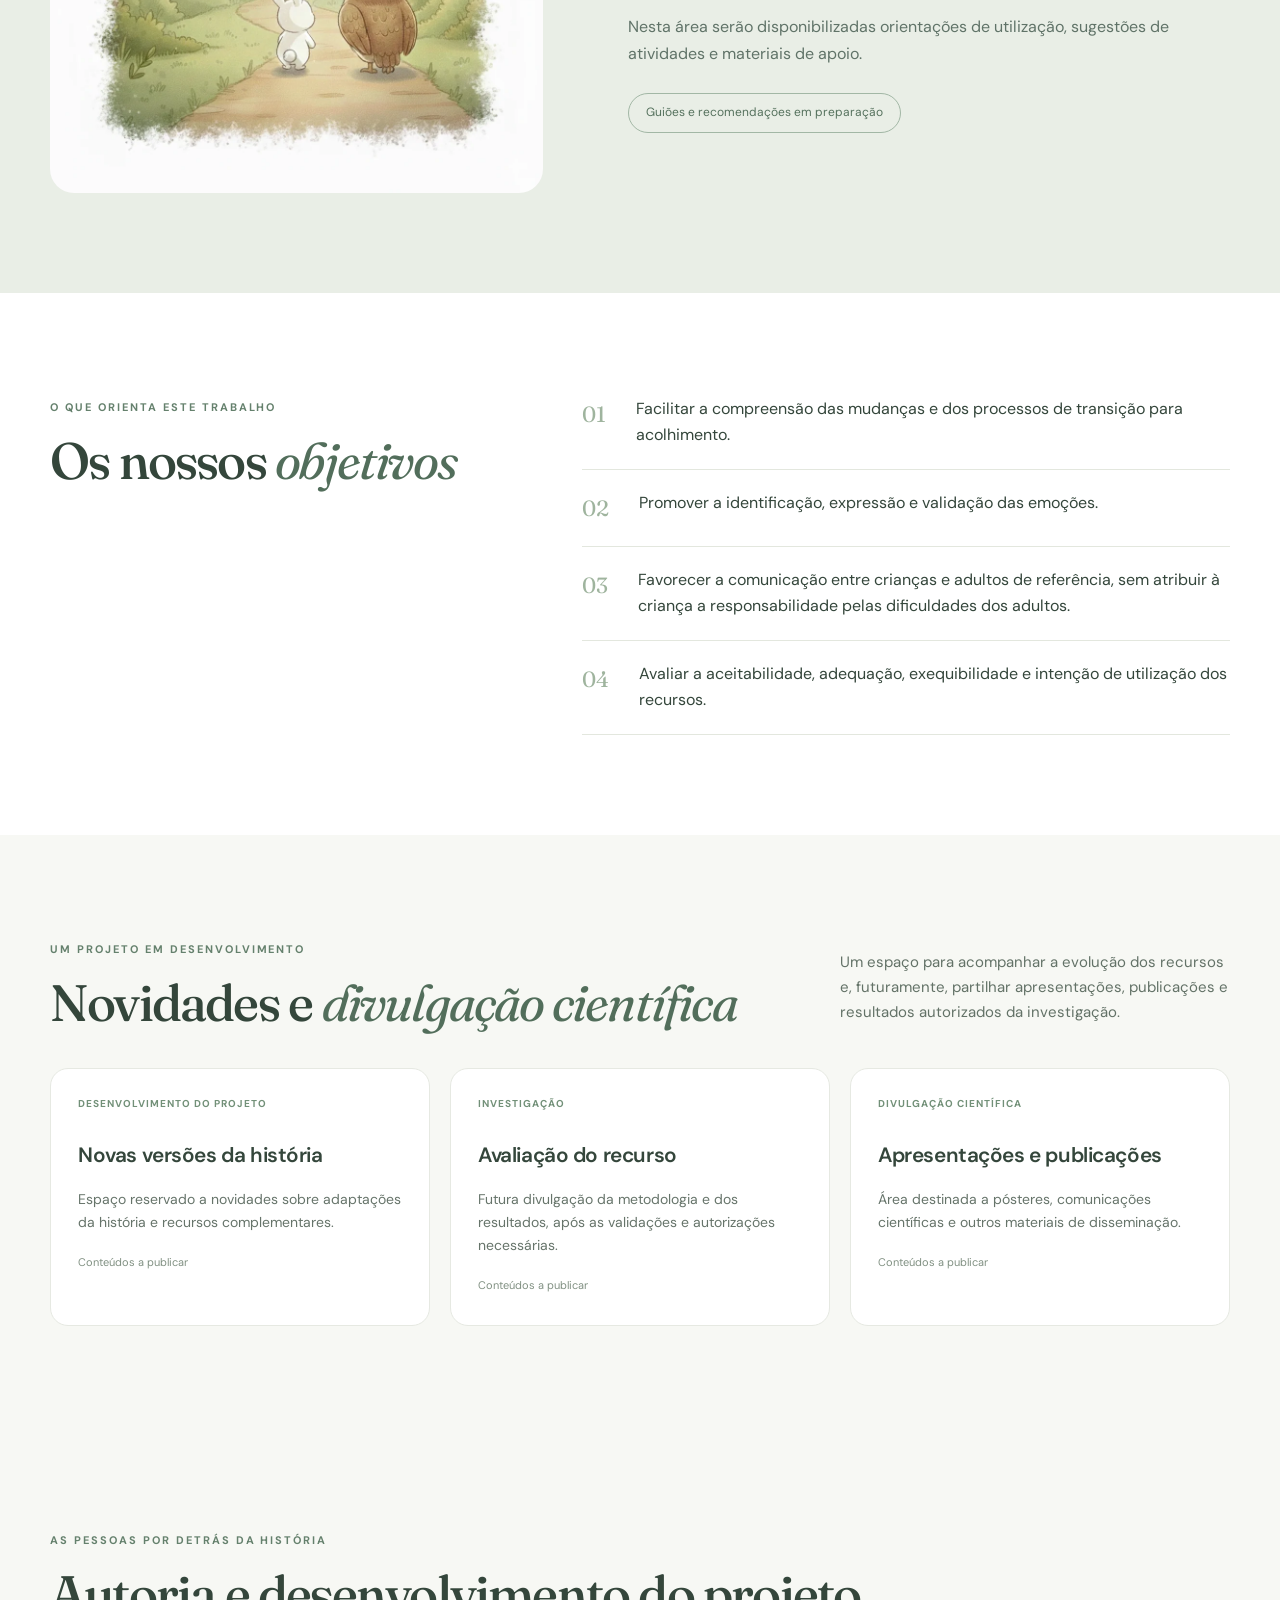
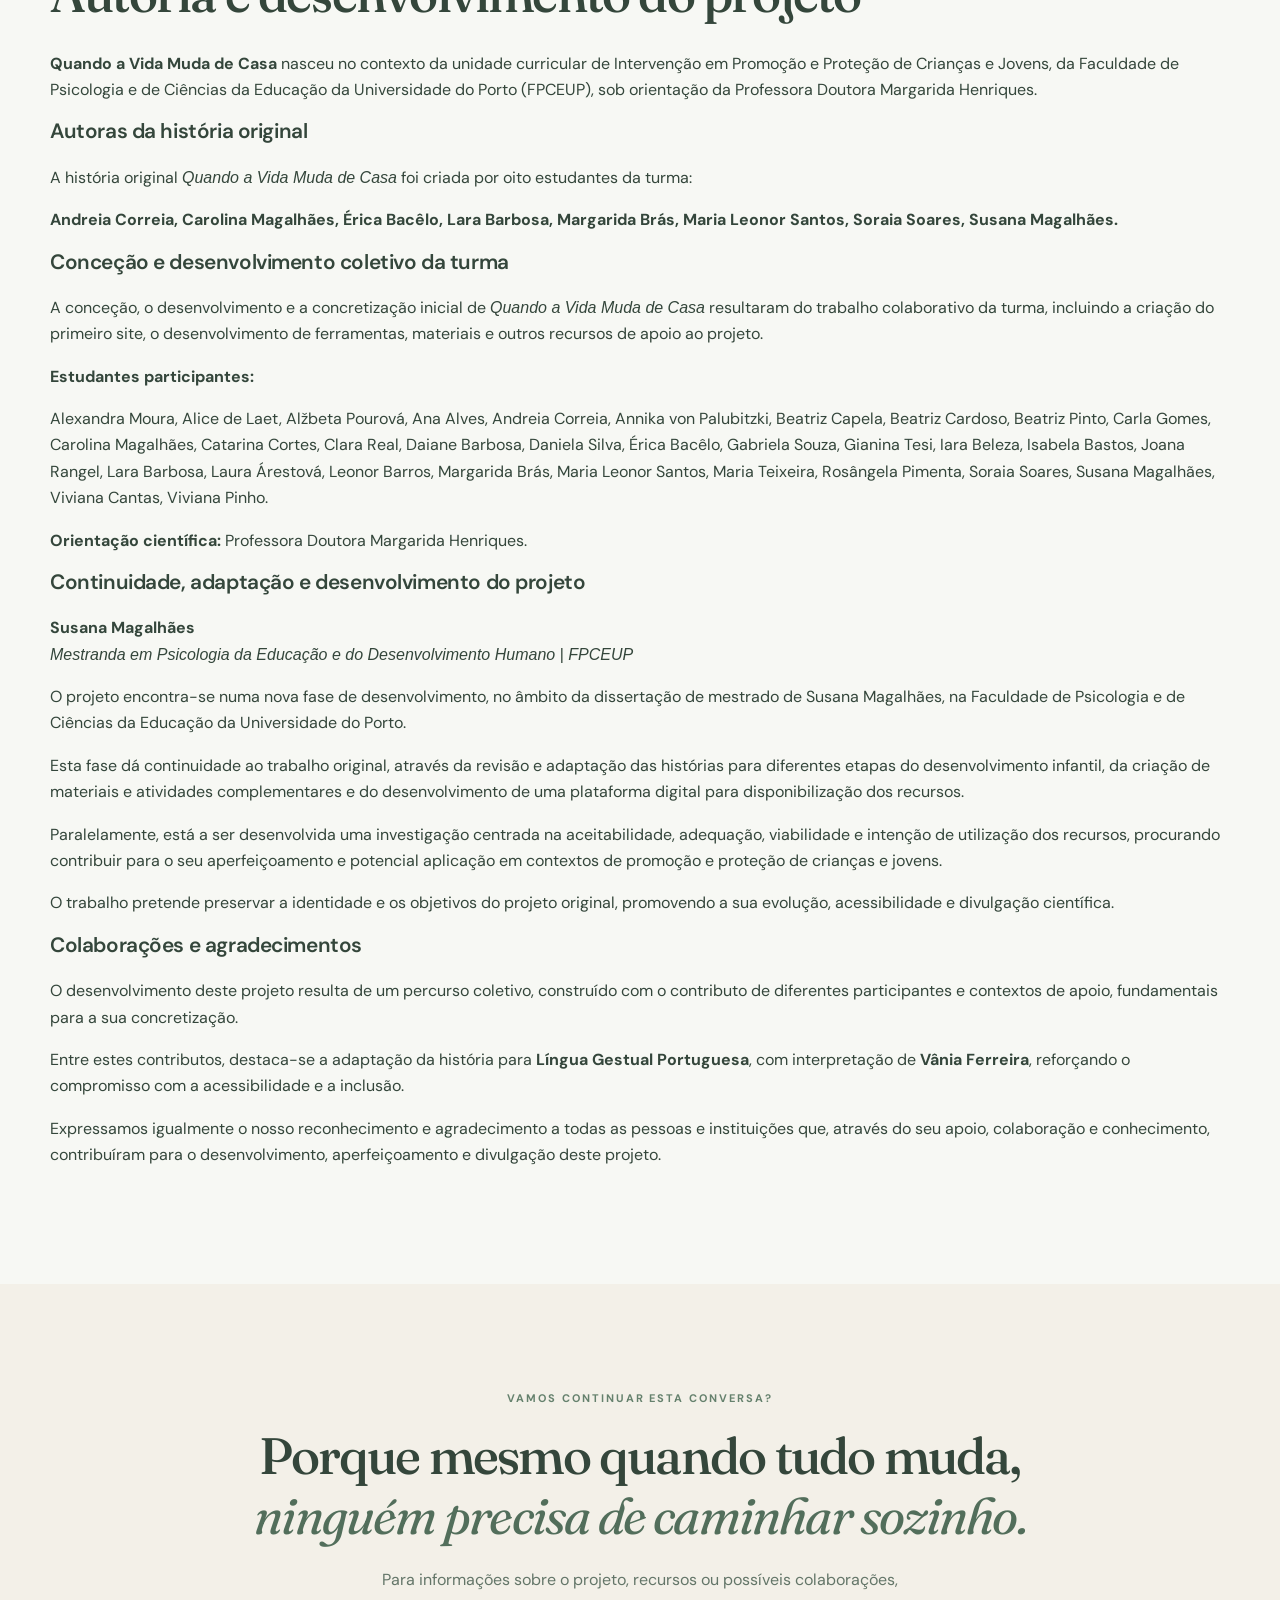
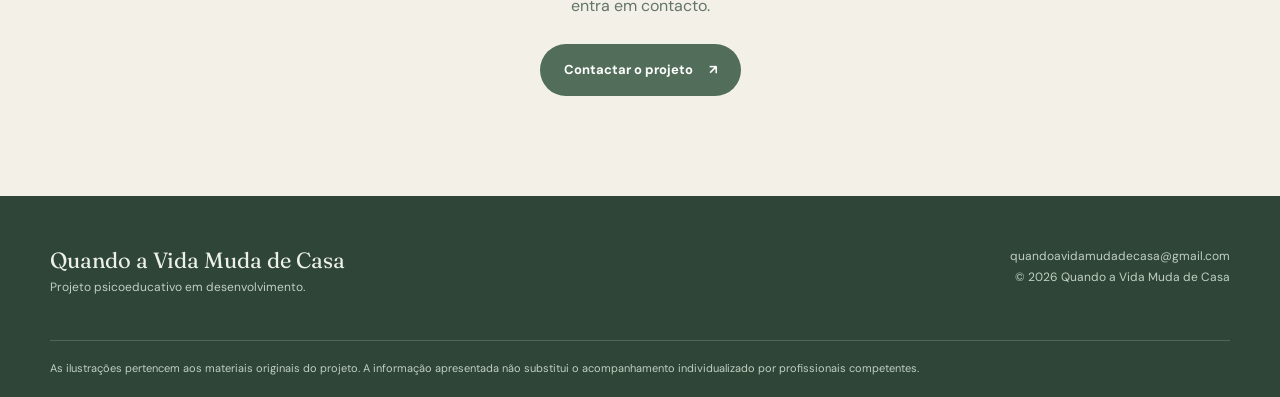
==== commit 28015abd: "Refactor index.html to include authorship section Updated the structure of the index.html file by ad" ====
--- a/index.html
+++ b/index.html
@@ -57,8 +57,7 @@
   <section class="adult-band section" id="adultos"><div class="container adult-grid"><div class="adult-img"><img src="caminho.webp" alt="O pequeno Coelhinho e a Coruja seguem juntos por um caminho na floresta" loading="lazy"></div><div class="adult-copy"><span class="eyebrow">Famílias e profissionais</span><h2>O cuidado também se constrói <em>com palavras.</em></h2><p>Os recursos foram pensados para serem utilizados com acompanhamento adulto, num espaço de escuta, diálogo e respeito pelas circunstâncias de cada criança.</p><p>Nesta área serão disponibilizadas orientações de utilização, sugestões de atividades e materiais de apoio.</p><span class="soft-pill">Guiões e recomendações em preparação</span></div></div></section>
   <section class="objectives section" id="objetivos"><div class="container objectives-grid"><div><span class="eyebrow">O que orienta este trabalho</span><h2>Os nossos <em>objetivos</em></h2></div><div class="objectives-list"><div><span>01</span><p>Facilitar a compreensão das mudanças e dos processos de transição para acolhimento.</p></div><div><span>02</span><p>Promover a identificação, expressão e validação das emoções.</p></div><div><span>03</span><p>Favorecer a comunicação entre crianças e adultos de referência, sem atribuir à criança a responsabilidade pelas dificuldades dos adultos.</p></div><div><span>04</span><p>Avaliar a aceitabilidade, adequação, exequibilidade e intenção de utilização dos recursos.</p></div></div></div></section>
   <section class="news section section-muted" id="novidades"><div class="container"><div class="section-head"><div><span class="eyebrow">Um projeto em desenvolvimento</span><h2>Novidades e <em>divulgação científica</em></h2></div><p>Um espaço para acompanhar a evolução dos recursos e, futuramente, partilhar apresentações, publicações e resultados autorizados da investigação.</p></div><div class="news-grid"><article class="news-card"><div class="news-type">Desenvolvimento do projeto</div><h3>Novas versões da história</h3><p>Espaço reservado a novidades sobre adaptações da história e recursos complementares.</p><span>Conteúdos a publicar</span></article><article class="news-card"><div class="news-type">Investigação</div><h3>Avaliação do recurso</h3><p>Futura divulgação da metodologia e dos resultados, após as validações e autorizações necessárias.</p><span>Conteúdos a publicar</span></article><article class="news-card"><div class="news-type">Divulgação científica</div><h3>Apresentações e publicações</h3><p>Área destinada a pósteres, comunicações científicas e outros materiais de disseminação.</p><span>Conteúdos a publicar</span></article></div></div></section>
-  <section class="closing section"<!-- SECÇÃO AUTORIA: substituir apenas o bloco anterior com id="autoria" -->
-<section class="section section-muted" <!-- SECÇÃO AUTORIA: substituir apenas o bloco anterior com id="autoria" -->
+ 
 <section class="section section-muted" id="autoria" aria-labelledby="autoria-title">
   <div class="container">
     <span class="eyebrow">As pessoas por detrás da história</span>
@@ -96,7 +95,7 @@
       </article>
     </div>
   </div>
-</section> id="contactos"><div class="container closing-inner"><span class="eyebrow">Vamos continuar esta conversa?</span><h2>Porque mesmo quando tudo muda, <em>ninguém precisa de caminhar sozinho.</em></h2><p>Para informações sobre o projeto, recursos ou possíveis colaborações, entra em contacto.</p><a href="mailto:quandoavidamudadecasa@gmail.com?subject=Contacto%20-%20Quando%20a%20Vida%20Muda%20de%20Casa" class="btn btn-primary">Contactar o projeto <span aria-hidden="true">↗</span></a></div></section>
+</section><section class="closing section" id="contactos"><div class="container closing-inner"><span class="eyebrow">Vamos continuar esta conversa?</span><h2>Porque mesmo quando tudo muda, <em>ninguém precisa de caminhar sozinho.</em></h2><p>Para informações sobre o projeto, recursos ou possíveis colaborações, entra em contacto.</p><a href="mailto:quandoavidamudadecasa@gmail.com?subject=Contacto%20-%20Quando%20a%20Vida%20Muda%20de%20Casa" class="btn btn-primary">Contactar o projeto <span aria-hidden="true">↗</span></a></div></section>
 </main>
 <footer class="site-footer"><div class="container footer-inner"><div><span class="footer-name">Quando a Vida Muda de Casa</span><p>Projeto psicoeducativo em desenvolvimento.</p></div><div><a href="mailto:quandoavidamudadecasa@gmail.com">quandoavidamudadecasa@gmail.com</a><p>© <span id="year">2026</span> Quando a Vida Muda de Casa</p></div></div><p class="container credits">As ilustrações pertencem aos materiais originais do projeto. A informação apresentada não substitui o acompanhamento individualizado por profissionais competentes.</p></footer>
 </body>
